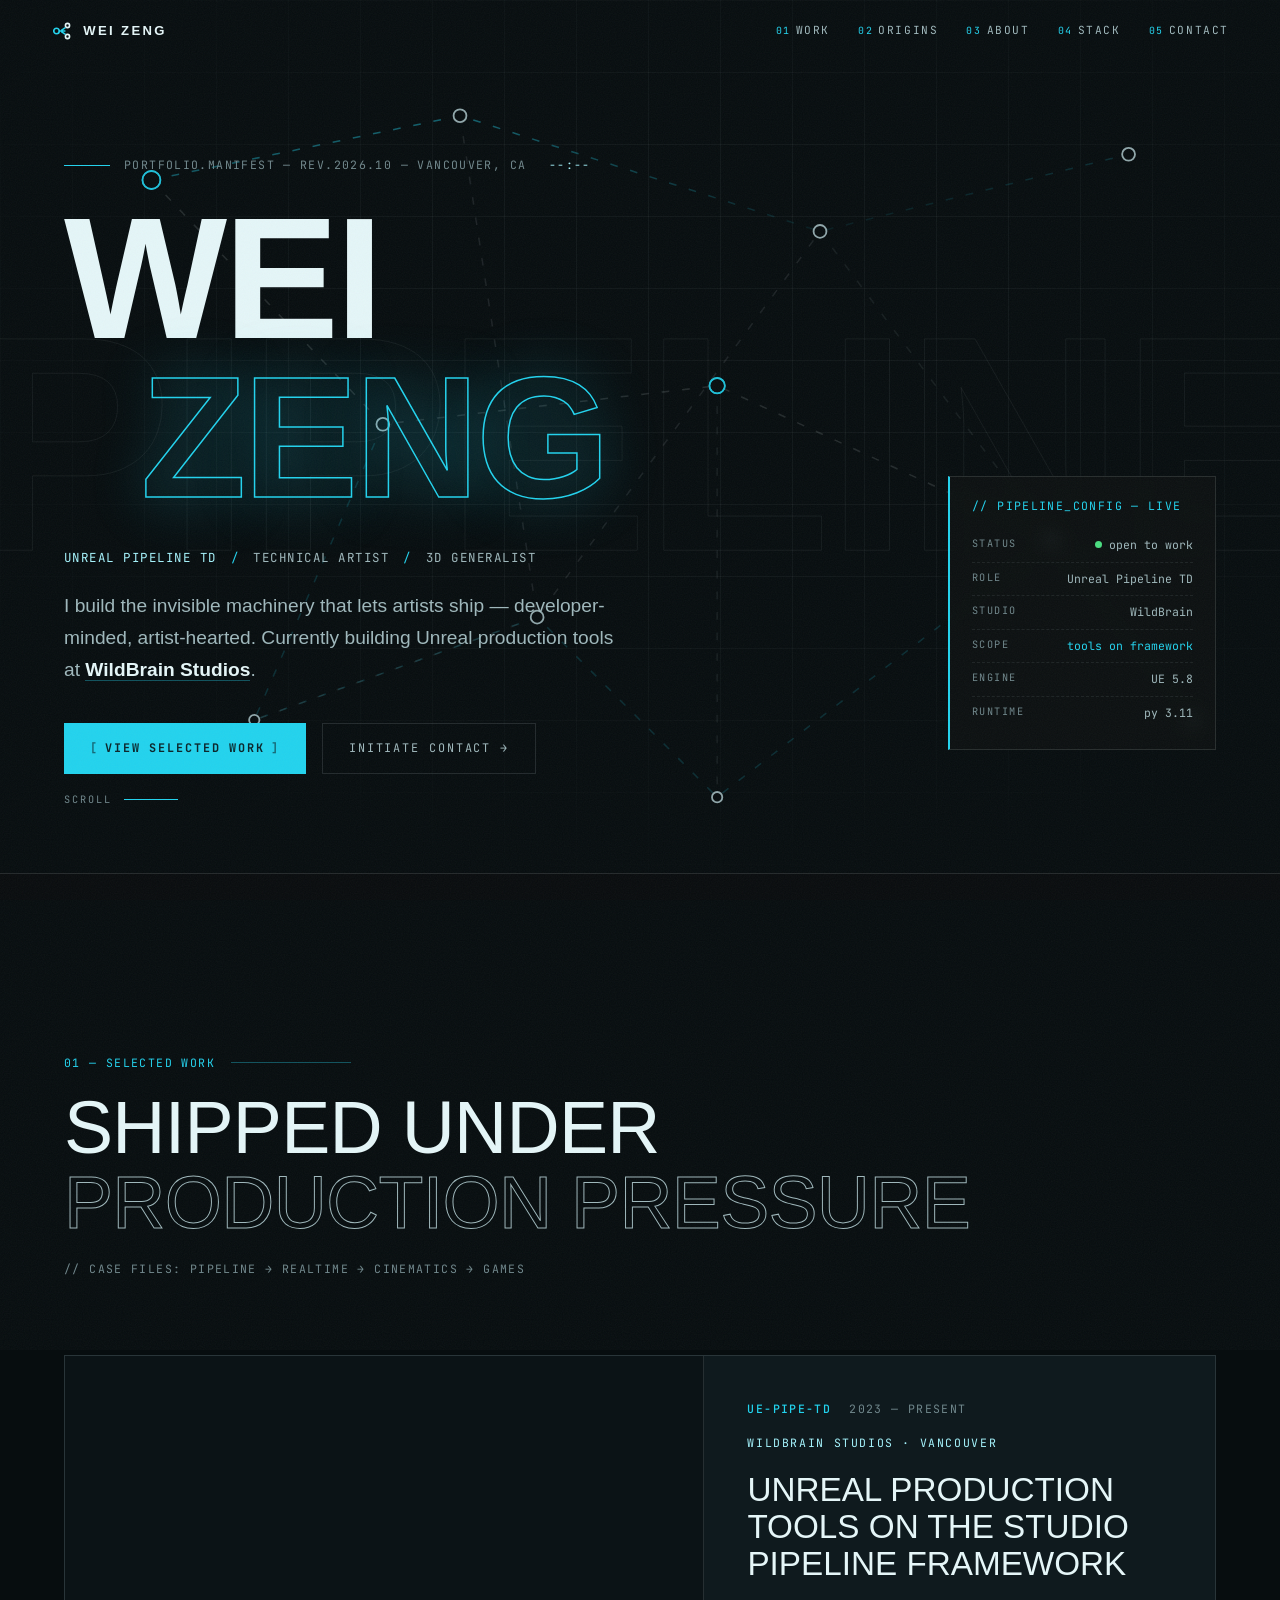
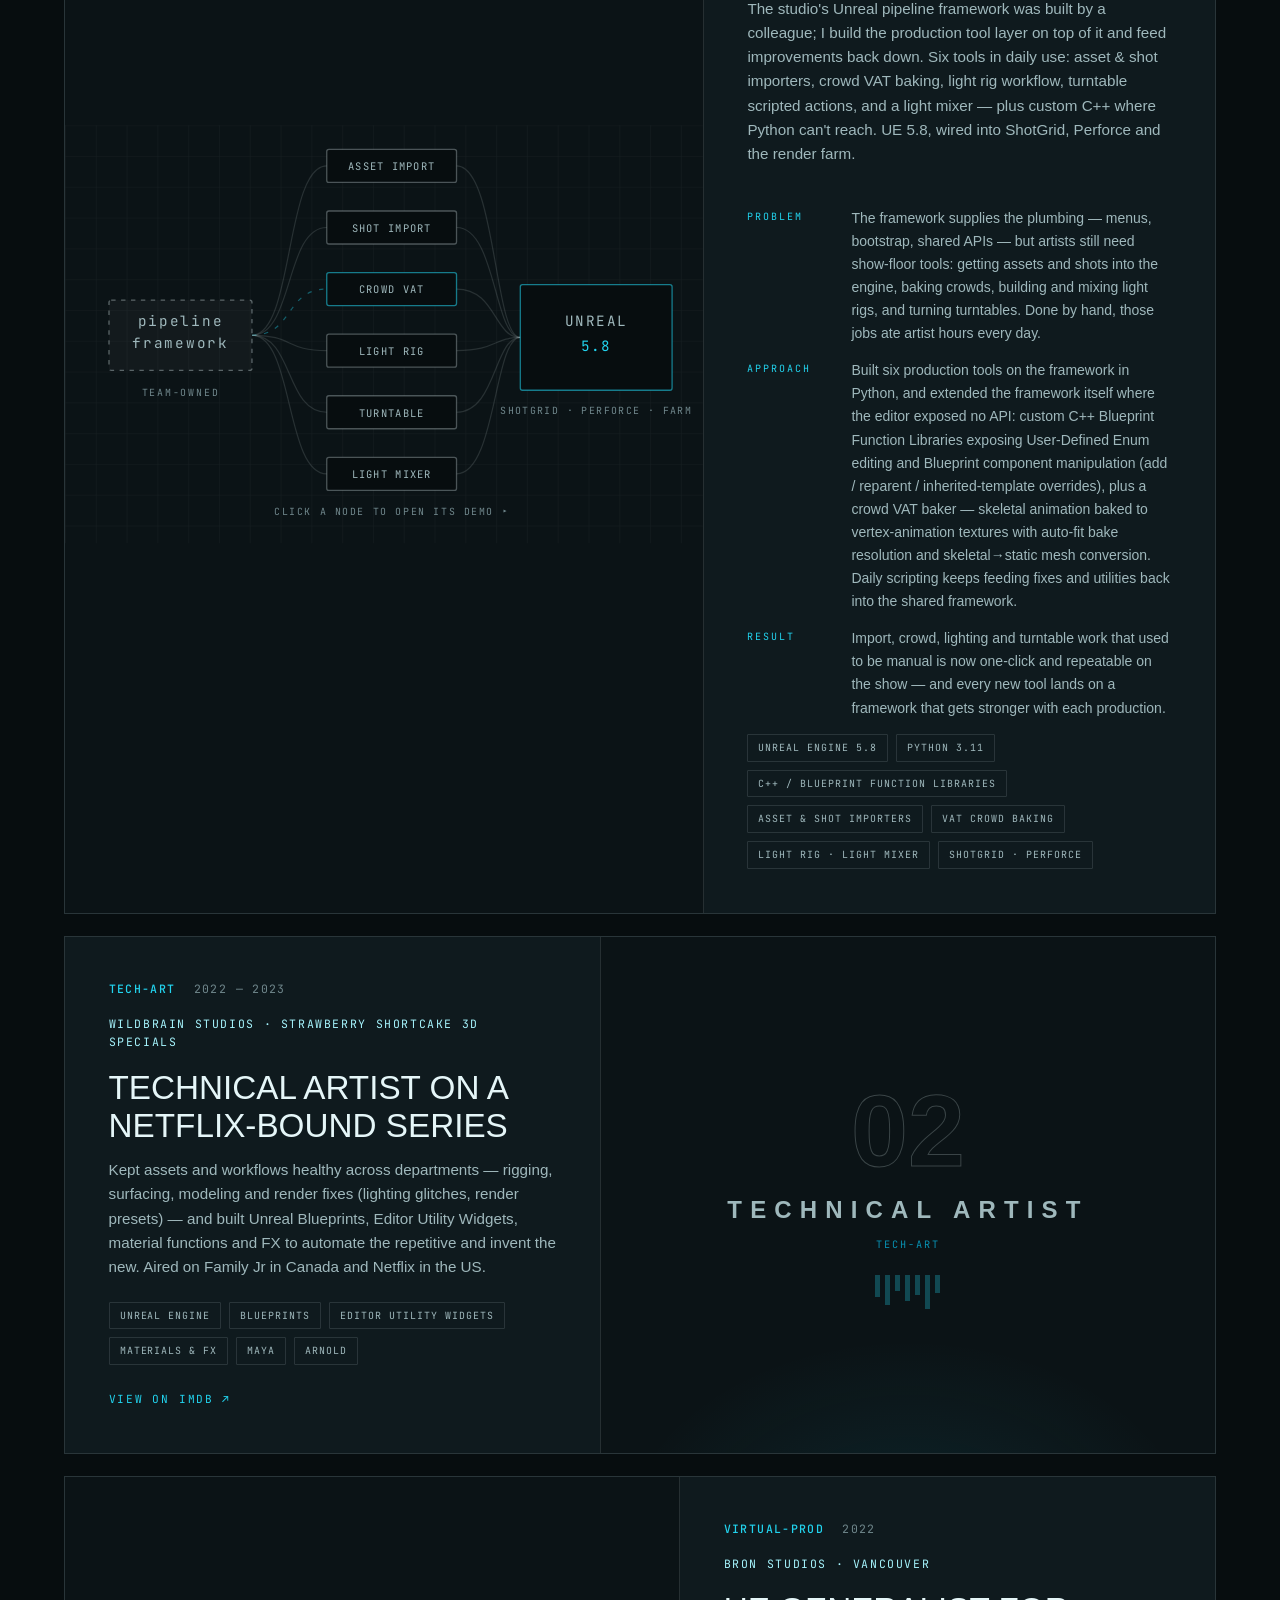
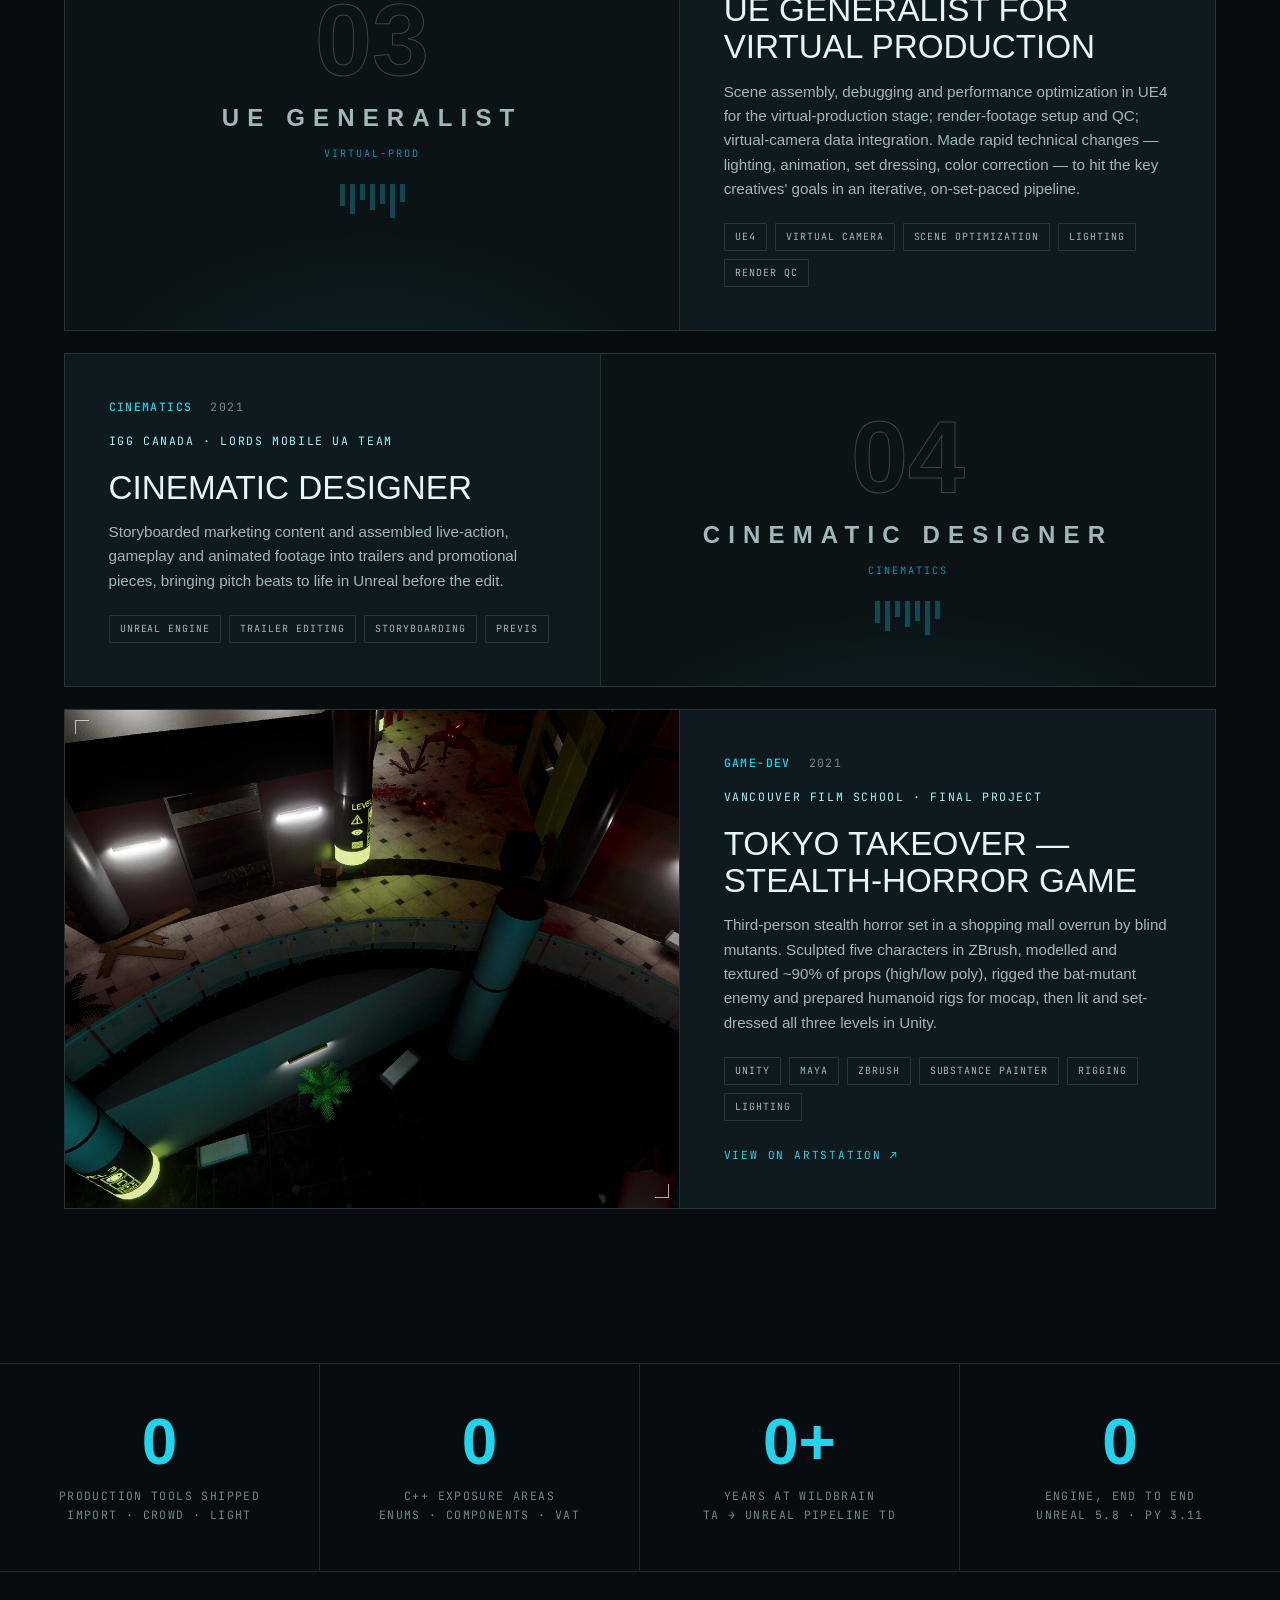
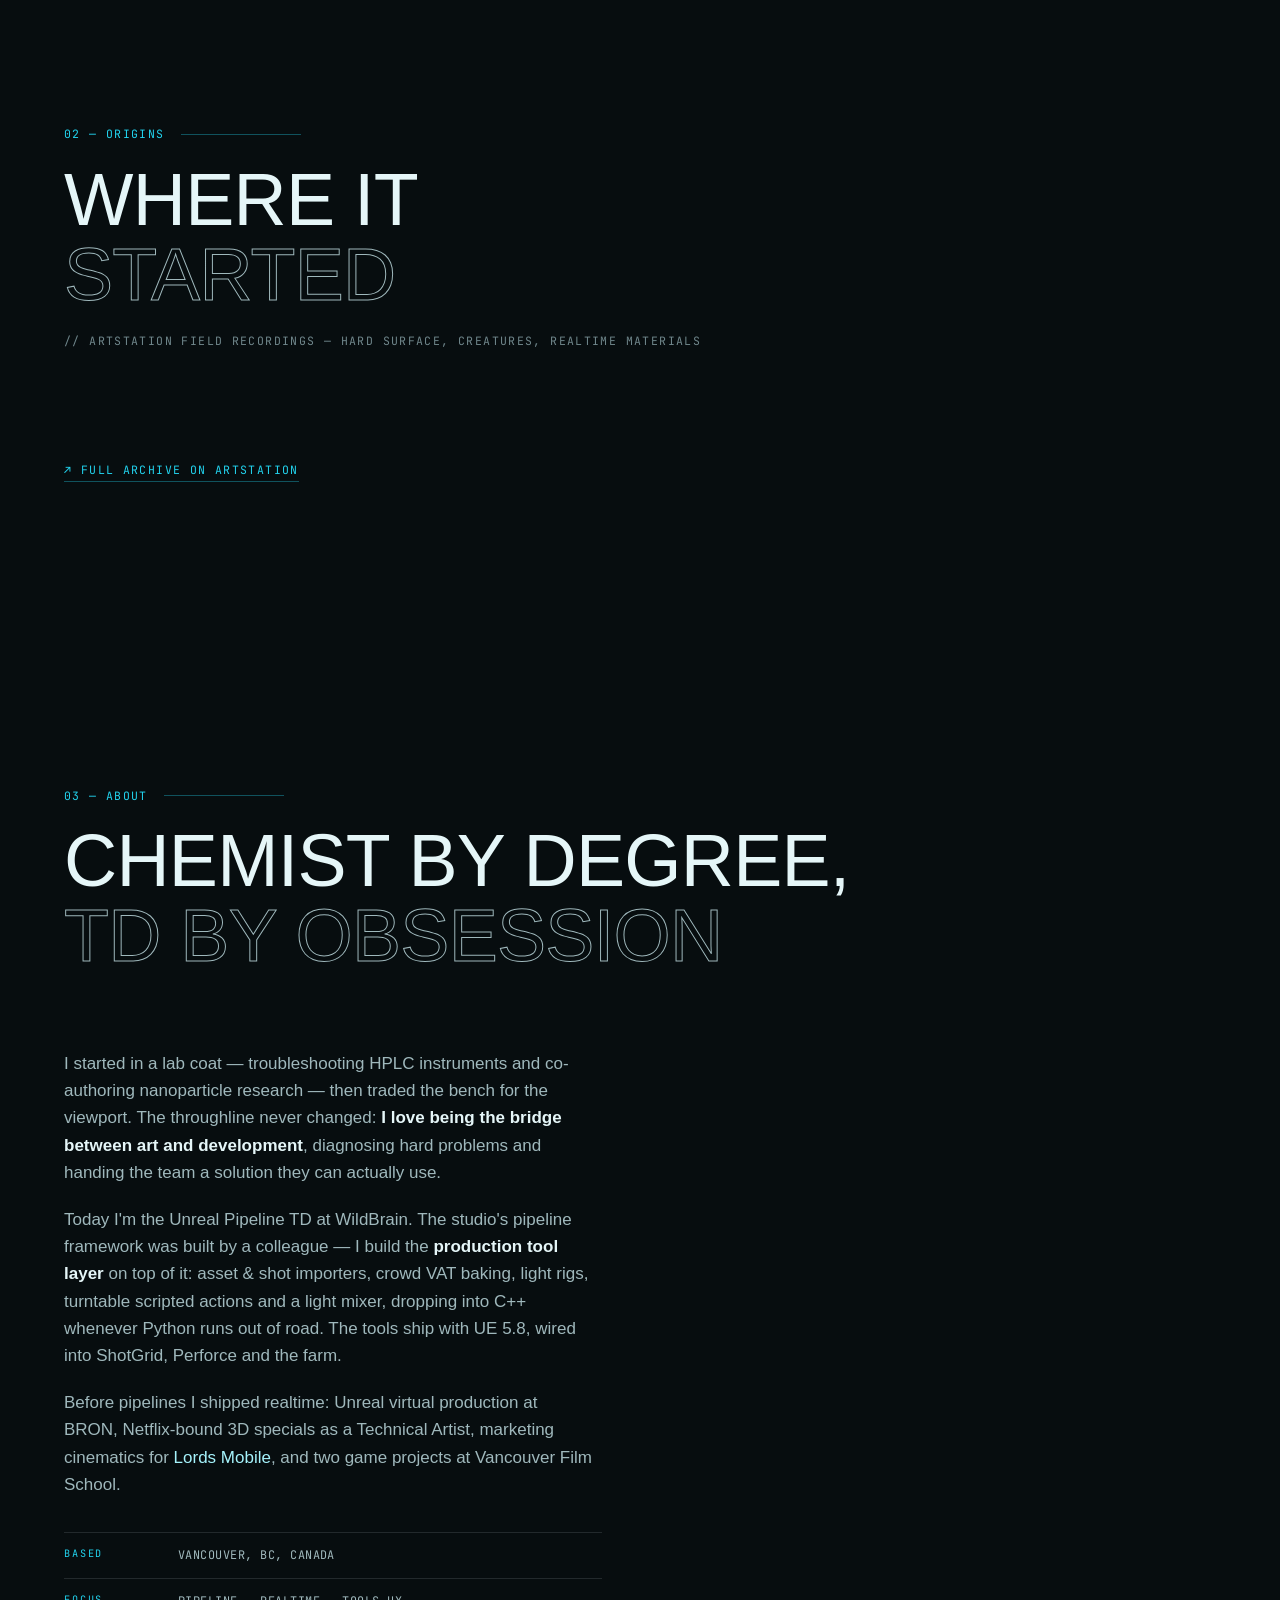
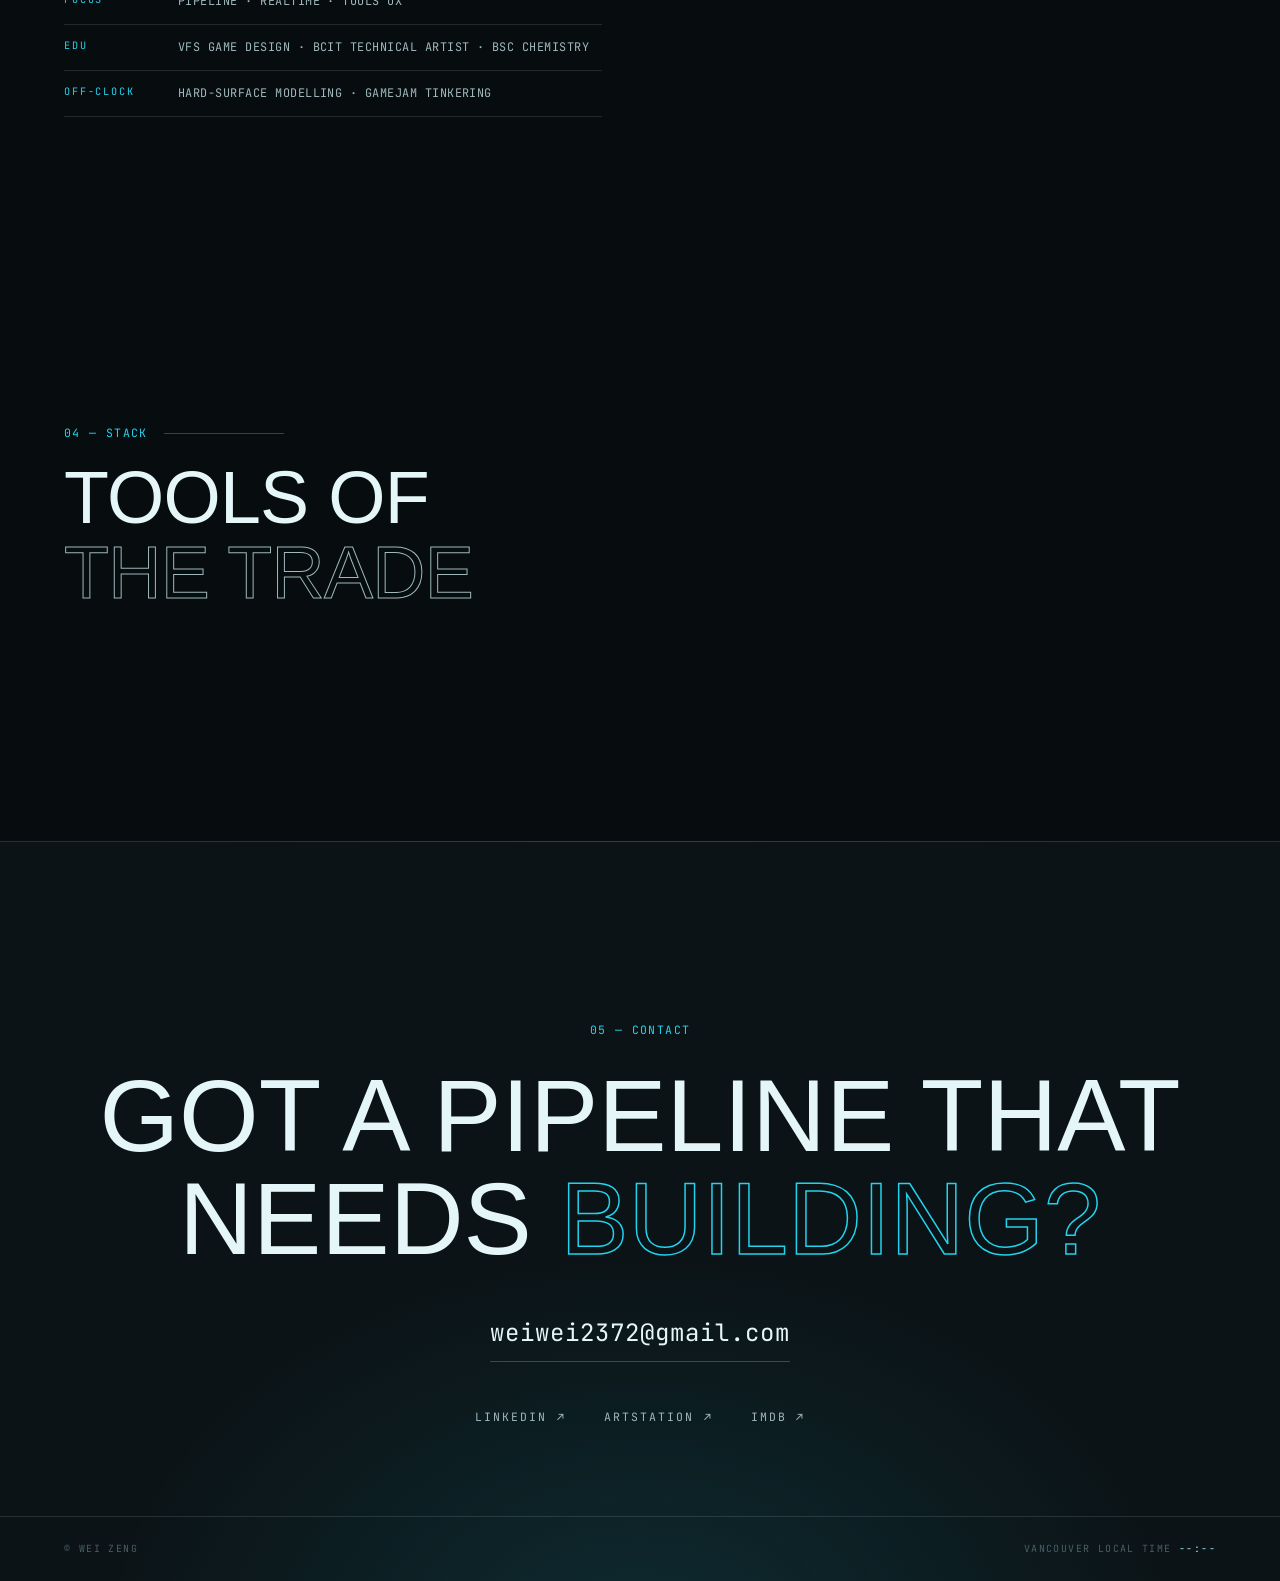
==== index.html @ 1131a01f "Remove template-disclaimer line from footer" ====
<!DOCTYPE html>
<html lang="en">
<head>
<meta charset="UTF-8" />
<meta name="viewport" content="width=device-width, initial-scale=1.0" />
<title>Wei Zeng — Unreal Pipeline TD / Technical Artist</title>
<meta name="description" content="Wei Zeng is an Unreal Pipeline TD and Technical Artist in Vancouver — the bridge between art and engineering. Builds production tools (importers, crowd VAT, lighting) on the studio Unreal framework at WildBrain." />
<link rel="canonical" href="https://we1z.github.io/" />
<!-- social preview -->
<meta property="og:type" content="website" />
<meta property="og:url" content="https://we1z.github.io/" />
<meta property="og:site_name" content="Wei Zeng — Unreal Pipeline TD" />
<meta property="og:title" content="Wei Zeng — Unreal Pipeline TD / Technical Artist" />
<meta property="og:description" content="Unreal Pipeline TD &amp; Technical Artist in Vancouver — production tools, crowd VAT baking, light rigs and ShotGrid integration on Unreal Engine 5.8." />
<meta property="og:image" content="https://we1z.github.io/assets/og-card.png" />
<meta property="og:image:type" content="image/png" />
<meta property="og:image:width" content="1200" />
<meta property="og:image:height" content="630" />
<meta property="og:image:alt" content="Wei Zeng — Unreal Pipeline TD / Technical Artist, Vancouver" />
<meta name="twitter:card" content="summary_large_image" />
<meta name="twitter:title" content="Wei Zeng — Unreal Pipeline TD / Technical Artist" />
<meta name="twitter:description" content="Unreal Pipeline TD &amp; Technical Artist in Vancouver — production tools, crowd VAT baking, light rigs and ShotGrid integration on Unreal Engine 5.8." />
<meta name="twitter:image" content="https://we1z.github.io/assets/og-card.png" />
<link rel="icon" href="data:image/svg+xml,%3Csvg xmlns='http://www.w3.org/2000/svg' viewBox='0 0 32 32'%3E%3Crect width='32' height='32' fill='%23070d09'/%3E%3Ccircle cx='8' cy='16' r='4' fill='none' stroke='%232ee07a' stroke-width='2'/%3E%3Ccircle cx='24' cy='8' r='3' fill='none' stroke='%23e8f7ec' stroke-width='2'/%3E%3Ccircle cx='24' cy='24' r='3' fill='none' stroke='%23e8f7ec' stroke-width='2'/%3E%3Cpath d='M12 16h9M21 11l-6 4M21 21l-6-4' stroke='%232ee07a' stroke-width='2'/%3E%3C/svg%3E" />
<link rel="preconnect" href="https://api.fontshare.com" crossorigin />
<link rel="preconnect" href="https://fonts.googleapis.com" />
<link rel="preconnect" href="https://fonts.gstatic.com" crossorigin />
<link href="https://api.fontshare.com/v2/css?f[]=clash-display@400,500,600,700&f[]=general-sans@400,500,600&display=swap" rel="stylesheet" />
<link href="https://fonts.googleapis.com/css2?family=JetBrains+Mono:ital,wght@0,400;0,500;0,700;1,400&display=swap" rel="stylesheet" />
<link rel="stylesheet" href="styles.css" />
<script>
/* Theme loader — reads theme.json, applies palette as CSS vars + favicon.
   Edit theme.json to recolor the whole site; falls back to styles.css defaults. */
(async function () {
  try {
    const cfg = await (await fetch("theme.json")).json();
    const t = cfg.themes[cfg.active];
    if (!t) return;
    const root = document.documentElement.style;
    for (const k in t) if (!k.startsWith("_")) root.setProperty("--" + k, t[k]);
    const svg = `<svg xmlns='http://www.w3.org/2000/svg' viewBox='0 0 32 32'><rect width='32' height='32' fill='${t.ink}'/><circle cx='8' cy='16' r='4' fill='none' stroke='${t.blue}' stroke-width='2'/><circle cx='24' cy='8' r='3' fill='none' stroke='${t.bone}' stroke-width='2'/><circle cx='24' cy='24' r='3' fill='none' stroke='${t.bone}' stroke-width='2'/><path d='M12 16h9M21 11l-6 4M21 21l-6-4' stroke='${t.blue}' stroke-width='2'/></svg>`;
    let link = document.querySelector("link[rel='icon']");
    if (link) link.href = "data:image/svg+xml," + encodeURIComponent(svg);
  } catch (e) { /* no theme.json or file:// — keep stylesheet defaults */ }
})();
</script>
</head>
<body>

<!-- scroll progress -->
<div class="scroll-progress" id="scrollProgress"></div>

<!-- grain overlay -->
<div class="grain" aria-hidden="true"></div>

<!-- ============ NAV ============ -->
<header class="nav" id="nav">
  <a class="nav__brand" href="#top" aria-label="Wei Zeng — home">
    <svg class="nav__mark" width="22" height="22" viewBox="0 0 32 32" aria-hidden="true">
      <circle cx="8" cy="16" r="4" fill="none" stroke="var(--blue)" stroke-width="2.4"/>
      <circle cx="24" cy="8" r="3" fill="none" stroke="var(--bone)" stroke-width="2.4"/>
      <circle cx="24" cy="24" r="3" fill="none" stroke="var(--bone)" stroke-width="2.4"/>
      <path d="M12 16h9M21 11l-6 4M21 21l-6-4" stroke="var(--blue)" stroke-width="2.4"/>
    </svg>
    <span class="nav__name">WEI&nbsp;ZENG</span>
  </a>
  <nav class="nav__links" aria-label="Primary">
    <a href="#work"><span class="nav__idx">01</span>Work</a>
    <a href="#origins"><span class="nav__idx">02</span>Origins</a>
    <a href="#about"><span class="nav__idx">03</span>About</a>
    <a href="#stack"><span class="nav__idx">04</span>Stack</a>
    <a href="#contact"><span class="nav__idx">05</span>Contact</a>
  </nav>
</header>

<main id="top">

  <!-- ============ HERO ============ -->
  <section class="hero">
    <svg class="hero__graph" aria-hidden="true" viewBox="0 0 1000 700" preserveAspectRatio="xMidYMid slice">
      <defs>
        <linearGradient id="edge" x1="0" y1="0" x2="1" y2="1">
          <stop offset="0%" style="stop-color:var(--blue)" stop-opacity=".55"/>
          <stop offset="100%" style="stop-color:var(--blue)" stop-opacity="0"/>
        </linearGradient>
      </defs>
      <g class="graph__edges" fill="none" stroke-width="1.2">
        <path d="M120 140 L360 90 L640 180 L880 120" class="flow flow--a"/>
        <path d="M120 140 L300 330 L560 300 L820 420 L930 560" class="flow flow--b"/>
        <path d="M360 90 L420 480 L640 180" class="flow flow--c"/>
        <path d="M300 330 L200 560 L420 480 L560 620 L820 420" class="flow flow--d"/>
        <path d="M560 300 L560 620 M640 180 L820 420 M420 480 L200 560" class="flow flow--e"/>
      </g>
      <g class="graph__nodes">
        <g class="gnode gnode--core"><circle cx="120" cy="140" r="7"/><circle cx="120" cy="140" r="7" class="gnode__halo"/></g>
        <g class="gnode"><circle cx="360" cy="90" r="5"/></g>
        <g class="gnode"><circle cx="640" cy="180" r="5"/></g>
        <g class="gnode"><circle cx="880" cy="120" r="5"/></g>
        <g class="gnode"><circle cx="300" cy="330" r="5"/></g>
        <g class="gnode gnode--accent"><circle cx="560" cy="300" r="6"/><circle cx="560" cy="300" r="6" class="gnode__halo"/></g>
        <g class="gnode"><circle cx="820" cy="420" r="5"/></g>
        <g class="gnode"><circle cx="420" cy="480" r="5"/></g>
        <g class="gnode"><circle cx="200" cy="560" r="4"/></g>
        <g class="gnode"><circle cx="560" cy="620" r="4"/></g>
        <g class="gnode"><circle cx="930" cy="560" r="4"/></g>
      </g>
    </svg>

    <div class="hero__ghost" aria-hidden="true">PIPELINE</div>

    <div class="hero__inner">
      <p class="hero__kicker mono reveal">
        <span class="hero__kicker-rule"></span>
        PORTFOLIO.MANIFEST — REV.2026.10 — VANCOUVER, CA&nbsp;<span class="hero__clock" id="heroClock">--:--</span>
      </p>
      <h1 class="hero__title">
        <span class="hero__line reveal" style="--d:.05s">WEI</span>
        <span class="hero__line hero__line--outline reveal" style="--d:.18s">ZENG</span>
      </h1>
      <p class="hero__roles mono reveal" style="--d:.34s">
        <span>UNREAL&nbsp;PIPELINE&nbsp;TD</span><i>/</i><span>TECHNICAL&nbsp;ARTIST</span><i>/</i><span>3D&nbsp;GENERALIST</span>
      </p>
      <p class="hero__tagline reveal" style="--d:.46s">
        I build the invisible machinery that lets artists ship — developer-minded,
        artist-hearted. Currently building Unreal production tools at <strong>WildBrain Studios</strong>.
      </p>

      <div class="hero__cta reveal" style="--d:.58s">
        <a class="btn btn--primary" href="#work">
          <span class="btn__bracket">[</span> VIEW SELECTED WORK <span class="btn__bracket">]</span>
        </a>
        <a class="btn btn--ghost" href="#contact">INITIATE CONTACT →</a>
      </div>
    </div>

    <aside class="hero__spec reveal" style="--d:.7s" aria-label="Current status">
      <p class="hero__spec-head mono">// pipeline_config — live</p>
      <dl class="spec">
        <div><dt class="mono">status</dt><dd><span class="pulse pulse--inline"></span>open to work</dd></div>
        <div><dt class="mono">role</dt><dd>Unreal Pipeline TD</dd></div>
        <div><dt class="mono">studio</dt><dd>WildBrain</dd></div>
        <div><dt class="mono">scope</dt><dd class="accent">tools on framework</dd></div>
        <div><dt class="mono">engine</dt><dd>UE 5.8</dd></div>
        <div><dt class="mono">runtime</dt><dd>py 3.11</dd></div>
      </dl>
    </aside>

    <div class="hero__marquee" aria-hidden="true">
      <div class="marquee__track mono" id="marqueeTrack"></div>
    </div>

    <a class="hero__scroll mono" href="#work">
      <span>SCROLL</span>
      <span class="hero__scroll-line"></span>
    </a>
  </section>

  <!-- ============ 01 SELECTED WORK ============ -->
  <section class="section" id="work">
    <header class="section__head reveal">
      <p class="section__index mono">01 — SELECTED WORK</p>
      <h2 class="section__title">Shipped under<br /><em>production pressure</em></h2>
      <p class="section__note mono">// case files: pipeline → realtime → cinematics → games</p>
    </header>

    <div class="workgrid" id="workGrid"><!-- rendered by main.js --></div>
  </section>

  <!-- ============ STATS STRIP ============ -->
  <section class="stats reveal" aria-label="Scope at a glance">
    <div class="stats__item"><span class="stats__num" data-count="6">0</span><span class="stats__suffix"></span><p class="mono">production tools shipped<br/>import · crowd · light</p></div>
    <div class="stats__item"><span class="stats__num" data-count="3">0</span><span class="stats__suffix"></span><p class="mono">C++ exposure areas<br/>enums · components · VAT</p></div>
    <div class="stats__item"><span class="stats__num" data-count="4">0</span><span class="stats__suffix">+</span><p class="mono">years at WildBrain<br/>TA → Unreal Pipeline TD</p></div>
    <div class="stats__item"><span class="stats__num" data-count="1">0</span><span class="stats__suffix"></span><p class="mono">engine, end to end<br/>unreal 5.8 · py 3.11</p></div>
  </section>

  <!-- ============ 02 ORIGINS ============ -->
  <section class="section" id="origins">
    <header class="section__head reveal">
      <p class="section__index mono">02 — ORIGINS</p>
      <h2 class="section__title">Where it<br /><em>started</em></h2>
      <p class="section__note mono">// artstation field recordings — hard surface, creatures, realtime materials</p>
    </header>
    <div class="gallery" id="gallery"><!-- rendered by main.js --></div>
    <p class="gallery__more reveal mono">
      <a href="https://www.artstation.com/thisistheway" target="_blank" rel="noopener">↗ FULL ARCHIVE ON ARTSTATION</a>
    </p>
  </section>

  <!-- ============ 03 ABOUT / TIMELINE ============ -->
  <section class="section" id="about">
    <header class="section__head reveal">
      <p class="section__index mono">03 — ABOUT</p>
      <h2 class="section__title">Chemist by degree,<br /><em>TD by obsession</em></h2>
    </header>

    <div class="about__cols">
      <div class="about__bio reveal">
        <p>
          I started in a lab coat — troubleshooting HPLC instruments and co-authoring
          nanoparticle research — then traded the bench for the viewport. The throughline
          never changed: <strong>I love being the bridge between art and development</strong>,
          diagnosing hard problems and handing the team a solution they can actually use.
        </p>
        <p>
          Today I'm the Unreal Pipeline TD at WildBrain. The studio's pipeline framework
          was built by a colleague — I build the <strong>production tool layer</strong> on top of it:
          asset &amp; shot importers, crowd VAT baking, light rigs, turntable scripted actions and
          a light mixer, dropping into C++ whenever Python runs out of road. The tools ship with
          UE&nbsp;5.8, wired into ShotGrid, Perforce and the farm.
        </p>
        <p>
          Before pipelines I shipped realtime: Unreal virtual production at BRON,
          Netflix-bound 3D specials as a Technical Artist, marketing cinematics for
          <em>Lords Mobile</em>, and two game projects at Vancouver Film School.
        </p>
        <ul class="about__facts mono">
          <li><span>BASED</span>Vancouver, BC, Canada</li>
          <li><span>FOCUS</span>Pipeline · Realtime · Tools UX</li>
          <li><span>EDU</span>VFS Game Design · BCIT Technical Artist · BSc Chemistry</li>
          <li><span>OFF-CLOCK</span>Hard-surface modelling · gamejam tinkering</li>
        </ul>
      </div>

      <ol class="timeline" id="timeline"><!-- rendered by main.js --></ol>
    </div>
  </section>

  <!-- ============ 04 STACK ============ -->
  <section class="section" id="stack">
    <header class="section__head reveal">
      <p class="section__index mono">04 — STACK</p>
      <h2 class="section__title">Tools of<br /><em>the trade</em></h2>
    </header>
    <div class="stackgrid" id="stackGrid"><!-- rendered by main.js --></div>
  </section>

  <!-- ============ 05 CONTACT ============ -->
  <footer class="contact" id="contact">
    <div class="contact__inner reveal">
      <p class="contact__kicker mono">05 — CONTACT</p>
      <h2 class="contact__title">
        Got a pipeline that<br />needs <em>building?</em>
      </h2>
      <a class="contact__mail" href="mailto:weiwei2372@gmail.com">weiwei2372@gmail.com</a>
      <div class="contact__links mono">
        <a href="https://www.linkedin.com/in/williamweizeng/" target="_blank" rel="noopener">LINKEDIN ↗</a>
        <a href="https://www.artstation.com/thisistheway" target="_blank" rel="noopener">ARTSTATION ↗</a>
        <a href="https://www.imdb.com/title/tt29389870/" target="_blank" rel="noopener">IMDB ↗</a>
      </div>
    </div>
    <div class="contact__foot mono">
      <span>© <span id="year"></span> WEI ZENG</span>
      <span>VANCOUVER LOCAL TIME <i id="footClock">--:--</i></span>
    </div>
  </footer>

</main>

<script src="main.js?v=6"></script>
</body>
</html>
---- styles.css ----
/* ============================================================
   WEI ZENG — PORTFOLIO
   Art direction: pipeline control room
   "Pipeline control room" — Jedi saber green on ink
   ============================================================ */

:root {
  --ink:        #070d09;
  --ink-2:      #0a130d;
  --panel:      #0e1a12;
  --panel-2:    #13221a;
  --bone:       #e8f7ec;
  --bone-dim:   #9fb9a8;
  --dim:        #718a79;
  --faint:      #4d6355;
  --blue:       #2ee07a;
  --blue-soft:  #b3f7cf;
  --blue-deep:  #0f9d58;
  --line:       color-mix(in srgb, var(--bone) 12%, transparent);
  --line-blue:  color-mix(in srgb, var(--blue) 35%, transparent);
  --font-display: "Clash Display", "Arial Narrow", sans-serif;
  --font-body:    "General Sans", "Helvetica Neue", sans-serif;
  --font-mono:    "JetBrains Mono", "SFMono-Regular", Menlo, monospace;
  --ease: cubic-bezier(.22, 1, .36, 1);
}

* { margin: 0; padding: 0; box-sizing: border-box; }

html { scroll-behavior: smooth; }

body {
  background: var(--ink);
  color: var(--bone);
  font-family: var(--font-body);
  font-size: 17px;
  line-height: 1.6;
  -webkit-font-smoothing: antialiased;
  overflow-x: hidden;
}

::selection { background: var(--blue); color: color-mix(in srgb, var(--ink) 88%, var(--blue)); }

a { color: inherit; text-decoration: none; }

.mono { font-family: var(--font-mono); font-size: .72rem; letter-spacing: .12em; text-transform: uppercase; }

/* ---------- atmosphere ---------- */

.grain {
  position: fixed; inset: -50%;
  pointer-events: none; z-index: 90;
  opacity: .05;
  background-image: url("data:image/svg+xml,%3Csvg xmlns='http://www.w3.org/2000/svg' width='240' height='240'%3E%3Cfilter id='n'%3E%3CfeTurbulence type='fractalNoise' baseFrequency='0.85' numOctaves='2' stitchTiles='stitch'/%3E%3C/filter%3E%3Crect width='100%25' height='100%25' filter='url(%23n)'/%3E%3C/svg%3E");
  animation: grain 7s steps(8) infinite;
}
@keyframes grain {
  0%,100% { transform: translate(0,0); } 25% { transform: translate(-2%,3%); }
  50% { transform: translate(3%,-2%); } 75% { transform: translate(-3%,-3%); }
}

.scroll-progress {
  position: fixed; top: 0; left: 0; height: 2px; width: 0%;
  background: var(--blue); z-index: 100;
  box-shadow: 0 0 12px var(--blue);
}

/* ---------- nav ---------- */

.nav {
  position: fixed; top: 0; left: 0; right: 0; z-index: 80;
  display: flex; align-items: center; justify-content: space-between;
  gap: 24px; padding: 18px clamp(20px, 4vw, 56px);
  border-bottom: 1px solid transparent;
  transition: background .4s var(--ease), border-color .4s var(--ease), padding .4s var(--ease);
}
.nav.is-scrolled {
  background: rgba(11, 13, 14, .82);
  backdrop-filter: blur(14px);
  -webkit-backdrop-filter: blur(14px);
  border-bottom-color: var(--line);
  padding-top: 12px; padding-bottom: 12px;
}
.nav__brand { display: flex; align-items: center; gap: 10px; }
.nav__name {
  font-family: var(--font-display); font-weight: 600; letter-spacing: .18em;
  font-size: .82rem;
}
.nav__mark { transition: transform .5s var(--ease); }
.nav__brand:hover .nav__mark { transform: rotate(90deg); }
.nav__links { display: flex; gap: clamp(14px, 2.2vw, 34px); }
.nav__links a {
  font-family: var(--font-mono); font-size: .7rem; letter-spacing: .14em;
  text-transform: uppercase; color: var(--bone-dim);
  position: relative; padding: 4px 0; transition: color .3s;
}
.nav__links a:hover { color: var(--bone); }
.nav__links a::after {
  content: ""; position: absolute; left: 0; bottom: 0; height: 1px; width: 0%;
  background: var(--blue); transition: width .35s var(--ease);
}
.nav__links a:hover::after { width: 100%; }
.nav__idx { color: var(--blue); margin-right: 5px; font-size: .62rem; }
.nav__status {
  display: flex; align-items: center; gap: 9px;
  font-size: .66rem; color: var(--bone-dim);
  border: 1px solid var(--line); border-radius: 2px;
  padding: 7px 12px; background: rgba(18,22,24,.5);
  white-space: nowrap;
}
.pulse {
  width: 7px; height: 7px; border-radius: 50%; background: #4ade80;
  box-shadow: 0 0 0 0 rgba(74,222,128,.6);
  animation: pulse 2.2s infinite;
}
.pulse--inline { display: inline-block; margin-right: 7px; vertical-align: 1px; }
@keyframes pulse {
  0% { box-shadow: 0 0 0 0 rgba(74,222,128,.55); }
  70% { box-shadow: 0 0 0 8px rgba(74,222,128,0); }
  100% { box-shadow: 0 0 0 0 rgba(74,222,128,0); }
}

/* ---------- hero ---------- */

.hero {
  position: relative; min-height: 100svh;
  display: grid; align-items: center;
  padding: 120px clamp(20px, 5vw, 72px) 90px;
  overflow: hidden;
}
.hero::before {
  content: ""; position: absolute; inset: 0;
  background-image:
    linear-gradient(color-mix(in srgb, var(--bone) 4.5%, transparent) 1px, transparent 1px),
    linear-gradient(90deg, color-mix(in srgb, var(--bone) 4.5%, transparent) 1px, transparent 1px);
  background-size: 72px 72px;
  mask-image: radial-gradient(ellipse 90% 80% at 55% 40%, #000 30%, transparent 78%);
  -webkit-mask-image: radial-gradient(ellipse 90% 80% at 55% 40%, #000 30%, transparent 78%);
}
.hero__graph { position: absolute; inset: 0; width: 100%; height: 100%; opacity: .9; }
.gnode circle:first-child { fill: var(--ink); stroke: var(--bone-dim); stroke-width: 1.4; }
.gnode--core circle:first-child,
.gnode--accent circle:first-child { stroke: var(--blue); }
.gnode__halo {
  fill: none !important; stroke: var(--blue) !important; stroke-width: 1 !important;
  transform-origin: center; animation: halo 3s var(--ease) infinite;
}
@keyframes halo {
  0% { transform: scale(1); opacity: .8; }
  100% { transform: scale(3.4); opacity: 0; }
}
.flow { stroke: url(#edge); stroke-dasharray: 6 10; animation: dash 26s linear infinite; }
.flow--b { stroke: color-mix(in srgb, var(--bone) 14%, transparent); animation-duration: 38s; animation-direction: reverse; }
.flow--c { stroke: color-mix(in srgb, var(--bone) 10%, transparent); animation-duration: 46s; }
.flow--d { stroke: color-mix(in srgb, var(--blue) 18%, transparent); animation-duration: 32s; }
.flow--e { stroke: color-mix(in srgb, var(--bone) 8%, transparent); }
@keyframes dash { to { stroke-dashoffset: -1000; } }

.hero__ghost {
  position: absolute; top: 50%; right: -3%; transform: translateY(-52%);
  font-family: var(--font-display); font-weight: 700;
  font-size: clamp(120px, 24vw, 380px);
  letter-spacing: -.02em; line-height: 1;
  color: transparent; -webkit-text-stroke: 1px color-mix(in srgb, var(--bone) 6%, transparent);
  pointer-events: none; user-select: none; white-space: nowrap;
}

.hero__inner { position: relative; max-width: 880px; }
.hero__kicker {
  display: flex; align-items: center; gap: 14px;
  color: var(--dim); margin-bottom: 26px;
}
.hero__kicker-rule { width: 46px; height: 1px; background: var(--blue); display: inline-block; }
.hero__clock { color: var(--blue-soft); }
.hero__title {
  font-family: var(--font-display); font-weight: 600;
  font-size: clamp(4.2rem, 13.5vw, 11.5rem);
  line-height: .92; letter-spacing: -.02em;
  text-transform: uppercase;
}
.hero__line { display: block; }
.hero__line--outline {
  color: transparent;
  -webkit-text-stroke: 1.5px var(--blue);
  text-shadow: 0 0 60px color-mix(in srgb, var(--blue) 25%, transparent);
  margin-left: clamp(0px, 6vw, 90px);
}
.hero__roles {
  margin-top: 30px; color: var(--bone-dim);
  display: flex; flex-wrap: wrap; gap: 14px; align-items: center;
  font-size: .78rem;
}
.hero__roles i { color: var(--blue); font-style: normal; }
.hero__roles span { position: relative; }
.hero__roles span:first-child { color: var(--blue-soft); }
.hero__tagline {
  margin-top: 22px; max-width: 560px;
  font-size: clamp(1.02rem, 1.6vw, 1.2rem);
  color: var(--bone-dim); line-height: 1.65;
}
.hero__tagline strong { color: var(--bone); font-weight: 600; border-bottom: 1px solid var(--line-blue); }
.hero__cta { margin-top: 38px; display: flex; flex-wrap: wrap; gap: 16px; }

.btn {
  font-family: var(--font-mono); font-size: .74rem; letter-spacing: .16em;
  text-transform: uppercase; padding: 15px 26px;
  display: inline-flex; align-items: center; gap: 6px;
  transition: all .35s var(--ease); position: relative;
}
.btn--primary { background: var(--blue); color: color-mix(in srgb, var(--ink) 88%, var(--blue)); font-weight: 700; }
.btn--primary:hover { background: var(--blue-soft); box-shadow: 0 0 34px color-mix(in srgb, var(--blue) 35%, transparent); transform: translateY(-2px); }
.btn__bracket { opacity: .6; }
.btn--ghost { border: 1px solid var(--line); color: var(--bone-dim); }
.btn--ghost:hover { border-color: var(--blue); color: var(--blue-soft); transform: translateY(-2px); }

.hero__spec {
  position: absolute; right: clamp(20px, 5vw, 72px); bottom: 150px;
  width: 268px; background: rgba(15,18,19,.78);
  border: 1px solid var(--line); border-left: 2px solid var(--blue);
  padding: 20px 22px;
  backdrop-filter: blur(8px); -webkit-backdrop-filter: blur(8px);
}
.hero__spec-head { color: var(--blue); margin-bottom: 14px; }
.spec > div {
  display: flex; justify-content: space-between; gap: 10px;
  padding: 7px 0; border-bottom: 1px dashed color-mix(in srgb, var(--bone) 8%, transparent);
  font-size: .8rem;
}
.spec > div:last-child { border-bottom: none; }
.spec dt { color: var(--dim); font-family: var(--font-mono); font-size: .64rem; letter-spacing: .14em; text-transform: uppercase; }
.spec dd { margin: 0; color: var(--bone-dim); font-family: var(--font-mono); font-size: .72rem; }
.accent { color: var(--blue) !important; }

/* marquee */
.hero__marquee {
  position: absolute; left: 0; right: 0; bottom: 0;
  border-top: 1px solid var(--line);
  overflow: hidden; padding: 13px 0;
  background: rgba(11,13,14,.6);
}
.marquee__track {
  display: flex; gap: 44px; white-space: nowrap; width: max-content;
  color: var(--faint); font-size: .72rem; letter-spacing: .22em;
  animation: marquee 55s linear infinite;
}
.marquee__track b { color: var(--bone-dim); font-weight: 500; }
.marquee__track i { color: var(--blue-deep); font-style: normal; }
@keyframes marquee { to { transform: translateX(-50%); } }

.hero__scroll {
  position: absolute; left: clamp(20px, 5vw, 72px); bottom: 92px;
  display: flex; align-items: center; gap: 12px;
  color: var(--dim); font-size: .64rem; letter-spacing: .2em;
  writing-mode: initial;
}
.hero__scroll-line { width: 54px; height: 1px; background: var(--faint); position: relative; overflow: hidden; }
.hero__scroll-line::after {
  content: ""; position: absolute; inset: 0; background: var(--blue);
  animation: scrollline 2.2s var(--ease) infinite;
}
@keyframes scrollline { 0% { transform: translateX(-100%);} 60%,100% { transform: translateX(100%);} }

/* ---------- sections ---------- */

.section {
  position: relative;
  padding: clamp(90px, 12vw, 160px) clamp(20px, 5vw, 72px);
  max-width: 1440px; margin: 0 auto;
}
.section__head { margin-bottom: clamp(44px, 6vw, 80px); position: relative; }
.section__index { color: var(--blue); margin-bottom: 18px; display: flex; align-items: center; gap: 16px; }
.section__index::after { content: ""; flex: 0 0 120px; height: 1px; background: var(--line-blue); max-width: 18vw; }
.section__title {
  font-family: var(--font-display); font-weight: 500;
  font-size: clamp(2.4rem, 6vw, 4.6rem);
  line-height: 1.02; letter-spacing: -.01em; text-transform: uppercase;
}
.section__title em {
  font-style: normal; color: transparent;
  -webkit-text-stroke: 1px var(--bone-dim);
}
.section__note { color: var(--dim); margin-top: 20px; }

/* ---------- work grid ---------- */

.workgrid { display: flex; flex-direction: column; gap: 22px; }

.case {
  position: relative;
  display: grid; grid-template-columns: 1.15fr 1fr;
  background: var(--panel);
  border: 1px solid var(--line);
  overflow: hidden;
  transition: border-color .4s, transform .4s var(--ease), background .4s;
}
.case:hover { border-color: var(--line-blue); transform: translateY(-3px); background: var(--panel-2); }
.case:nth-child(even) { direction: rtl; }
.case:nth-child(even) > * { direction: ltr; }

.case__visual {
  position: relative; min-height: 320px;
  background: var(--ink-2);
  border: 0 solid var(--line);
  display: flex; align-items: center; justify-content: center;
  overflow: hidden;
}
.case:nth-child(odd) .case__visual { border-right-width: 1px; }
.case:nth-child(even) .case__visual { border-left-width: 1px; }

.case__corner { position: absolute; width: 14px; height: 14px; border-color: var(--blue); opacity: .7; }
.case__corner--tl { top: 10px; left: 10px; border-top: 1.5px solid; border-left: 1.5px solid; }
.case__corner--br { bottom: 10px; right: 10px; border-bottom: 1.5px solid; border-right: 1.5px solid; }

.case__body { padding: clamp(28px, 3.4vw, 52px); display: flex; flex-direction: column; justify-content: center; }
.case__meta {
  display: flex; flex-wrap: wrap; gap: 8px 18px;
  color: var(--dim); margin-bottom: 16px;
}
.case__meta b { color: var(--blue); font-weight: 500; }
.case__title {
  font-family: var(--font-display); font-weight: 500;
  font-size: clamp(1.5rem, 2.6vw, 2.1rem); line-height: 1.12;
  text-transform: uppercase; margin-bottom: 14px;
}
.case__org { color: var(--blue-soft); font-family: var(--font-mono); font-size: .72rem; letter-spacing: .14em; margin-bottom: 18px; text-transform: uppercase; }
.case__desc { color: var(--bone-dim); font-size: .95rem; margin-bottom: 22px; }
.case__tags { display: flex; flex-wrap: wrap; gap: 8px; }
.tag {
  font-family: var(--font-mono); font-size: .62rem; letter-spacing: .1em; text-transform: uppercase;
  color: var(--bone-dim); border: 1px solid var(--line);
  padding: 5px 10px; border-radius: 1px;
  transition: border-color .3s, color .3s;
}
.case:hover .tag { border-color: color-mix(in srgb, var(--blue) 30%, transparent); color: var(--blue-soft); }
.case__link {
  margin-top: 26px; align-self: flex-start;
  font-family: var(--font-mono); font-size: .7rem; letter-spacing: .16em; text-transform: uppercase;
  color: var(--blue); display: inline-flex; gap: 8px;
}
.case__link::after {
  content: ""; display: block; position: absolute;
}
.case__link span { transition: transform .3s var(--ease); display: inline-block; }
.case__link:hover span { transform: translateX(6px); }

/* featured visual — live node map */
.case--featured { grid-template-columns: 1.25fr 1fr; }
.nodemap { width: 100%; height: 100%; min-height: 380px; }
.nodemap text { font-family: var(--font-mono); font-size: 13px; fill: var(--bone-dim); letter-spacing: .12em; }
.nodemap #nmgrid path { stroke: color-mix(in srgb, var(--bone) 5%, transparent); }
.nodemap .nm-node { fill: var(--ink); stroke: color-mix(in srgb, var(--bone) 30%, transparent); stroke-width: 1.2; transition: stroke .3s; }
.nodemap .nm-node--core { stroke: var(--blue); stroke-width: 1.6; }
.nodemap .nm-node--external { stroke-dasharray: 4 5; stroke: color-mix(in srgb, var(--bone) 35%, transparent); fill: color-mix(in srgb, var(--bone) 3%, transparent); }
.nodemap .nm-node--dcc { stroke: color-mix(in srgb, var(--blue) 55%, transparent); }
.nodemap .nm-edge { fill: none; stroke: color-mix(in srgb, var(--bone) 13%, transparent); stroke-width: 1.1; }
.nodemap .nm-edge--hot { stroke: color-mix(in srgb, var(--blue) 40%, transparent); stroke-dasharray: 4 7; animation: dash 20s linear infinite; }
.nodemap g:hover .nm-node { stroke: var(--blue-soft); }
.nodemap g:hover text { fill: var(--blue-soft); }

/* interactive nodes */
.nm-tool { cursor: default; }
.nm-tool--hasdemo { cursor: pointer; }
.nm-tool--hasdemo:focus { outline: none; }
.nm-tool--hasdemo:focus-visible .nm-node { stroke: var(--blue-soft); }
.nm-tool--hasdemo .nm-badge {
  font-family: var(--font-mono); font-size: 7px; letter-spacing: 1.5px;
  fill: var(--dim); opacity: 0; transition: opacity .25s;
  pointer-events: none;
}
.nm-tool--hasdemo:hover .nm-badge, .nm-tool--hasdemo.is-active .nm-badge { opacity: 1; fill: var(--blue); }
.nm-tool--hasdemo.is-active .nm-node { stroke: var(--blue) !important; stroke-width: 2.2 !important; filter: drop-shadow(0 0 6px var(--blue)); }
.nm-tool--hasdemo.is-active text { fill: var(--blue) !important; }

/* featured card: demo overlay — covers the unchanged card, zero layout shift */
.stage-inner { position: absolute; inset: 0; display: flex; align-items: center; justify-content: center; }
.stage-inner--demo { flex-direction: column; align-items: stretch; padding: 14px; gap: 10px; }

.demo-overlay {
  position: absolute; inset: 0; z-index: 6;
  display: grid; grid-template-columns: 1.25fr 1fr;
  opacity: 0; pointer-events: none; transition: opacity .2s ease;
}
.demo-overlay.is-open { opacity: 1; pointer-events: auto; }
.demo-overlay__visual {
  position: relative; overflow: hidden;
  background: var(--ink-2);
  border-right: 1px solid var(--line);
}
.demo-overlay__body {
  background: var(--panel);
  padding: clamp(28px, 3.4vw, 52px);
  display: flex; flex-direction: column; justify-content: center;
}

.case__back {
  display: inline-flex; align-items: center; gap: 6px;
  background: transparent; border: 1px solid var(--line); color: var(--dim);
  font-family: var(--font-mono); font-size: .68rem; letter-spacing: .12em;
  text-transform: uppercase; padding: 6px 14px; border-radius: 4px;
  cursor: pointer; margin-bottom: 16px; transition: all .25s;
}
.case__back:hover { border-color: var(--blue); color: var(--blue-soft); }
.case__back--visual {
  position: relative; z-index: 3; margin-bottom: 0; width: 100%;
  justify-content: center; padding: 10px 14px; font-size: .74rem;
  background: color-mix(in srgb, var(--blue) 10%, var(--panel));
  border: 1px solid color-mix(in srgb, var(--blue) 45%, transparent);
  color: var(--blue-soft);
}
.case__back--visual .case__back-arrow { transition: transform .25s; display: inline-block; }
.case__back--visual:hover { background: color-mix(in srgb, var(--blue) 18%, var(--panel)); color: var(--bone); }
.case__back--visual:hover .case__back-arrow { transform: translateX(-4px); }
.mock-wrap { flex: 1; min-height: 0; position: relative; }
@media (prefers-reduced-motion: reduce) { .demo-overlay { transition: none; } }

/* demo mock consoles (clapper / relay) */
.mock {
  width: 100%; height: 100%; min-height: 0; flex: 1; align-self: stretch;
  display: flex; flex-direction: column;
  background: color-mix(in srgb, var(--panel) 55%, var(--ink));
  border: 1px solid color-mix(in srgb, var(--bone) 10%, transparent);
  border-radius: 6px; overflow: hidden; font-family: var(--font-mono);
}
.mock__titlebar {
  display: flex; align-items: center; gap: 10px; padding: 10px 14px;
  background: color-mix(in srgb, var(--panel-2) 70%, var(--ink));
  border-bottom: 1px solid color-mix(in srgb, var(--bone) 8%, transparent);
}
.mock__sym { color: var(--blue); font-size: 13px; }
.mock__title { font-weight: 700; font-size: 11px; letter-spacing: 3px; color: var(--blue); }
.mock__sub { font-size: 9px; color: var(--dim); letter-spacing: .5px; }
.mock__mode {
  margin-left: auto; font-size: 8px; letter-spacing: 1.5px; font-weight: 700;
  color: var(--blue-deep); border: 1px solid color-mix(in srgb, var(--blue) 35%, transparent);
  padding: 3px 8px; border-radius: 3px;
}
.mock__body { flex: 1; display: flex; flex-direction: column; padding: 12px 14px; gap: 10px; overflow: hidden; }
.mock__stats { display: flex; flex-wrap: wrap; gap: 16px; font-size: 10px; letter-spacing: 1px; }
.mock__stat b { font-size: 14px; margin-left: 4px; }
.mock__table { flex: 1; overflow: hidden; display: flex; flex-direction: column; }
.mock__row {
  display: grid; grid-template-columns: 84px 1fr 74px; gap: 10px; align-items: baseline;
  padding: 5px 0; font-size: 10px; border-bottom: 1px solid color-mix(in srgb, var(--bone) 4%, transparent);
}
.mock__row--head { color: var(--blue); font-weight: 700; letter-spacing: 1px; font-size: 9px; border-bottom: 1px solid color-mix(in srgb, var(--bone) 12%, transparent); }
.mock__action { color: var(--blue-deep); font-weight: 700; letter-spacing: .5px; }
.mock__dir { color: var(--blue-deep); letter-spacing: .5px; white-space: nowrap; }
.mock__dir.is-both { color: #fbbf24; }
.mock__detail { color: var(--bone-dim); overflow: hidden; text-overflow: ellipsis; white-space: nowrap; }
.mock__detail em, .mock__detail small { color: var(--dim); font-style: normal; font-size: 9px; }
.mock__status { font-weight: 700; font-size: 9px; letter-spacing: 1px; text-align: right; }
.mock__log { font-size: 9px; color: var(--dim); padding-top: 8px; border-top: 1px solid color-mix(in srgb, var(--bone) 6%, transparent); }
.mock__log b { color: var(--blue); font-weight: 700; }

/* dossier visuals for image-less cases */
.dossier {
  position: absolute; inset: 0;
  display: flex; flex-direction: column; align-items: center; justify-content: center;
  gap: 8px; padding: 30px; text-align: center;
  background:
    radial-gradient(ellipse 80% 70% at 50% 120%, color-mix(in srgb, var(--blue) 10%, transparent), transparent 60%),
    var(--ink-2);
}
.dossier__index {
  font-family: var(--font-display); font-weight: 600; font-size: clamp(4rem, 8vw, 6.4rem);
  color: transparent; -webkit-text-stroke: 1px color-mix(in srgb, var(--bone) 22%, transparent);
  line-height: 1;
}
.dossier__word {
  font-family: var(--font-display); font-weight: 600; text-transform: uppercase;
  font-size: clamp(1rem, 2vw, 1.5rem); letter-spacing: .34em; color: var(--bone-dim);
}
.dossier__sub { font-family: var(--font-mono); font-size: .64rem; letter-spacing: .2em; color: var(--blue-deep); text-transform: uppercase; }
.dossier__bars { display: flex; gap: 5px; margin-top: 14px; }
.dossier__bars i { width: 5px; height: 22px; background: color-mix(in srgb, var(--blue) 28%, transparent); display: block; animation: bar 1.6s var(--ease) infinite; }
.dossier__bars i:nth-child(2){ animation-delay:.15s; height:30px;} .dossier__bars i:nth-child(3){animation-delay:.3s;height:16px;}
.dossier__bars i:nth-child(4){ animation-delay:.45s; height:26px;} .dossier__bars i:nth-child(5){animation-delay:.6s;height:20px;}
.dossier__bars i:nth-child(6){ animation-delay:.75s; height:34px;} .dossier__bars i:nth-child(7){animation-delay:.9s;height:18px;}
@keyframes bar { 0%,100%{ transform: scaleY(.5);} 50%{ transform: scaleY(1.15);} }

.case__img { width: 100%; height: 100%; object-fit: cover; position: absolute; inset: 0; filter: grayscale(.25) contrast(1.05); transition: transform .8s var(--ease), filter .5s; }
.case:hover .case__img { transform: scale(1.045); filter: grayscale(0); }

/* dossier visuals for image-less cases */
.dossier {
  position: absolute; inset: 0;
  display: flex; flex-direction: column; align-items: center; justify-content: center;
  gap: 8px; padding: 30px; text-align: center;
  background:
    radial-gradient(ellipse 80% 70% at 50% 120%, color-mix(in srgb, var(--blue) 10%, transparent), transparent 60%),
    var(--ink-2);
}
.dossier__index {
  font-family: var(--font-display); font-weight: 600; font-size: clamp(4rem, 8vw, 6.4rem);
  color: transparent; -webkit-text-stroke: 1px color-mix(in srgb, var(--bone) 22%, transparent);
  line-height: 1;
}
.dossier__word {
  font-family: var(--font-display); font-weight: 600; text-transform: uppercase;
  font-size: clamp(1rem, 2vw, 1.5rem); letter-spacing: .34em; color: var(--bone-dim);
}
.dossier__sub { font-family: var(--font-mono); font-size: .64rem; letter-spacing: .2em; color: var(--blue-deep); text-transform: uppercase; }
.dossier__bars { display: flex; gap: 5px; margin-top: 14px; }
.dossier__bars i { width: 5px; height: 22px; background: color-mix(in srgb, var(--blue) 28%, transparent); display: block; animation: bar 1.6s var(--ease) infinite; }
.dossier__bars i:nth-child(2){ animation-delay:.15s; height:30px;} .dossier__bars i:nth-child(3){animation-delay:.3s;height:16px;}
.dossier__bars i:nth-child(4){ animation-delay:.45s; height:26px;} .dossier__bars i:nth-child(5){animation-delay:.6s;height:20px;}
.dossier__bars i:nth-child(6){ animation-delay:.75s; height:34px;} .dossier__bars i:nth-child(7){animation-delay:.9s;height:18px;}
@keyframes bar { 0%,100%{ transform: scaleY(.5);} 50%{ transform: scaleY(1.15);} }

.case__img { width: 100%; height: 100%; object-fit: cover; position: absolute; inset: 0; filter: grayscale(.25) contrast(1.05); transition: transform .8s var(--ease), filter .5s; }
.case:hover .case__img { transform: scale(1.045); filter: grayscale(0); }

/* dossier visuals for image-less cases */
.dossier {
  position: absolute; inset: 0;
  display: flex; flex-direction: column; align-items: center; justify-content: center;
  gap: 8px; padding: 30px; text-align: center;
  background:
    radial-gradient(ellipse 80% 70% at 50% 120%, color-mix(in srgb, var(--blue) 10%, transparent), transparent 60%),
    var(--ink-2);
}
.dossier__index {
  font-family: var(--font-display); font-weight: 600; font-size: clamp(4rem, 8vw, 6.4rem);
  color: transparent; -webkit-text-stroke: 1px color-mix(in srgb, var(--bone) 22%, transparent);
  line-height: 1;
}
.dossier__word {
  font-family: var(--font-display); font-weight: 600; text-transform: uppercase;
  font-size: clamp(1rem, 2vw, 1.5rem); letter-spacing: .34em; color: var(--bone-dim);
}
.dossier__sub { font-family: var(--font-mono); font-size: .64rem; letter-spacing: .2em; color: var(--blue-deep); text-transform: uppercase; }
.dossier__bars { display: flex; gap: 5px; margin-top: 14px; }
.dossier__bars i { width: 5px; height: 22px; background: color-mix(in srgb, var(--blue) 28%, transparent); display: block; animation: bar 1.6s var(--ease) infinite; }
.dossier__bars i:nth-child(2){ animation-delay:.15s; height:30px;} .dossier__bars i:nth-child(3){animation-delay:.3s;height:16px;}
.dossier__bars i:nth-child(4){ animation-delay:.45s; height:26px;} .dossier__bars i:nth-child(5){animation-delay:.6s;height:20px;}
.dossier__bars i:nth-child(6){ animation-delay:.75s; height:34px;} .dossier__bars i:nth-child(7){animation-delay:.9s;height:18px;}
@keyframes bar { 0%,100%{ transform: scaleY(.5);} 50%{ transform: scaleY(1.15);} }

.case__img { width: 100%; height: 100%; object-fit: cover; position: absolute; inset: 0; filter: grayscale(.25) contrast(1.05); transition: transform .8s var(--ease), filter .5s; }
.case:hover .case__img { transform: scale(1.045); filter: grayscale(0); }

/* dossier visuals for image-less cases */
.dossier {
  position: absolute; inset: 0;
  display: flex; flex-direction: column; align-items: center; justify-content: center;
  gap: 8px; padding: 30px; text-align: center;
  background:
    radial-gradient(ellipse 80% 70% at 50% 120%, color-mix(in srgb, var(--blue) 10%, transparent), transparent 60%),
    var(--ink-2);
}
.dossier__index {
  font-family: var(--font-display); font-weight: 600; font-size: clamp(4rem, 8vw, 6.4rem);
  color: transparent; -webkit-text-stroke: 1px color-mix(in srgb, var(--bone) 22%, transparent);
  line-height: 1;
}
.dossier__word {
  font-family: var(--font-display); font-weight: 600; text-transform: uppercase;
  font-size: clamp(1rem, 2vw, 1.5rem); letter-spacing: .34em; color: var(--bone-dim);
}
.dossier__sub { font-family: var(--font-mono); font-size: .64rem; letter-spacing: .2em; color: var(--blue-deep); text-transform: uppercase; }
.dossier__bars { display: flex; gap: 5px; margin-top: 14px; }
.dossier__bars i { width: 5px; height: 22px; background: color-mix(in srgb, var(--blue) 28%, transparent); display: block; animation: bar 1.6s var(--ease) infinite; }
.dossier__bars i:nth-child(2){ animation-delay:.15s; height:30px;} .dossier__bars i:nth-child(3){animation-delay:.3s;height:16px;}
.dossier__bars i:nth-child(4){ animation-delay:.45s; height:26px;} .dossier__bars i:nth-child(5){animation-delay:.6s;height:20px;}
.dossier__bars i:nth-child(6){ animation-delay:.75s; height:34px;} .dossier__bars i:nth-child(7){animation-delay:.9s;height:18px;}
@keyframes bar { 0%,100%{ transform: scaleY(.5);} 50%{ transform: scaleY(1.15);} }

.case__img { width: 100%; height: 100%; object-fit: cover; position: absolute; inset: 0; filter: grayscale(.25) contrast(1.05); transition: transform .8s var(--ease), filter .5s; }
.case:hover .case__img { transform: scale(1.045); filter: grayscale(0); }

/* writeup rows */
.case__writeup { margin: 18px 0 14px; display: flex; flex-direction: column; gap: 14px; }
.writeup-row { display: grid; grid-template-columns: 90px 1fr; gap: 14px; align-items: start; }
.writeup-label { font-size: 10px; letter-spacing: 2px; color: var(--blue); padding-top: 2px; }
.writeup-text { font-size: 14px; line-height: 1.65; color: var(--bone-dim); margin: 0; }

/* ---------- stats ---------- */

.stats {
  display: grid; grid-template-columns: repeat(4, 1fr);
  border-top: 1px solid var(--line); border-bottom: 1px solid var(--line);
  max-width: 1440px; margin: 0 auto;
}
.stats__item {
  padding: 46px 30px; text-align: center;
  border-right: 1px solid var(--line);
}
.stats__item:last-child { border-right: none; }
.stats__num, .stats__suffix {
  font-family: var(--font-display); font-weight: 600;
  font-size: clamp(2.6rem, 5vw, 4rem); color: var(--blue);
  line-height: 1;
}
.stats__item p { margin-top: 12px; color: var(--dim); line-height: 1.7; }

/* ---------- origins gallery ---------- */

.gallery {
  display: grid; grid-template-columns: repeat(12, 1fr);
  gap: 18px;
}
.art {
  position: relative; overflow: hidden;
  border: 1px solid var(--line);
  background: var(--panel);
  grid-column: span 4;
  aspect-ratio: 16 / 10;
  transition: border-color .4s, transform .5s var(--ease);
}
.art:nth-child(1) { grid-column: span 7; aspect-ratio: 16 / 9; }
.art:nth-child(2) { grid-column: span 5; aspect-ratio: 4 / 3; }
.art:nth-child(5) { grid-column: span 5; aspect-ratio: 16 / 9; }
.art:nth-child(6) { grid-column: span 7; }
.art img {
  width: 100%; height: 100%; object-fit: cover; display: block;
  filter: saturate(.82) contrast(1.03);
  transition: transform .8s var(--ease), filter .6s;
}
.art:hover { border-color: var(--line-blue); transform: translateY(-3px); }
.art:hover img { transform: scale(1.05); filter: saturate(1.08); }
.art__veil {
  position: absolute; inset: 0;
  background: linear-gradient(180deg, transparent 45%, rgba(11,13,14,.92) 100%);
  opacity: .75; transition: opacity .4s;
}
.art:hover .art__veil { opacity: 1; }
.art__info {
  position: absolute; left: 0; right: 0; bottom: 0;
  padding: 20px 22px;
  transform: translateY(8px); transition: transform .4s var(--ease);
}
.art:hover .art__info { transform: translateY(0); }
.art__title {
  font-family: var(--font-display); font-weight: 500;
  font-size: clamp(.95rem, 1.5vw, 1.2rem); text-transform: uppercase; line-height: 1.15;
}
.art__tools { font-family: var(--font-mono); font-size: .62rem; color: var(--blue-soft); letter-spacing: .12em; margin-top: 7px; text-transform: uppercase; }
.art__arrow {
  position: absolute; top: 14px; right: 14px;
  width: 34px; height: 34px; border: 1px solid var(--line);
  display: grid; place-items: center;
  color: var(--bone); background: rgba(11,13,14,.55);
  opacity: 0; transform: translate(-6px, 6px);
  transition: all .4s var(--ease);
}
.art:hover .art__arrow { opacity: 1; transform: translate(0,0); }
.gallery__more { margin-top: 34px; }
.gallery__more a { color: var(--blue); border-bottom: 1px solid var(--line-blue); padding-bottom: 4px; }
.gallery__more a:hover { color: var(--blue-soft); }

/* ---------- about ---------- */

.about__cols {
  display: grid; grid-template-columns: 1fr 1fr; gap: clamp(40px, 6vw, 90px);
  align-items: start;
}
.about__bio p { color: var(--bone-dim); margin-bottom: 20px; max-width: 56ch; }
.about__bio strong { color: var(--bone); font-weight: 600; }
.about__bio em { color: var(--blue-soft); font-style: normal; }
.about__facts { list-style: none; margin-top: 34px; border-top: 1px solid var(--line); }
.about__facts li {
  display: flex; gap: 22px; padding: 13px 0;
  border-bottom: 1px solid var(--line);
  font-size: .74rem; color: var(--bone-dim); letter-spacing: .04em;
}
.about__facts span {
  color: var(--blue); min-width: 92px;
  font-size: .64rem; letter-spacing: .18em;
}

.timeline { list-style: none; position: relative; padding-left: 30px; }
.timeline::before {
  content: ""; position: absolute; left: 6px; top: 8px; bottom: 8px; width: 1px;
  background: linear-gradient(var(--blue), var(--line) 70%);
}
.timeline li { position: relative; padding: 0 0 38px 18px; }
.timeline li::before {
  content: ""; position: absolute; left: -30px; top: 7px;
  width: 13px; height: 13px; border: 1.5px solid var(--blue);
  background: var(--ink); transform: rotate(45deg);
  transition: background .3s;
}
.timeline li:hover::before { background: var(--blue); }
.timeline__date { font-family: var(--font-mono); font-size: .64rem; letter-spacing: .16em; color: var(--blue); text-transform: uppercase; }
.timeline__role { font-family: var(--font-display); font-weight: 500; font-size: 1.15rem; margin: 5px 0 3px; text-transform: uppercase; }
.timeline__org { font-size: .86rem; color: var(--bone-dim); }
.timeline__desc { font-size: .82rem; color: var(--dim); margin-top: 6px; }

/* ---------- stack ---------- */

.stackgrid { display: grid; grid-template-columns: repeat(4, 1fr); gap: 18px; }
.stackcat {
  border: 1px solid var(--line); background: var(--panel);
  padding: 26px 24px; transition: border-color .4s, transform .4s var(--ease);
}
.stackcat:hover { border-color: var(--line-blue); transform: translateY(-3px); }
.stackcat__head {
  font-family: var(--font-mono); font-size: .66rem; letter-spacing: .18em;
  color: var(--blue); text-transform: uppercase;
  display: flex; align-items: center; gap: 10px; margin-bottom: 18px;
}
.stackcat__head::before { content: "◇"; font-size: .6rem; }
.stackcat ul { list-style: none; display: flex; flex-direction: column; gap: 10px; }
.stackcat li {
  font-size: .88rem; color: var(--bone-dim);
  display: flex; align-items: center; gap: 10px;
}
.stackcat li::before { content: "—"; color: var(--blue-deep); }

/* ---------- contact ---------- */

.contact {
  border-top: 1px solid var(--line);
  position: relative; overflow: hidden;
  background:
    radial-gradient(ellipse 70% 90% at 50% 110%, color-mix(in srgb, var(--blue) 13%, transparent), transparent 60%),
    var(--ink-2);
}
.contact__inner {
  max-width: 1440px; margin: 0 auto;
  padding: clamp(100px, 14vw, 200px) clamp(20px, 5vw, 72px) 90px;
  text-align: center;
}
.contact__kicker { color: var(--blue); margin-bottom: 26px; }
.contact__title {
  font-family: var(--font-display); font-weight: 500;
  font-size: clamp(2.6rem, 8vw, 6.4rem); line-height: 1.0; text-transform: uppercase;
}
.contact__title em {
  font-style: normal; color: transparent;
  -webkit-text-stroke: 1.5px var(--blue);
}
.contact__mail {
  display: inline-block; margin-top: 44px;
  font-family: var(--font-mono); font-size: clamp(.9rem, 2.4vw, 1.5rem);
  color: var(--bone); letter-spacing: .04em;
  border-bottom: 1px solid var(--line-blue); padding-bottom: 8px;
  transition: color .3s, text-shadow .3s;
}
.contact__mail:hover { color: var(--blue-soft); text-shadow: 0 0 30px color-mix(in srgb, var(--blue) 40%, transparent); }
.contact__links {
  margin-top: 46px; display: flex; justify-content: center; flex-wrap: wrap; gap: 14px 38px;
}
.contact__links a { color: var(--bone-dim); font-size: .72rem; letter-spacing: .18em; transition: color .3s; }
.contact__links a:hover { color: var(--blue); }
.contact__foot {
  max-width: 1440px; margin: 0 auto;
  display: flex; justify-content: space-between; flex-wrap: wrap; gap: 12px;
  padding: 24px clamp(20px, 5vw, 72px);
  border-top: 1px solid var(--line);
  color: var(--faint); font-size: .62rem; letter-spacing: .14em;
}
.contact__foot i { color: var(--blue-soft); font-style: normal; }

/* ---------- reveal animation ---------- */

.reveal { opacity: 0; transform: translateY(26px); transition: opacity .9s var(--ease), transform .9s var(--ease); transition-delay: var(--d, 0s); }
.reveal.is-in { opacity: 1; transform: none; }

@media (prefers-reduced-motion: reduce) {
  *, *::before, *::after { animation: none !important; transition-duration: .01ms !important; }
  .reveal { opacity: 1; transform: none; }
}

/* ---------- responsive ---------- */

@media (max-width: 1080px) {
  .hero__spec { display: none; }
  .stackgrid { grid-template-columns: repeat(2, 1fr); }
}
@media (max-width: 860px) {
  .nav__links { display: none; }
  .case, .case--featured, .case:nth-child(even) { grid-template-columns: 1fr; direction: ltr; }
  .demo-overlay { grid-template-columns: 1fr; overflow-y: auto; }
  .demo-overlay__visual { min-height: 300px; border-right: 0; border-bottom: 1px solid var(--line); }
  .demo-overlay__body { padding: 26px; }
  .case__visual { min-height: 240px; border-bottom-width: 1px !important; border-left-width: 0 !important; border-right-width: 0 !important; }
  .about__cols { grid-template-columns: 1fr; }
  .stats { grid-template-columns: repeat(2, 1fr); }
  .stats__item:nth-child(2) { border-right: none; }
  .stats__item { border-bottom: 1px solid var(--line); }
  .stats__item:nth-child(3), .stats__item:nth-child(4) { border-bottom: none; }
  .art, .art:nth-child(1), .art:nth-child(2), .art:nth-child(5), .art:nth-child(6) { grid-column: span 6; aspect-ratio: 16/10; }
  .hero__scroll { display: none; }
}
@media (max-width: 560px) {
  .nav__status span:last-child { display: none; }
  .stackgrid { grid-template-columns: 1fr; }
  .art, .art:nth-child(1), .art:nth-child(2), .art:nth-child(5), .art:nth-child(6) { grid-column: span 12; aspect-ratio: 16/10; }
  .hero__line--outline { margin-left: 0; }
  .contact__foot { flex-direction: column; align-items: flex-start; }
}
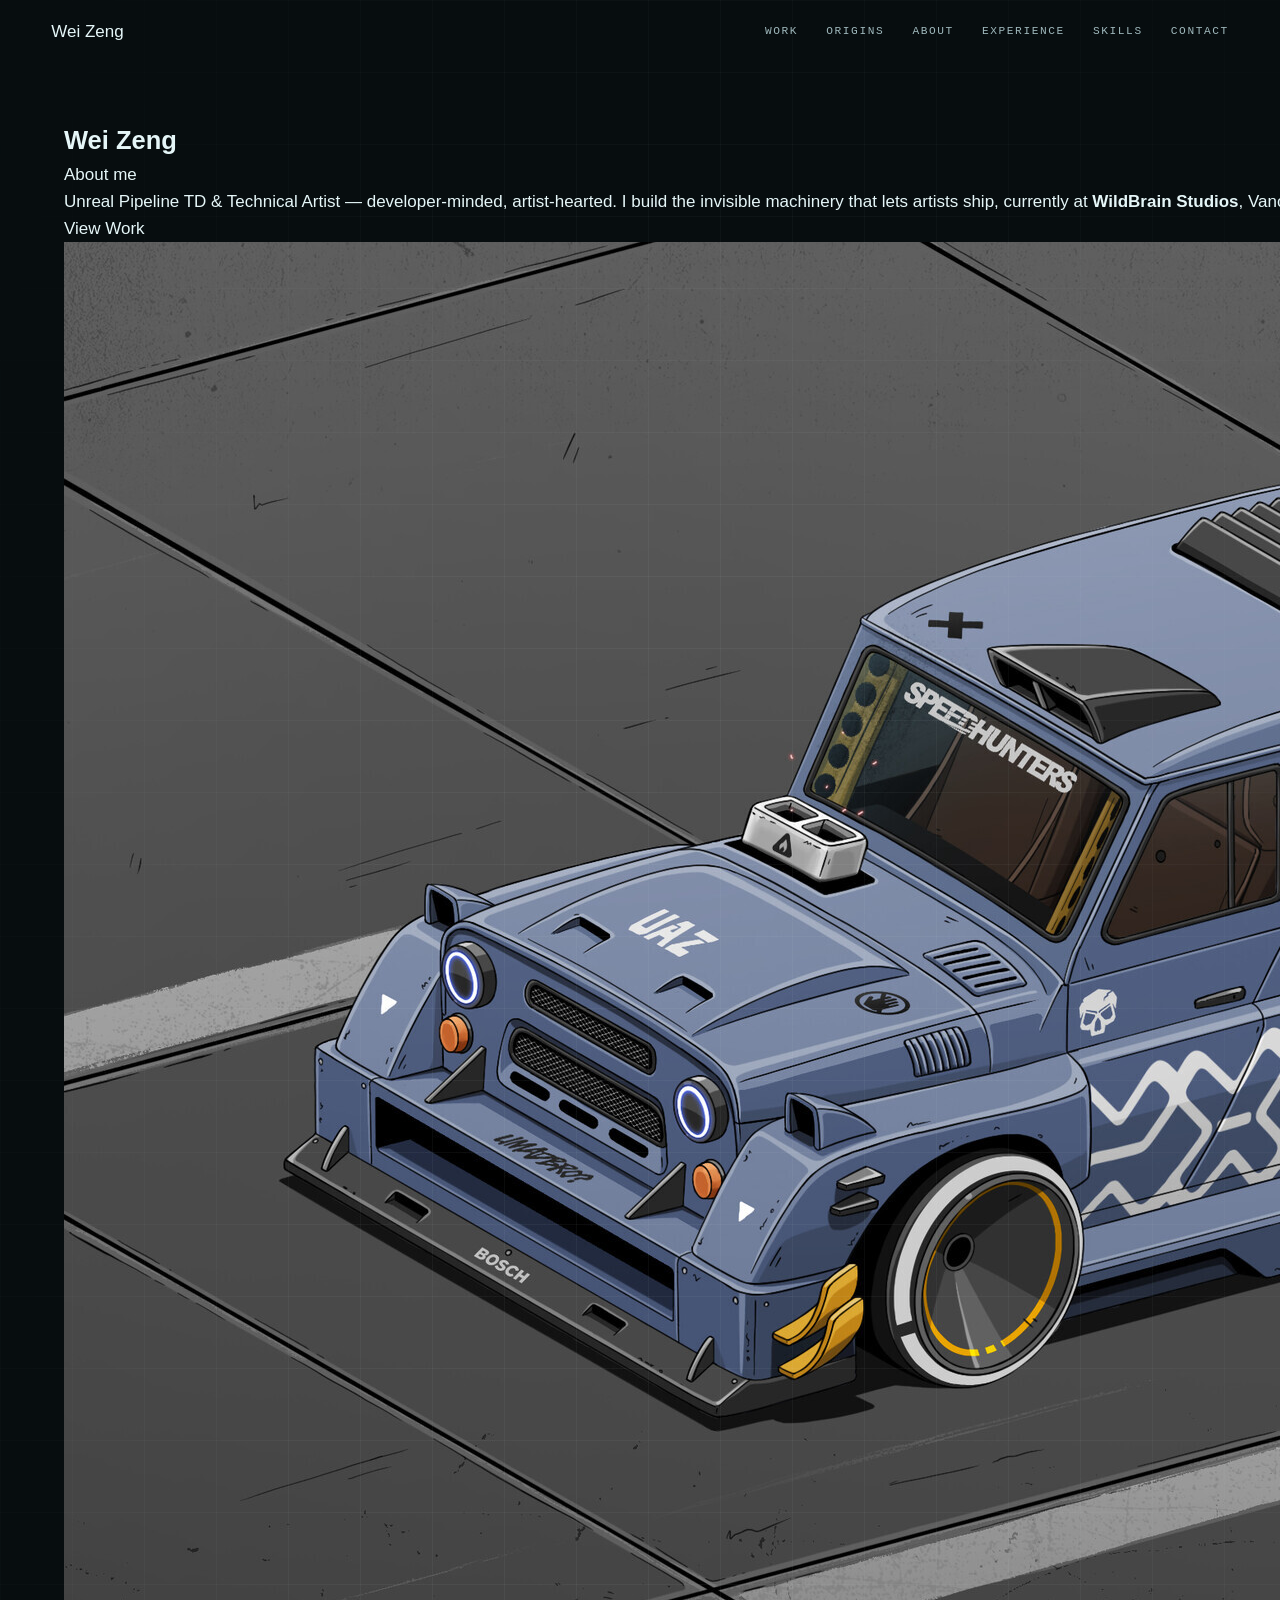
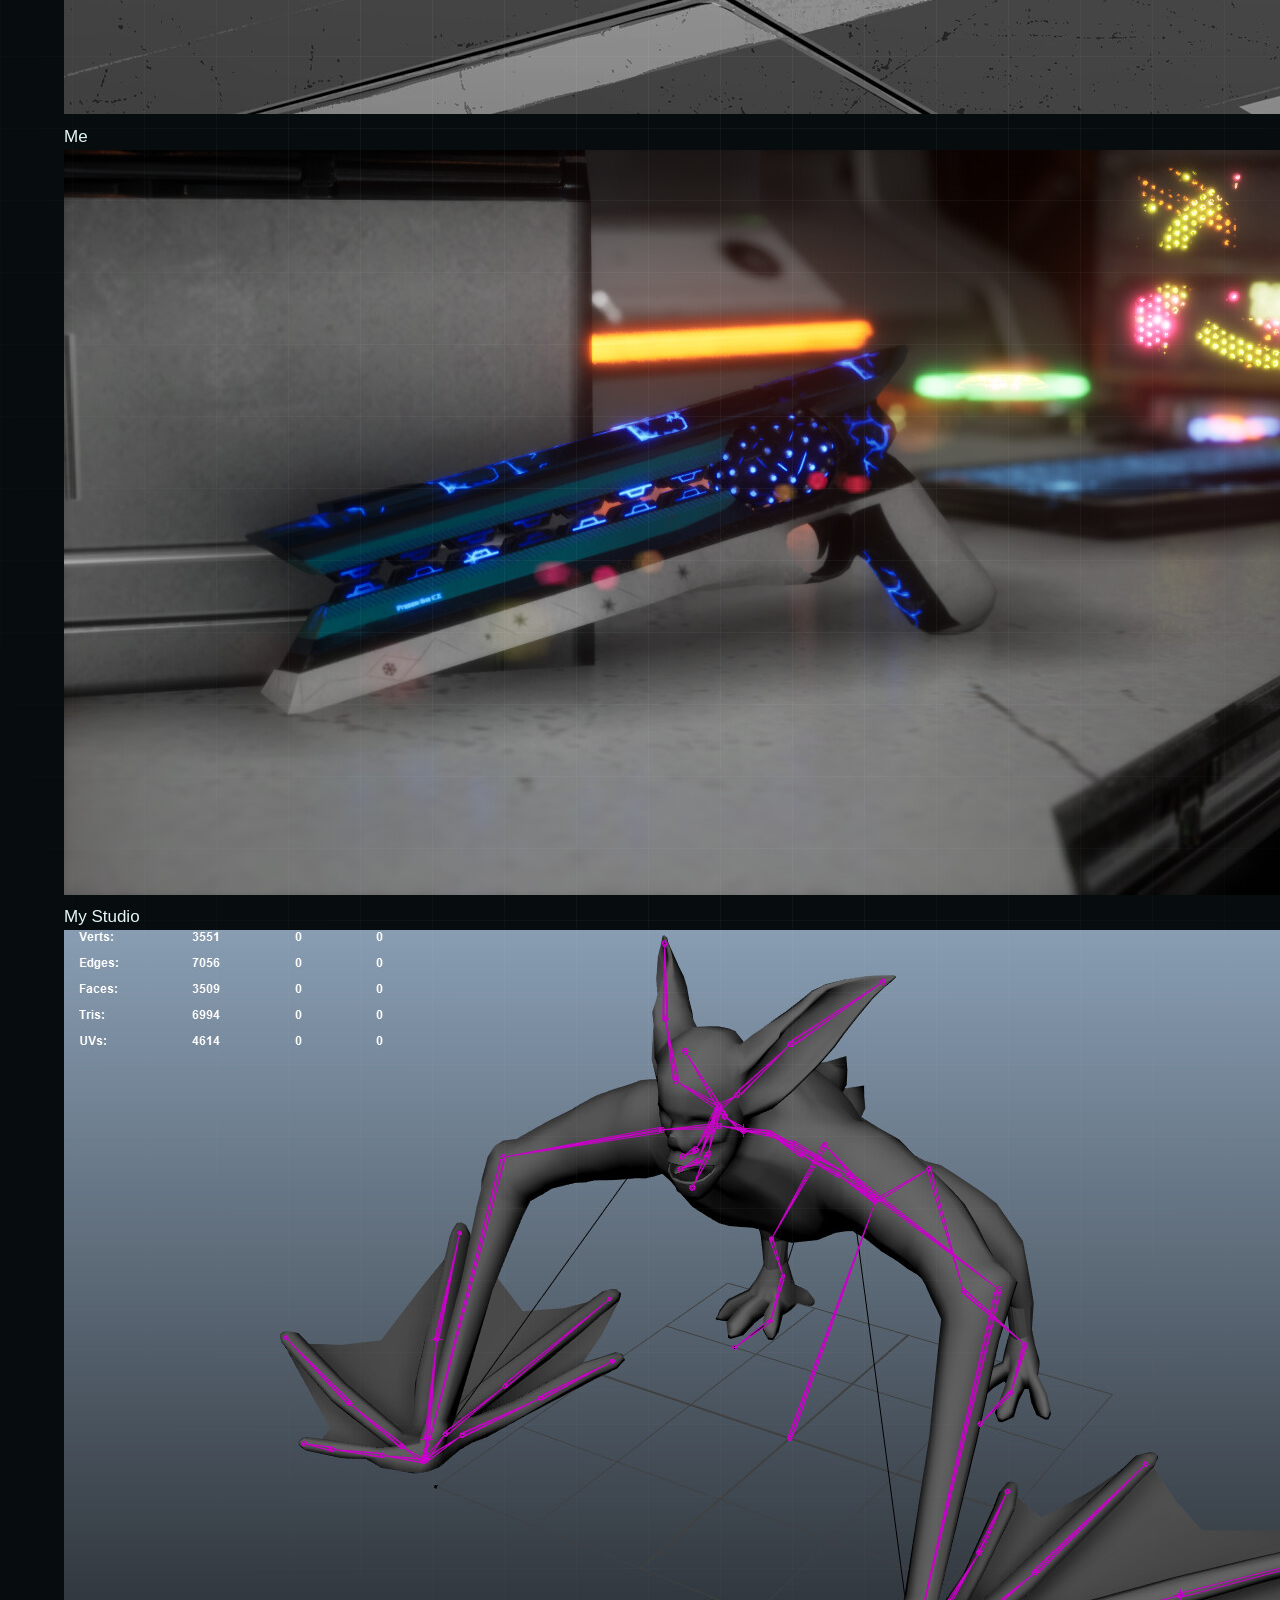
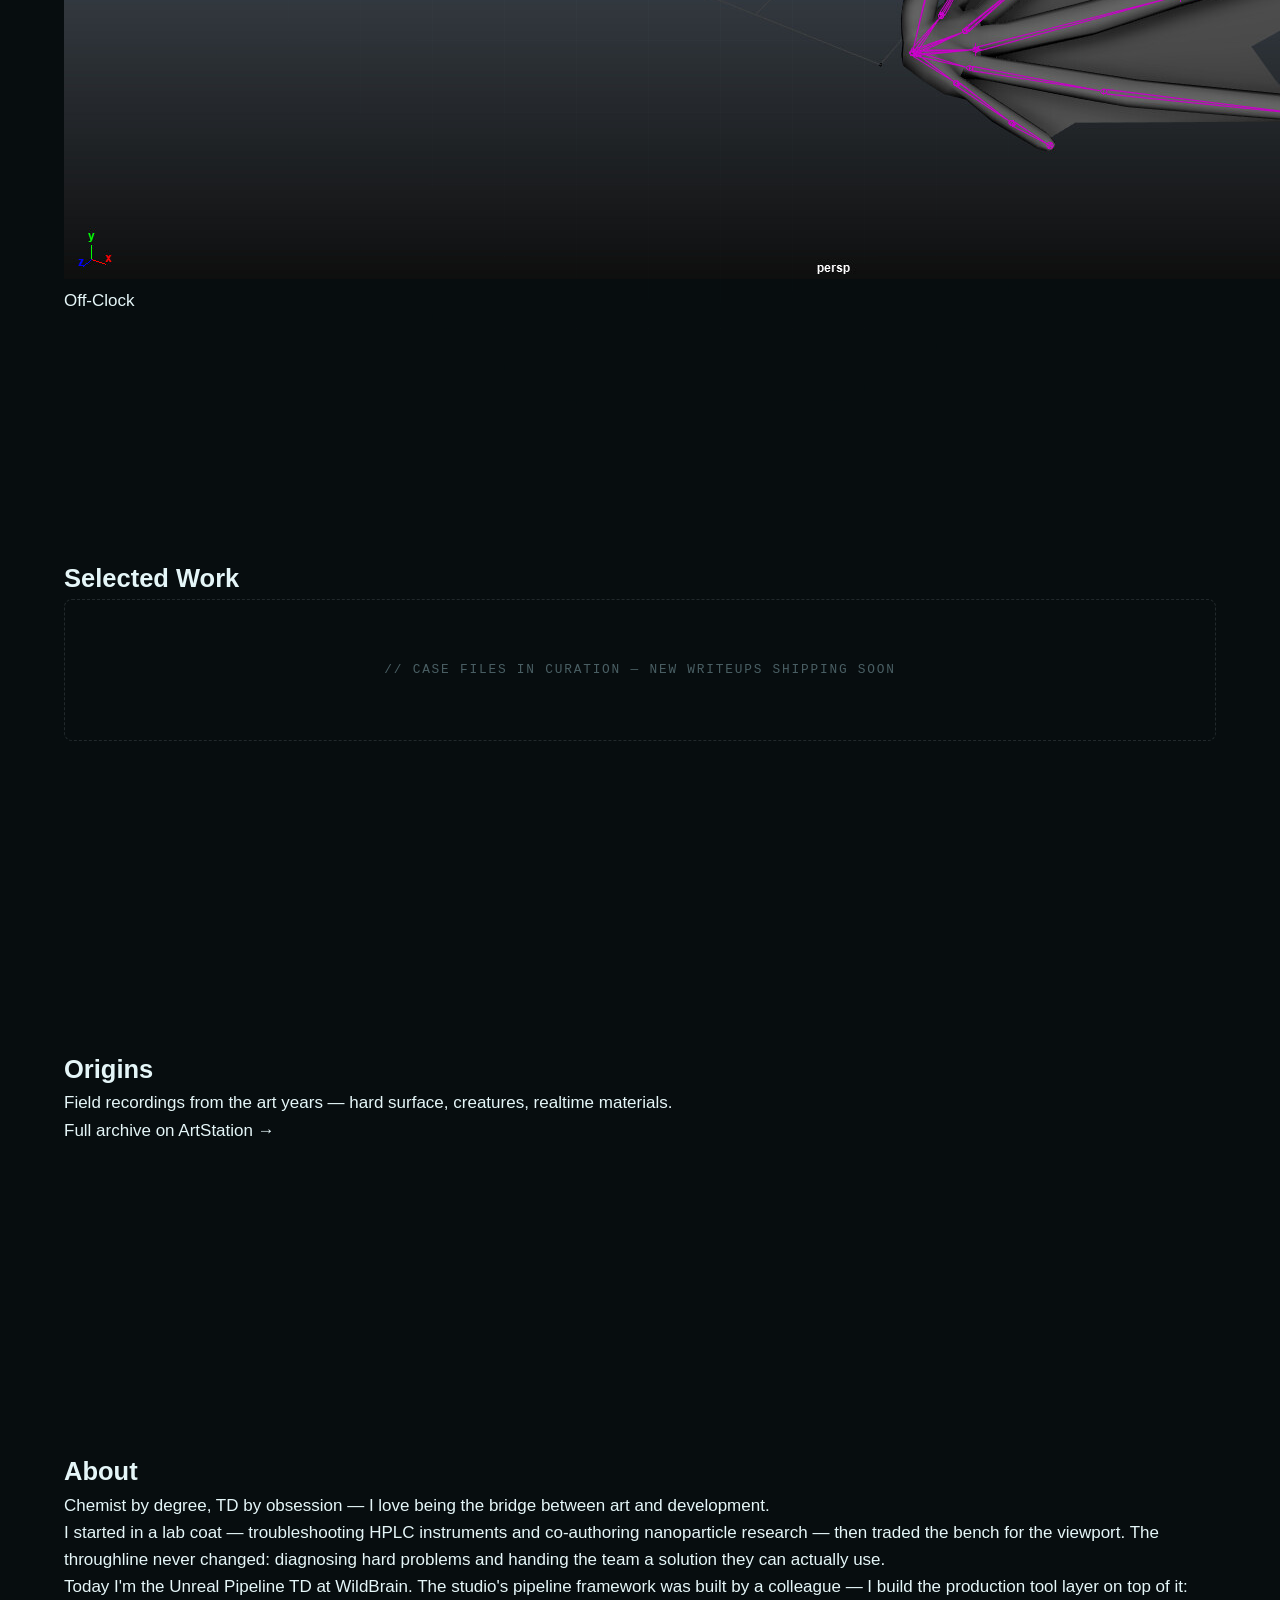
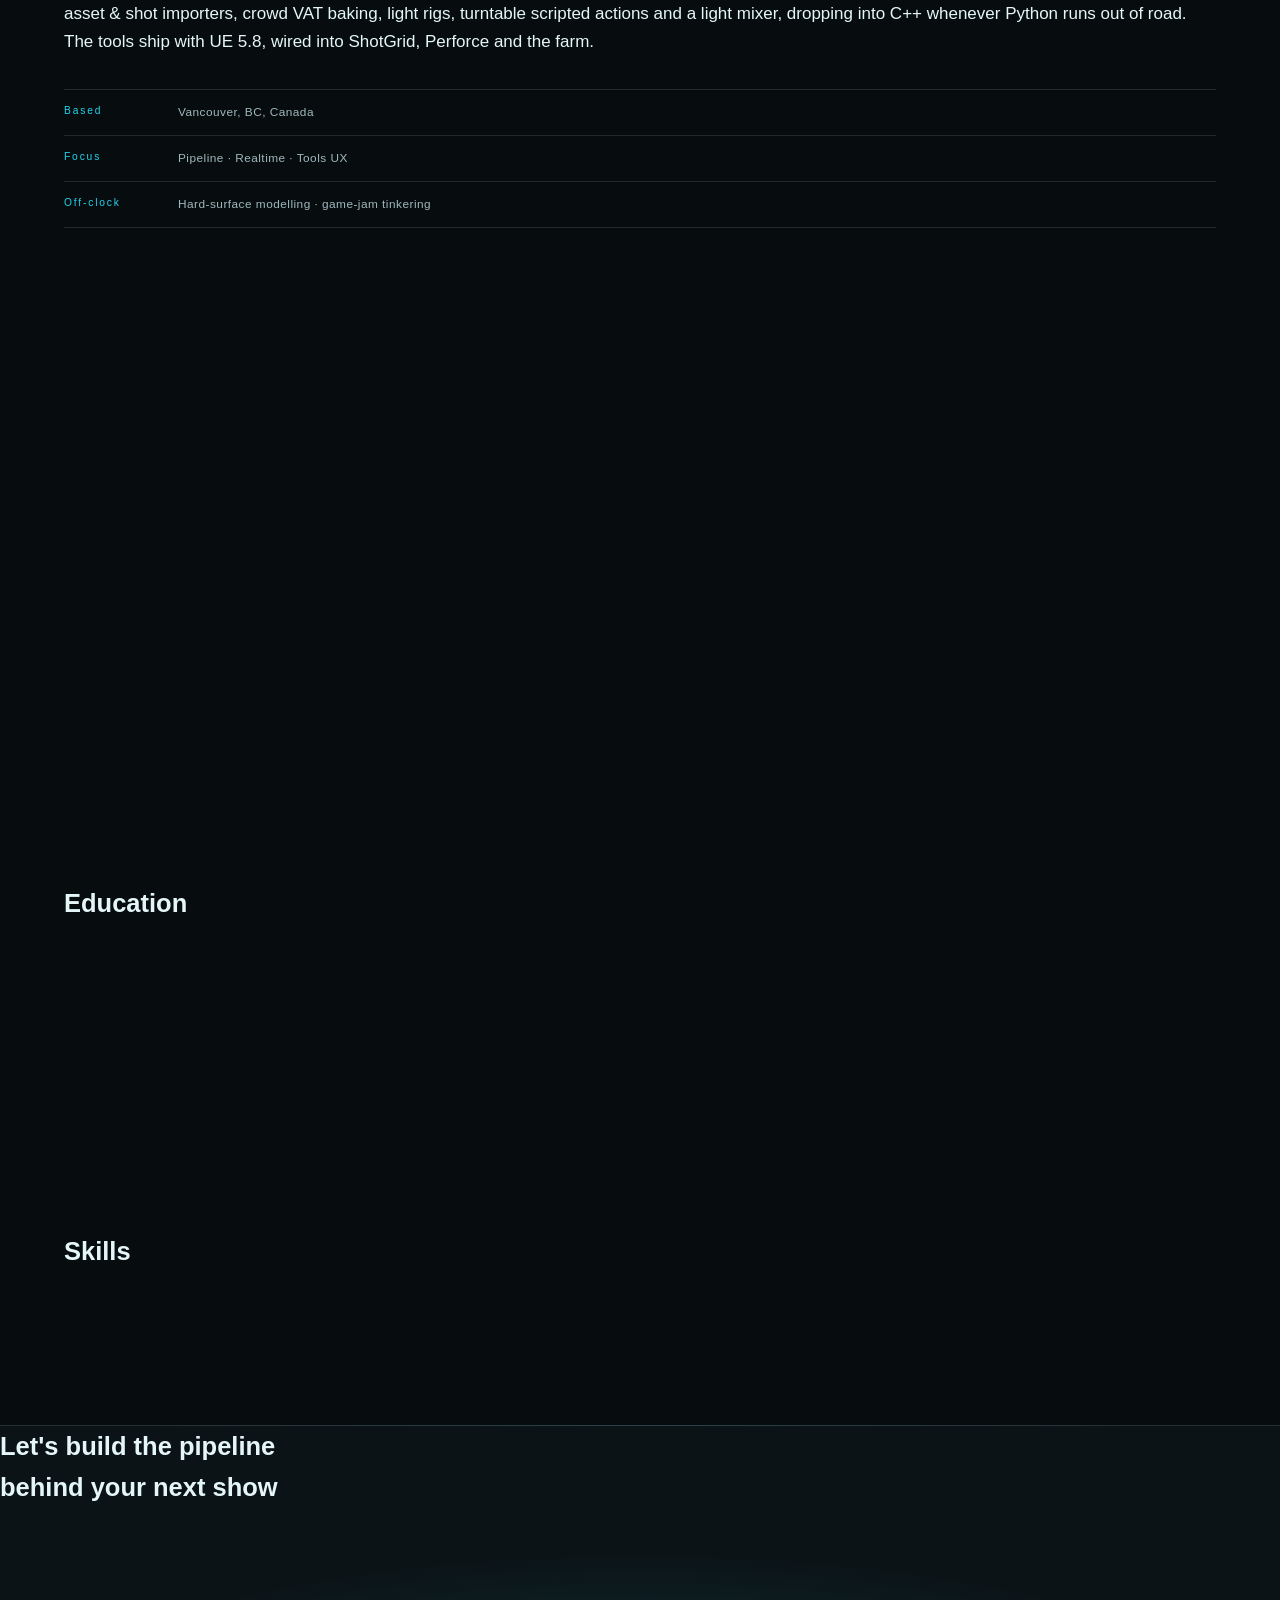
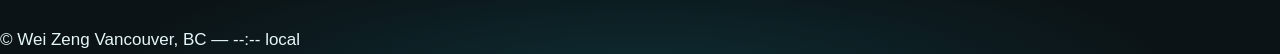
==== commit 69f3e99a: "Restyle: light editorial CV design (olive gold + sky blue)" ====
--- a/index.html
+++ b/index.html
@@ -21,12 +21,10 @@
 <meta name="twitter:title" content="Wei Zeng — Unreal Pipeline TD / Technical Artist" />
 <meta name="twitter:description" content="Unreal Pipeline TD &amp; Technical Artist in Vancouver — production tools, crowd VAT baking, light rigs and ShotGrid integration on Unreal Engine 5.8." />
 <meta name="twitter:image" content="https://we1z.github.io/assets/og-card.png" />
-<link rel="icon" href="data:image/svg+xml,%3Csvg xmlns='http://www.w3.org/2000/svg' viewBox='0 0 32 32'%3E%3Crect width='32' height='32' fill='%23070d09'/%3E%3Ccircle cx='8' cy='16' r='4' fill='none' stroke='%232ee07a' stroke-width='2'/%3E%3Ccircle cx='24' cy='8' r='3' fill='none' stroke='%23e8f7ec' stroke-width='2'/%3E%3Ccircle cx='24' cy='24' r='3' fill='none' stroke='%23e8f7ec' stroke-width='2'/%3E%3Cpath d='M12 16h9M21 11l-6 4M21 21l-6-4' stroke='%232ee07a' stroke-width='2'/%3E%3C/svg%3E" />
-<link rel="preconnect" href="https://api.fontshare.com" crossorigin />
+<link rel="icon" href="data:image/svg+xml,%3Csvg xmlns='http://www.w3.org/2000/svg' viewBox='0 0 32 32'%3E%3Crect width='32' height='32' rx='6' fill='%238B6522'/%3E%3Ccircle cx='16' cy='16' r='7' fill='none' stroke='%23A8D2FF' stroke-width='3'/%3E%3C/svg%3E" />
 <link rel="preconnect" href="https://fonts.googleapis.com" />
 <link rel="preconnect" href="https://fonts.gstatic.com" crossorigin />
-<link href="https://api.fontshare.com/v2/css?f[]=clash-display@400,500,600,700&f[]=general-sans@400,500,600&display=swap" rel="stylesheet" />
-<link href="https://fonts.googleapis.com/css2?family=JetBrains+Mono:ital,wght@0,400;0,500;0,700;1,400&display=swap" rel="stylesheet" />
+<link href="https://fonts.googleapis.com/css2?family=Archivo:wght@400;500;600;700;800&display=swap" rel="stylesheet" />
 <link rel="stylesheet" href="styles.css" />
 <script>
 /* Theme loader — reads theme.json, applies palette as CSS vars + favicon.
@@ -38,7 +36,7 @@
     if (!t) return;
     const root = document.documentElement.style;
     for (const k in t) if (!k.startsWith("_")) root.setProperty("--" + k, t[k]);
-    const svg = `<svg xmlns='http://www.w3.org/2000/svg' viewBox='0 0 32 32'><rect width='32' height='32' fill='${t.ink}'/><circle cx='8' cy='16' r='4' fill='none' stroke='${t.blue}' stroke-width='2'/><circle cx='24' cy='8' r='3' fill='none' stroke='${t.bone}' stroke-width='2'/><circle cx='24' cy='24' r='3' fill='none' stroke='${t.bone}' stroke-width='2'/><path d='M12 16h9M21 11l-6 4M21 21l-6-4' stroke='${t.blue}' stroke-width='2'/></svg>`;
+    const svg = `<svg xmlns='http://www.w3.org/2000/svg' viewBox='0 0 32 32'><rect width='32' height='32' rx='6' fill='${t.gold}'/><circle cx='16' cy='16' r='7' fill='none' stroke='${t.sky}' stroke-width='3'/></svg>`;
     let link = document.querySelector("link[rel='icon']");
     if (link) link.href = "data:image/svg+xml," + encodeURIComponent(svg);
   } catch (e) { /* no theme.json or file:// — keep stylesheet defaults */ }
@@ -47,29 +45,16 @@
 </head>
 <body>
 
-<!-- scroll progress -->
-<div class="scroll-progress" id="scrollProgress"></div>
-
-<!-- grain overlay -->
-<div class="grain" aria-hidden="true"></div>
-
 <!-- ============ NAV ============ -->
-<header class="nav" id="nav">
-  <a class="nav__brand" href="#top" aria-label="Wei Zeng — home">
-    <svg class="nav__mark" width="22" height="22" viewBox="0 0 32 32" aria-hidden="true">
-      <circle cx="8" cy="16" r="4" fill="none" stroke="var(--blue)" stroke-width="2.4"/>
-      <circle cx="24" cy="8" r="3" fill="none" stroke="var(--bone)" stroke-width="2.4"/>
-      <circle cx="24" cy="24" r="3" fill="none" stroke="var(--bone)" stroke-width="2.4"/>
-      <path d="M12 16h9M21 11l-6 4M21 21l-6-4" stroke="var(--blue)" stroke-width="2.4"/>
-    </svg>
-    <span class="nav__name">WEI&nbsp;ZENG</span>
-  </a>
+<header class="nav">
+  <a class="nav__brand" href="#top">Wei Zeng</a>
   <nav class="nav__links" aria-label="Primary">
-    <a href="#work"><span class="nav__idx">01</span>Work</a>
-    <a href="#origins"><span class="nav__idx">02</span>Origins</a>
-    <a href="#about"><span class="nav__idx">03</span>About</a>
-    <a href="#stack"><span class="nav__idx">04</span>Stack</a>
-    <a href="#contact"><span class="nav__idx">05</span>Contact</a>
+    <a href="#work">Work</a>
+    <a href="#origins">Origins</a>
+    <a href="#about">About</a>
+    <a href="#experience">Experience</a>
+    <a href="#skills">Skills</a>
+    <a href="#contact">Contact</a>
   </nav>
 </header>
 
@@ -77,186 +62,119 @@
 
   <!-- ============ HERO ============ -->
   <section class="hero">
-    <svg class="hero__graph" aria-hidden="true" viewBox="0 0 1000 700" preserveAspectRatio="xMidYMid slice">
-      <defs>
-        <linearGradient id="edge" x1="0" y1="0" x2="1" y2="1">
-          <stop offset="0%" style="stop-color:var(--blue)" stop-opacity=".55"/>
-          <stop offset="100%" style="stop-color:var(--blue)" stop-opacity="0"/>
-        </linearGradient>
-      </defs>
-      <g class="graph__edges" fill="none" stroke-width="1.2">
-        <path d="M120 140 L360 90 L640 180 L880 120" class="flow flow--a"/>
-        <path d="M120 140 L300 330 L560 300 L820 420 L930 560" class="flow flow--b"/>
-        <path d="M360 90 L420 480 L640 180" class="flow flow--c"/>
-        <path d="M300 330 L200 560 L420 480 L560 620 L820 420" class="flow flow--d"/>
-        <path d="M560 300 L560 620 M640 180 L820 420 M420 480 L200 560" class="flow flow--e"/>
-      </g>
-      <g class="graph__nodes">
-        <g class="gnode gnode--core"><circle cx="120" cy="140" r="7"/><circle cx="120" cy="140" r="7" class="gnode__halo"/></g>
-        <g class="gnode"><circle cx="360" cy="90" r="5"/></g>
-        <g class="gnode"><circle cx="640" cy="180" r="5"/></g>
-        <g class="gnode"><circle cx="880" cy="120" r="5"/></g>
-        <g class="gnode"><circle cx="300" cy="330" r="5"/></g>
-        <g class="gnode gnode--accent"><circle cx="560" cy="300" r="6"/><circle cx="560" cy="300" r="6" class="gnode__halo"/></g>
-        <g class="gnode"><circle cx="820" cy="420" r="5"/></g>
-        <g class="gnode"><circle cx="420" cy="480" r="5"/></g>
-        <g class="gnode"><circle cx="200" cy="560" r="4"/></g>
-        <g class="gnode"><circle cx="560" cy="620" r="4"/></g>
-        <g class="gnode"><circle cx="930" cy="560" r="4"/></g>
-      </g>
-    </svg>
-
-    <div class="hero__ghost" aria-hidden="true">PIPELINE</div>
-
-    <div class="hero__inner">
-      <p class="hero__kicker mono reveal">
-        <span class="hero__kicker-rule"></span>
-        PORTFOLIO.MANIFEST — REV.2026.10 — VANCOUVER, CA&nbsp;<span class="hero__clock" id="heroClock">--:--</span>
-      </p>
-      <h1 class="hero__title">
-        <span class="hero__line reveal" style="--d:.05s">WEI</span>
-        <span class="hero__line hero__line--outline reveal" style="--d:.18s">ZENG</span>
-      </h1>
-      <p class="hero__roles mono reveal" style="--d:.34s">
-        <span>UNREAL&nbsp;PIPELINE&nbsp;TD</span><i>/</i><span>TECHNICAL&nbsp;ARTIST</span><i>/</i><span>3D&nbsp;GENERALIST</span>
-      </p>
-      <p class="hero__tagline reveal" style="--d:.46s">
-        I build the invisible machinery that lets artists ship — developer-minded,
-        artist-hearted. Currently building Unreal production tools at <strong>WildBrain Studios</strong>.
-      </p>
-
-      <div class="hero__cta reveal" style="--d:.58s">
-        <a class="btn btn--primary" href="#work">
-          <span class="btn__bracket">[</span> VIEW SELECTED WORK <span class="btn__bracket">]</span>
-        </a>
-        <a class="btn btn--ghost" href="#contact">INITIATE CONTACT →</a>
+    <h1 class="hero__name reveal">Wei Zeng</h1>
+    <div class="hero__row">
+      <div class="hero__about reveal" style="--d:.12s">
+        <p class="hero__label">About me</p>
+        <p class="hero__intro">
+          Unreal Pipeline TD &amp; Technical Artist — developer-minded,
+          artist-hearted. I build the invisible machinery that lets artists ship,
+          currently at <strong>WildBrain Studios</strong>, Vancouver.
+        </p>
+        <a class="hero__btn" href="#work">View Work</a>
+      </div>
+      <!-- placeholder photos — swap these three images for real photos later -->
+      <div class="hero__photos reveal" style="--d:.24s">
+        <figure class="hphoto">
+          <img src="assets/work/cyberjeep.jpg" alt="Placeholder for a personal photo — currently the Widebody Cyber Jeep project render" loading="eager" />
+          <figcaption>Me</figcaption>
+        </figure>
+        <figure class="hphoto">
+          <img src="assets/work/moonshot.jpg" alt="Placeholder for a workspace photo — currently the Moonshot hand cannon render" loading="eager" />
+          <figcaption>My Studio</figcaption>
+        </figure>
+        <figure class="hphoto">
+          <img src="assets/work/batmutant.jpg" alt="Placeholder for an off-clock photo — currently the Bat Mutant creature render" loading="eager" />
+          <figcaption>Off-Clock</figcaption>
+        </figure>
       </div>
     </div>
-
-    <aside class="hero__spec reveal" style="--d:.7s" aria-label="Current status">
-      <p class="hero__spec-head mono">// pipeline_config — live</p>
-      <dl class="spec">
-        <div><dt class="mono">status</dt><dd><span class="pulse pulse--inline"></span>open to work</dd></div>
-        <div><dt class="mono">role</dt><dd>Unreal Pipeline TD</dd></div>
-        <div><dt class="mono">studio</dt><dd>WildBrain</dd></div>
-        <div><dt class="mono">scope</dt><dd class="accent">tools on framework</dd></div>
-        <div><dt class="mono">engine</dt><dd>UE 5.8</dd></div>
-        <div><dt class="mono">runtime</dt><dd>py 3.11</dd></div>
-      </dl>
-    </aside>
-
-    <div class="hero__marquee" aria-hidden="true">
-      <div class="marquee__track mono" id="marqueeTrack"></div>
-    </div>
-
-    <a class="hero__scroll mono" href="#work">
-      <span>SCROLL</span>
-      <span class="hero__scroll-line"></span>
-    </a>
   </section>
 
-  <!-- ============ 01 SELECTED WORK ============ -->
+  <!-- ============ SELECTED WORK ============ -->
   <section class="section" id="work">
-    <header class="section__head reveal">
-      <p class="section__index mono">01 — SELECTED WORK</p>
-      <h2 class="section__title">Shipped under<br /><em>production pressure</em></h2>
-      <p class="section__note mono">// case files: pipeline → realtime → cinematics → games</p>
-    </header>
-
+    <h2 class="stitle reveal">Selected Work</h2>
     <div class="workgrid" id="workGrid"><!-- rendered by main.js --></div>
   </section>
 
-  <!-- ============ STATS STRIP ============ -->
-  <section class="stats reveal" aria-label="Scope at a glance">
-    <div class="stats__item"><span class="stats__num" data-count="6">0</span><span class="stats__suffix"></span><p class="mono">production tools shipped<br/>import · crowd · light</p></div>
-    <div class="stats__item"><span class="stats__num" data-count="3">0</span><span class="stats__suffix"></span><p class="mono">C++ exposure areas<br/>enums · components · VAT</p></div>
-    <div class="stats__item"><span class="stats__num" data-count="4">0</span><span class="stats__suffix">+</span><p class="mono">years at WildBrain<br/>TA → Unreal Pipeline TD</p></div>
-    <div class="stats__item"><span class="stats__num" data-count="1">0</span><span class="stats__suffix"></span><p class="mono">engine, end to end<br/>unreal 5.8 · py 3.11</p></div>
-  </section>
-
-  <!-- ============ 02 ORIGINS ============ -->
+  <!-- ============ ORIGINS ============ -->
   <section class="section" id="origins">
-    <header class="section__head reveal">
-      <p class="section__index mono">02 — ORIGINS</p>
-      <h2 class="section__title">Where it<br /><em>started</em></h2>
-      <p class="section__note mono">// artstation field recordings — hard surface, creatures, realtime materials</p>
-    </header>
-    <div class="gallery" id="gallery"><!-- rendered by main.js --></div>
-    <p class="gallery__more reveal mono">
-      <a href="https://www.artstation.com/thisistheway" target="_blank" rel="noopener">↗ FULL ARCHIVE ON ARTSTATION</a>
+    <h2 class="stitle reveal">Origins</h2>
+    <p class="ssub reveal">Field recordings from the art years — hard surface, creatures, realtime materials.</p>
+    <div class="ogrid" id="originsGrid"><!-- rendered by main.js --></div>
+    <p class="omore reveal">
+      <a href="https://www.artstation.com/thisistheway" target="_blank" rel="noopener">Full archive on ArtStation <span>→</span></a>
     </p>
   </section>
 
-  <!-- ============ 03 ABOUT / TIMELINE ============ -->
+  <!-- ============ ABOUT ============ -->
   <section class="section" id="about">
-    <header class="section__head reveal">
-      <p class="section__index mono">03 — ABOUT</p>
-      <h2 class="section__title">Chemist by degree,<br /><em>TD by obsession</em></h2>
-    </header>
-
-    <div class="about__cols">
-      <div class="about__bio reveal">
+    <h2 class="stitle reveal">About</h2>
+    <div class="about__grid">
+      <p class="about__lead reveal">
+        Chemist by degree, TD by obsession — I love being the bridge between
+        art and development.
+      </p>
+      <div class="about__body reveal" style="--d:.1s">
         <p>
           I started in a lab coat — troubleshooting HPLC instruments and co-authoring
           nanoparticle research — then traded the bench for the viewport. The throughline
-          never changed: <strong>I love being the bridge between art and development</strong>,
-          diagnosing hard problems and handing the team a solution they can actually use.
+          never changed: diagnosing hard problems and handing the team a solution they
+          can actually use.
         </p>
         <p>
           Today I'm the Unreal Pipeline TD at WildBrain. The studio's pipeline framework
-          was built by a colleague — I build the <strong>production tool layer</strong> on top of it:
-          asset &amp; shot importers, crowd VAT baking, light rigs, turntable scripted actions and
-          a light mixer, dropping into C++ whenever Python runs out of road. The tools ship with
-          UE&nbsp;5.8, wired into ShotGrid, Perforce and the farm.
+          was built by a colleague — I build the production tool layer on top of it:
+          asset &amp; shot importers, crowd VAT baking, light rigs, turntable scripted actions
+          and a light mixer, dropping into C++ whenever Python runs out of road. The tools
+          ship with UE&nbsp;5.8, wired into ShotGrid, Perforce and the farm.
         </p>
-        <p>
-          Before pipelines I shipped realtime: Unreal virtual production at BRON,
-          Netflix-bound 3D specials as a Technical Artist, marketing cinematics for
-          <em>Lords Mobile</em>, and two game projects at Vancouver Film School.
-        </p>
-        <ul class="about__facts mono">
-          <li><span>BASED</span>Vancouver, BC, Canada</li>
-          <li><span>FOCUS</span>Pipeline · Realtime · Tools UX</li>
-          <li><span>EDU</span>VFS Game Design · BCIT Technical Artist · BSc Chemistry</li>
-          <li><span>OFF-CLOCK</span>Hard-surface modelling · gamejam tinkering</li>
+        <ul class="about__facts">
+          <li><span>Based</span>Vancouver, BC, Canada</li>
+          <li><span>Focus</span>Pipeline · Realtime · Tools UX</li>
+          <li><span>Off-clock</span>Hard-surface modelling · game-jam tinkering</li>
         </ul>
       </div>
-
-      <ol class="timeline" id="timeline"><!-- rendered by main.js --></ol>
     </div>
   </section>
 
-  <!-- ============ 04 STACK ============ -->
-  <section class="section" id="stack">
-    <header class="section__head reveal">
-      <p class="section__index mono">04 — STACK</p>
-      <h2 class="section__title">Tools of<br /><em>the trade</em></h2>
-    </header>
-    <div class="stackgrid" id="stackGrid"><!-- rendered by main.js --></div>
+  <!-- ============ EXPERIENCE ============ -->
+  <section class="section" id="experience">
+    <h2 class="stitle reveal">Experience</h2>
+    <div class="xlist" id="expList"><!-- rendered by main.js --></div>
   </section>
 
-  <!-- ============ 05 CONTACT ============ -->
+  <!-- ============ EDUCATION ============ -->
+  <section class="section" id="education">
+    <h2 class="stitle reveal">Education</h2>
+    <div class="xlist" id="eduList"><!-- rendered by main.js --></div>
+  </section>
+
+  <!-- ============ SKILLS ============ -->
+  <section class="section" id="skills">
+    <h2 class="stitle reveal">Skills</h2>
+    <div class="sgrid" id="skillsGrid"><!-- rendered by main.js --></div>
+  </section>
+
+  <!-- ============ CONTACT ============ -->
   <footer class="contact" id="contact">
-    <div class="contact__inner reveal">
-      <p class="contact__kicker mono">05 — CONTACT</p>
-      <h2 class="contact__title">
-        Got a pipeline that<br />needs <em>building?</em>
-      </h2>
-      <a class="contact__mail" href="mailto:weiwei2372@gmail.com">weiwei2372@gmail.com</a>
-      <div class="contact__links mono">
-        <a href="https://www.linkedin.com/in/williamweizeng/" target="_blank" rel="noopener">LINKEDIN ↗</a>
-        <a href="https://www.artstation.com/thisistheway" target="_blank" rel="noopener">ARTSTATION ↗</a>
-        <a href="https://www.imdb.com/title/tt29389870/" target="_blank" rel="noopener">IMDB ↗</a>
-      </div>
+    <h2 class="contact__cta reveal">
+      Let's build the pipeline<br />behind your next show
+    </h2>
+    <a class="contact__mail reveal" style="--d:.1s" href="mailto:weiwei2372@gmail.com">weiwei2372@gmail.com</a>
+    <div class="contact__socials reveal" style="--d:.2s">
+      <a href="https://www.linkedin.com/in/williamweizeng/" target="_blank" rel="noopener">LinkedIn</a>
+      <a href="https://www.artstation.com/thisistheway" target="_blank" rel="noopener">ArtStation</a>
+      <a href="https://www.imdb.com/title/tt29389870/" target="_blank" rel="noopener">IMDb</a>
     </div>
-    <div class="contact__foot mono">
-      <span>© <span id="year"></span> WEI ZENG</span>
-      <span>VANCOUVER LOCAL TIME <i id="footClock">--:--</i></span>
+    <div class="contact__bar">
+      <span>© <span id="year"></span> Wei Zeng</span>
+      <span>Vancouver, BC — <span id="footClock">--:--</span> local</span>
     </div>
   </footer>
 
 </main>
 
-<script src="main.js?v=6"></script>
+<script src="main.js?v=7"></script>
 </body>
 </html>
--- a/styles.css
+++ b/styles.css
@@ -752,6 +752,7 @@
 .contact__foot i { color: var(--blue-soft); font-style: normal; }
 
 /* ---------- reveal animation ---------- */
+.workgrid__empty { color: var(--faint); font-size: .8rem; letter-spacing: .14em; padding: 60px 0; text-align: center; border: 1px dashed var(--line); border-radius: 8px; }
 
 .reveal { opacity: 0; transform: translateY(26px); transition: opacity .9s var(--ease), transform .9s var(--ease); transition-delay: var(--d, 0s); }
 .reveal.is-in { opacity: 1; transform: none; }
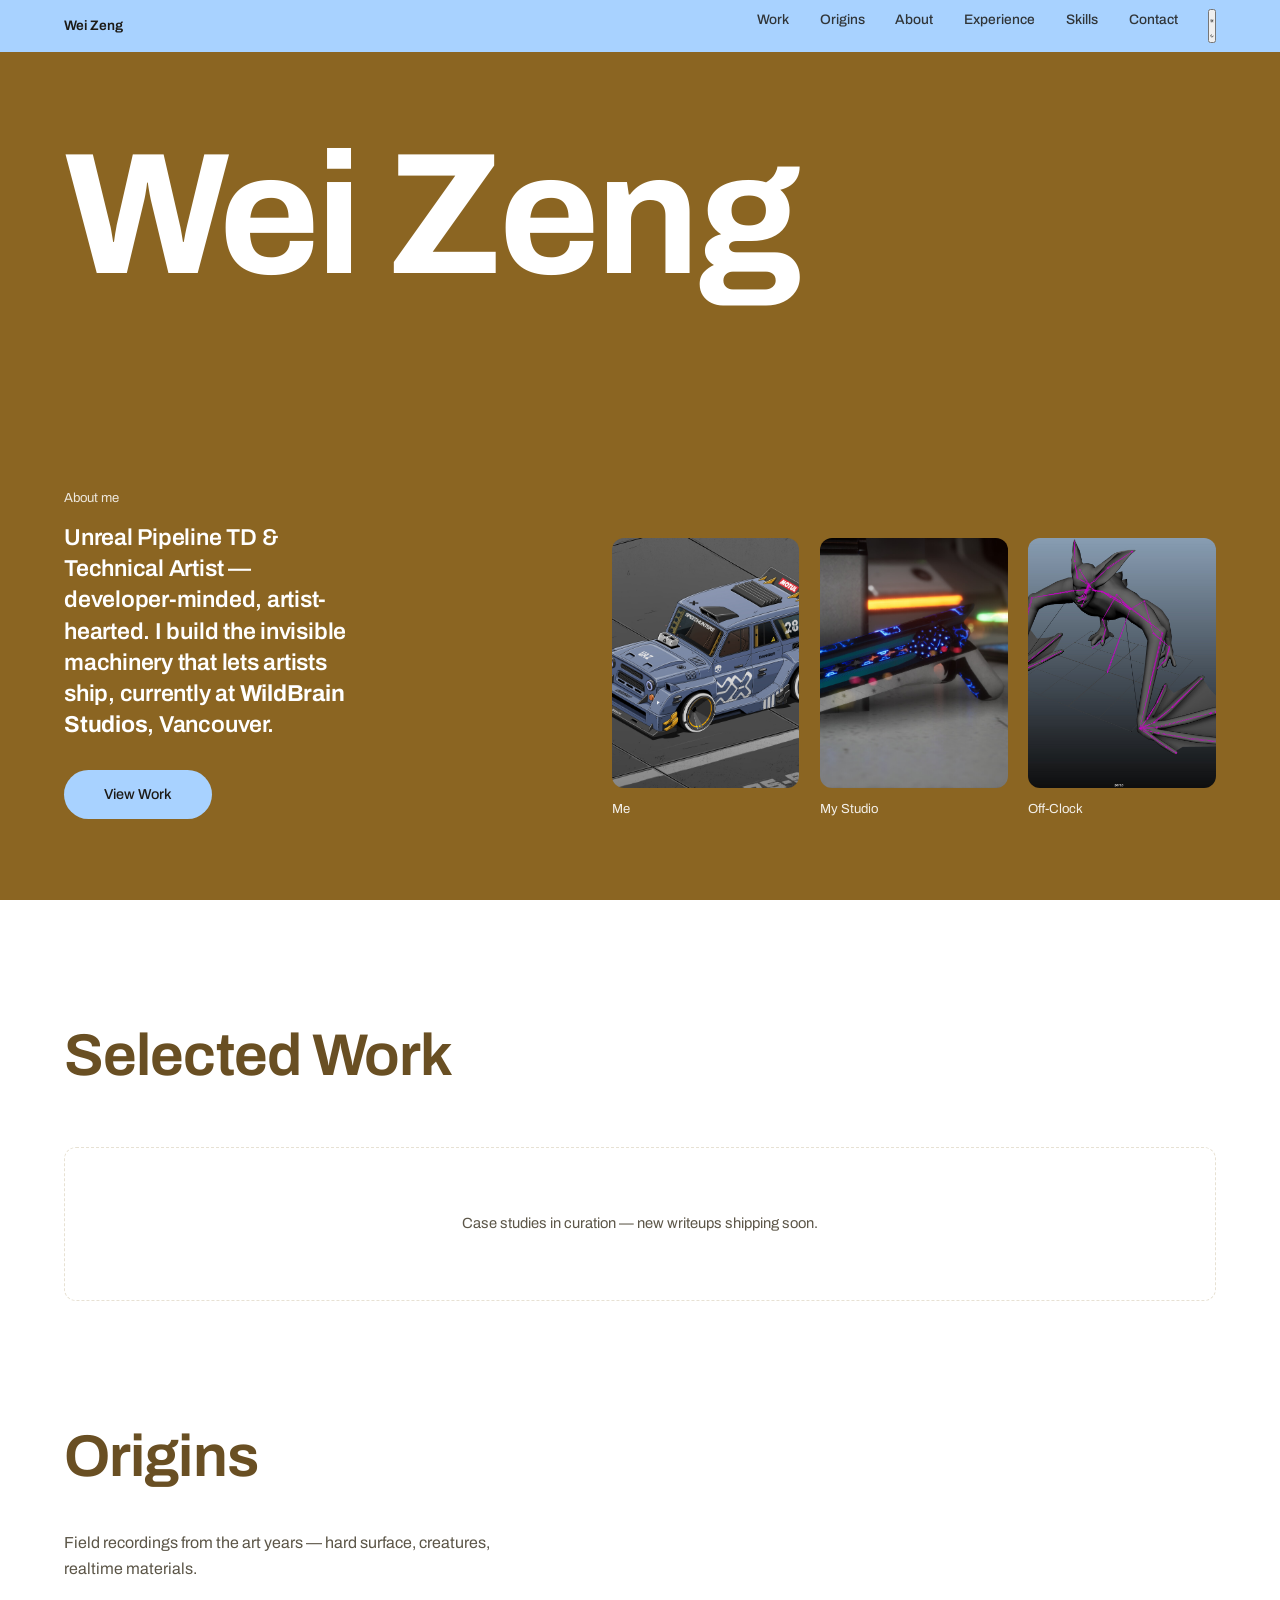
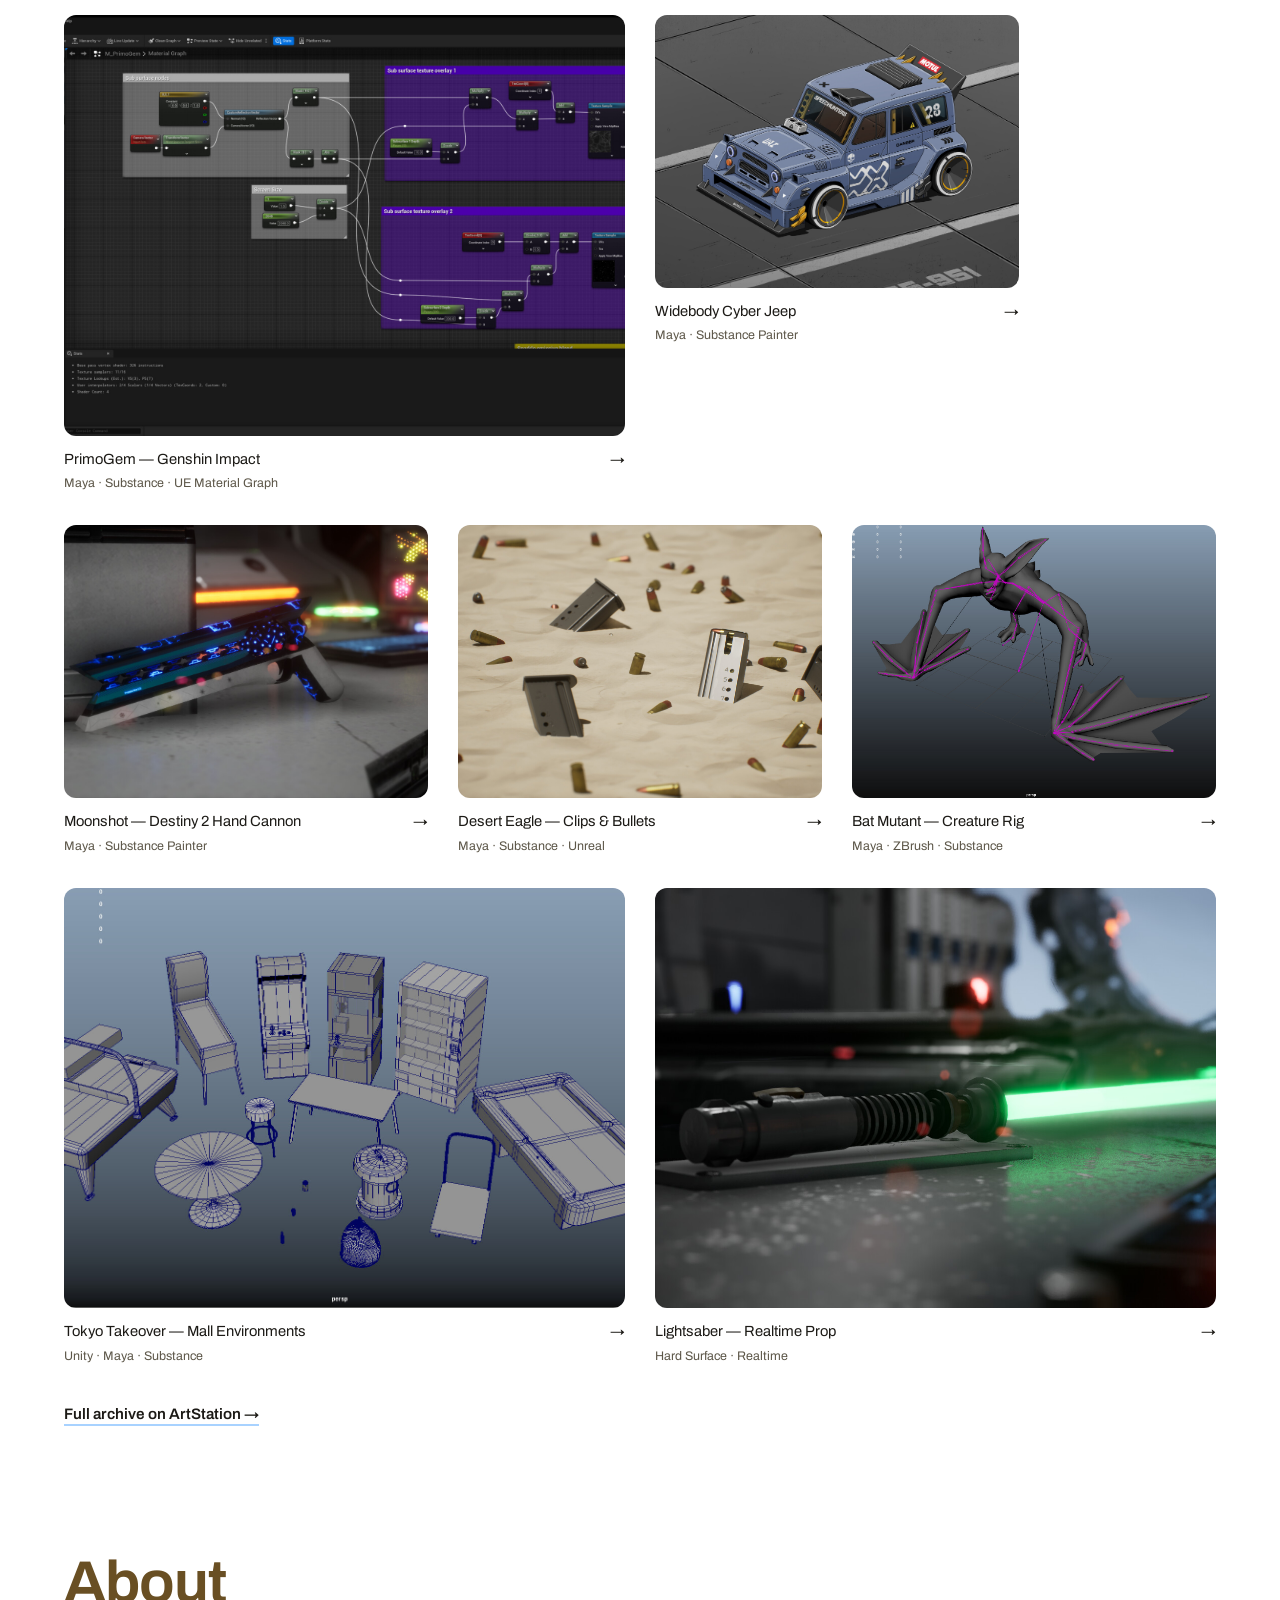
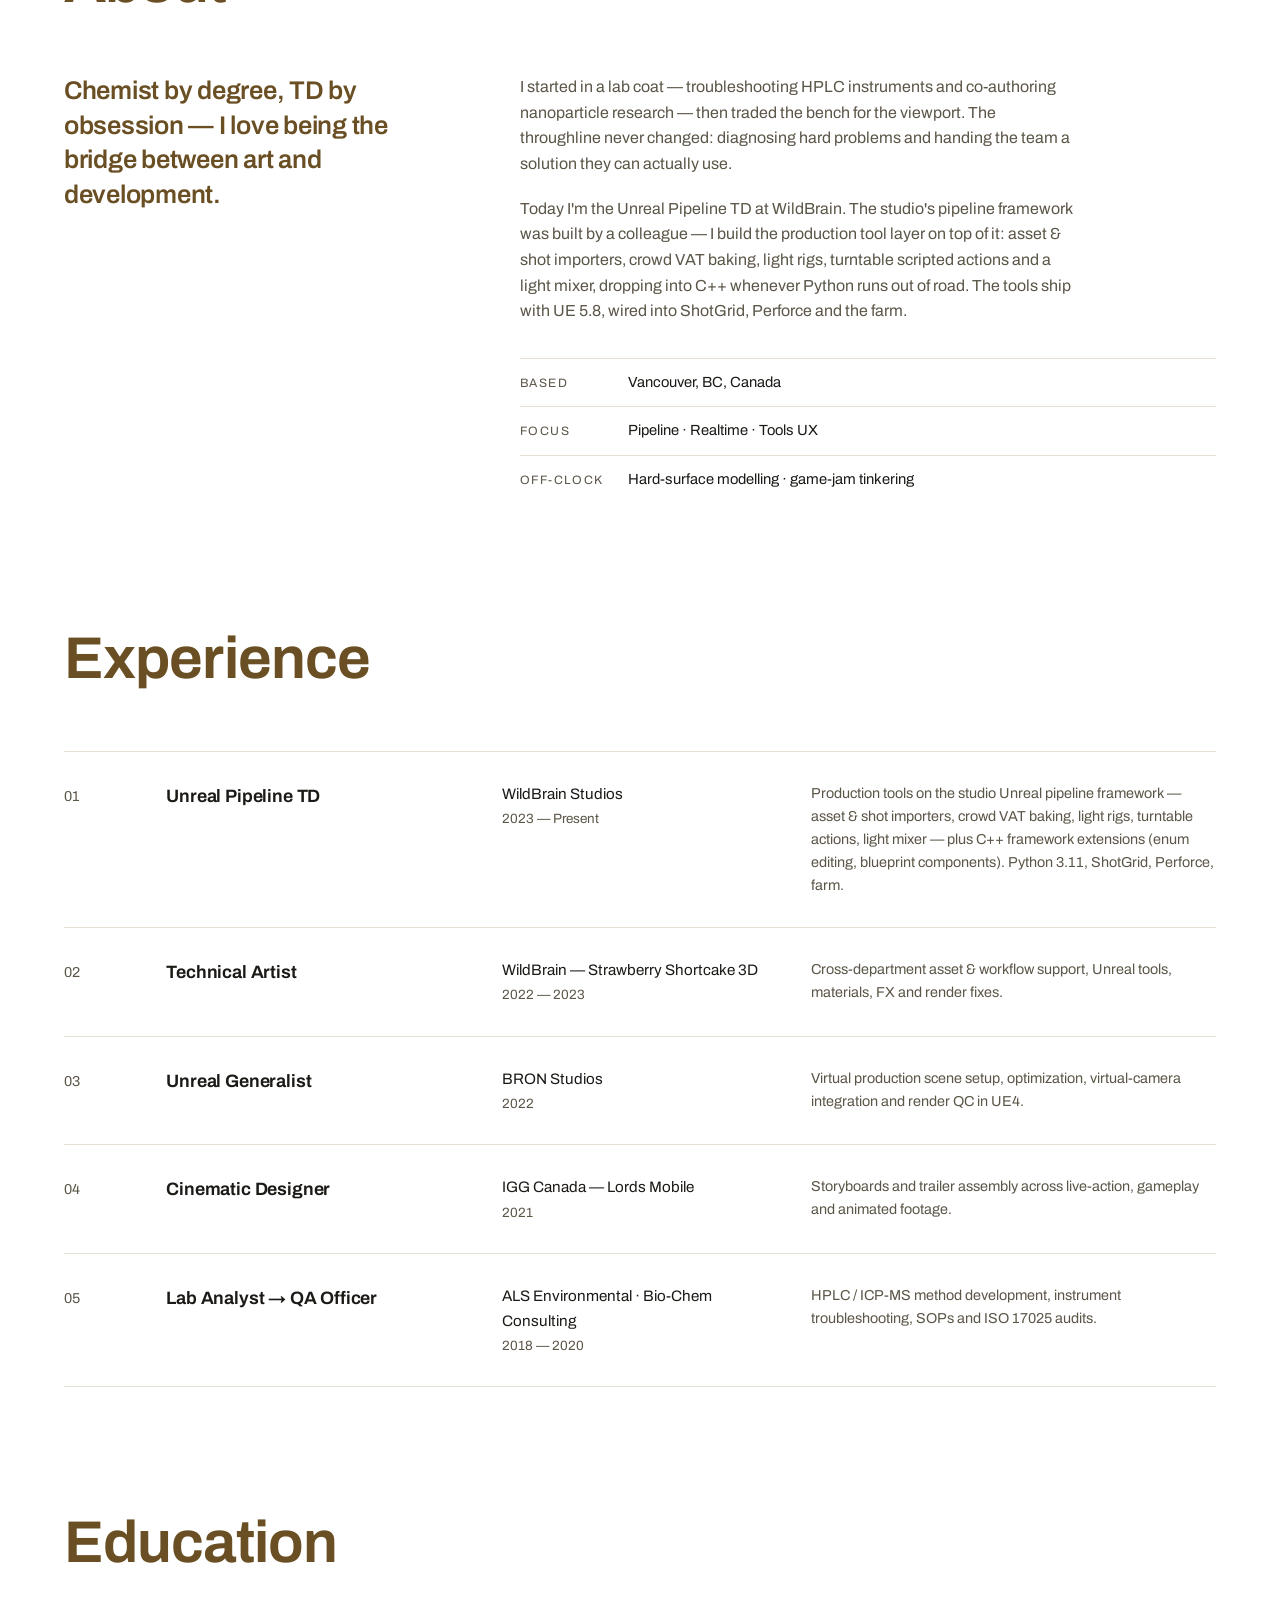
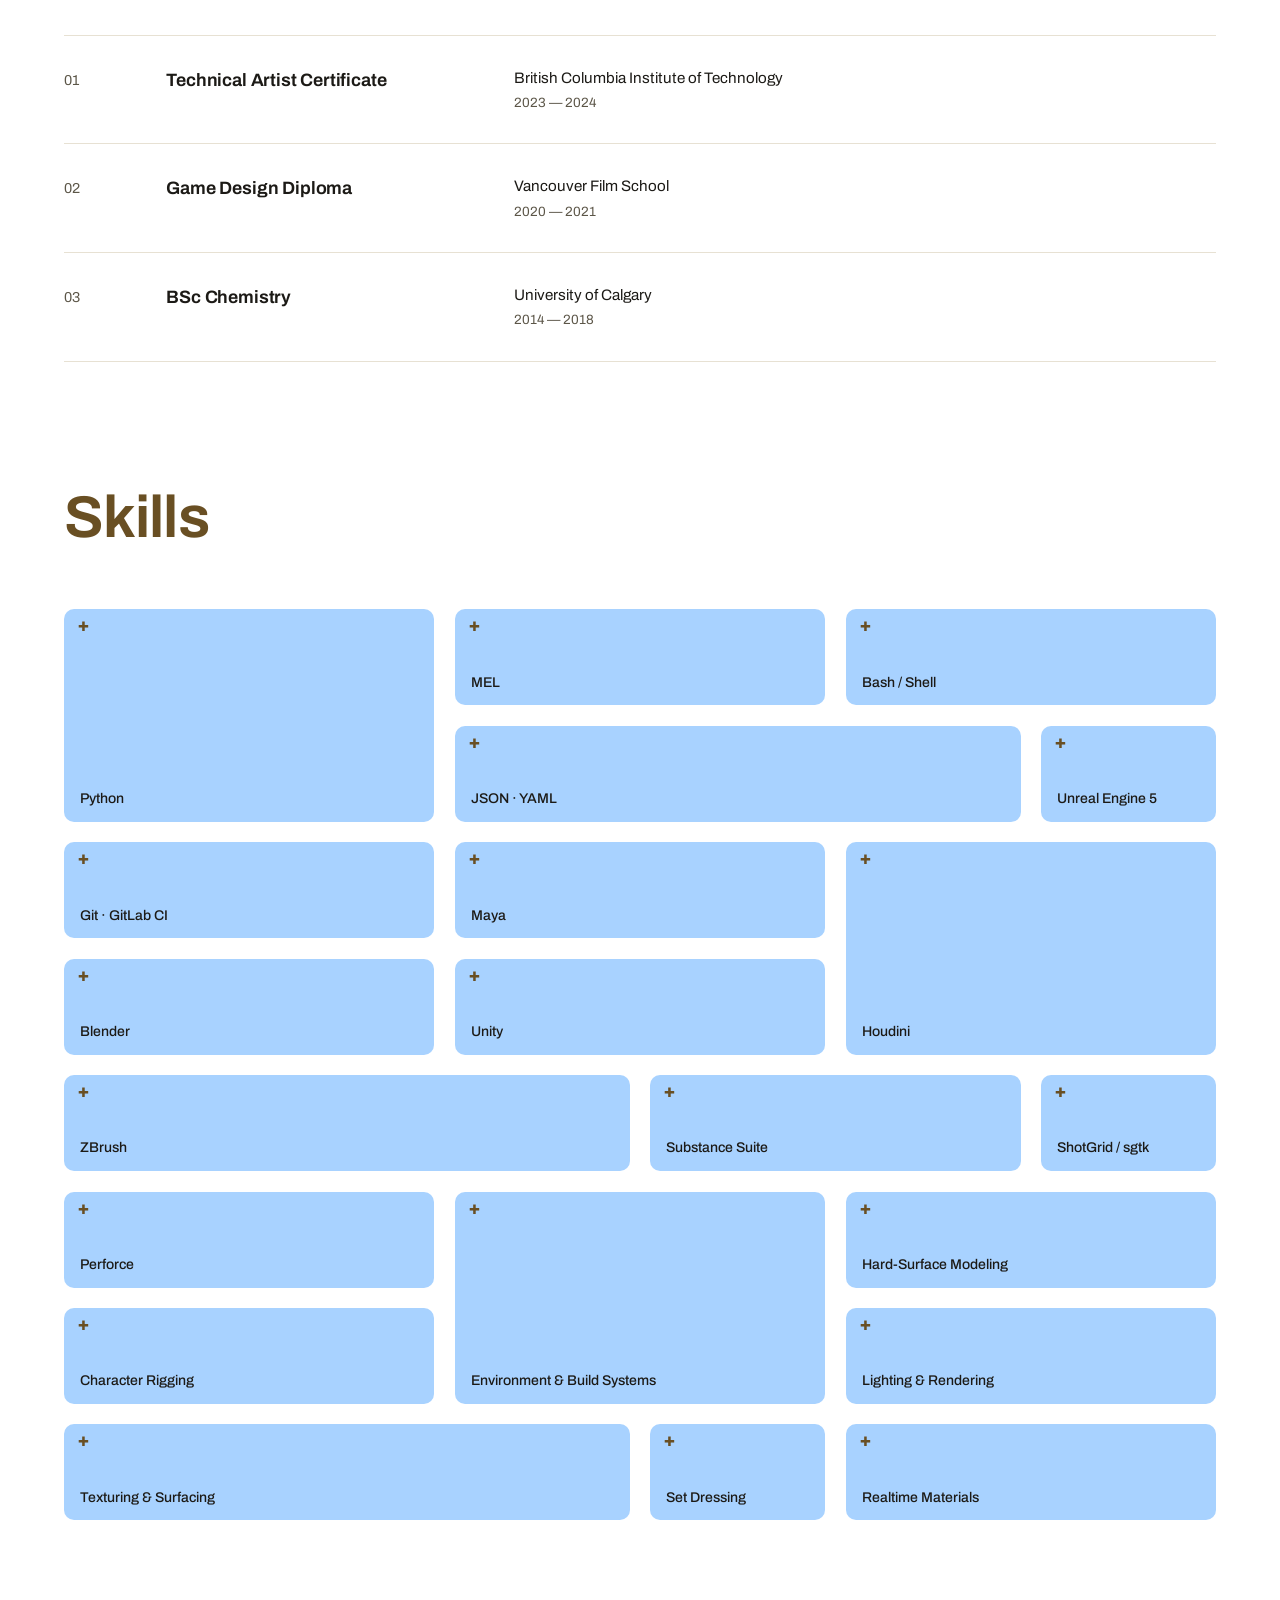
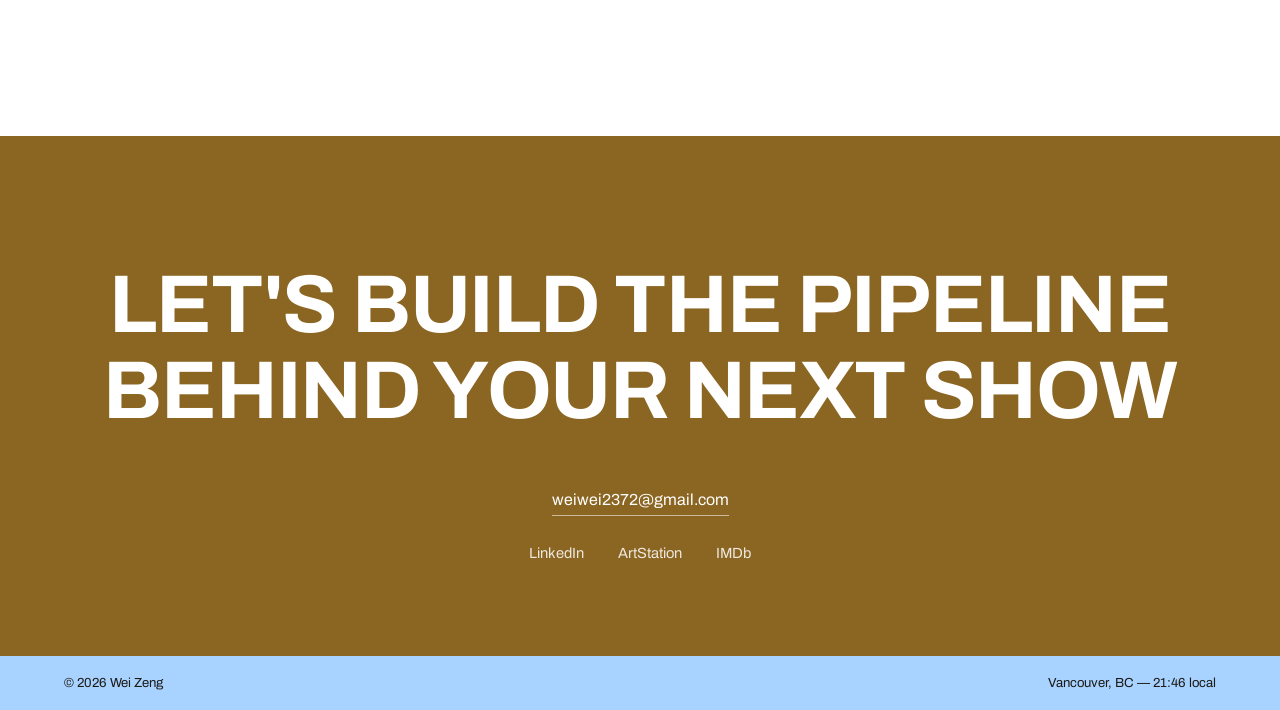
==== commit 591aa9ba: "Add day/night toggle in nav; mode-aware theme loader (no-flash)" ====
--- a/index.html
+++ b/index.html
@@ -34,13 +34,24 @@
     const cfg = await (await fetch("theme.json")).json();
     const t = cfg.themes[cfg.active];
     if (!t) return;
+    window.__wzTheme = t; /* day + night palettes, reused by the toggle */
+    const mode = localStorage.getItem("wz-theme") === "night" ? "night" : "day";
+    const pal = t[mode] || t.day || t;
     const root = document.documentElement.style;
-    for (const k in t) if (!k.startsWith("_")) root.setProperty("--" + k, t[k]);
-    const svg = `<svg xmlns='http://www.w3.org/2000/svg' viewBox='0 0 32 32'><rect width='32' height='32' rx='6' fill='${t.gold}'/><circle cx='16' cy='16' r='7' fill='none' stroke='${t.sky}' stroke-width='3'/></svg>`;
+    for (const k in pal) if (!k.startsWith("_")) root.setProperty("--" + k, pal[k]);
+    const fav = (t.day || t);
+    const svg = `<svg xmlns='http://www.w3.org/2000/svg' viewBox='0 0 32 32'><rect width='32' height='32' rx='6' fill='${fav.gold}'/><circle cx='16' cy='16' r='7' fill='none' stroke='${fav.sky}' stroke-width='3'/></svg>`;
     let link = document.querySelector("link[rel='icon']");
     if (link) link.href = "data:image/svg+xml," + encodeURIComponent(svg);
   } catch (e) { /* no theme.json or file:// — keep stylesheet defaults */ }
 })();
+</script>
+<script>
+/* Restore saved day/night mode before first paint (no flash) */
+try {
+  if (localStorage.getItem("wz-theme") === "night")
+    document.documentElement.setAttribute("data-theme", "night");
+} catch (e) {}
 </script>
 </head>
 <body>
@@ -55,6 +66,10 @@
     <a href="#experience">Experience</a>
     <a href="#skills">Skills</a>
     <a href="#contact">Contact</a>
+    <button class="theme-toggle" id="themeToggle" type="button" aria-label="Toggle day / night mode">
+      <svg class="icon-sun" viewBox="0 0 24 24" fill="none" stroke="currentColor" stroke-width="2.2" stroke-linecap="round"><circle cx="12" cy="12" r="4.4"/><path d="M12 2.5v2.4M12 19.1v2.4M2.5 12h2.4M19.1 12h2.4M5 5l1.7 1.7M17.3 17.3L19 19M19 5l-1.7 1.7M6.7 17.3L5 19"/></svg>
+      <svg class="icon-moon" viewBox="0 0 24 24" fill="none" stroke="currentColor" stroke-width="2.2" stroke-linecap="round" stroke-linejoin="round"><path d="M20.4 14.2A8.5 8.5 0 1 1 9.8 3.6a7 7 0 1 0 10.6 10.6z"/></svg>
+    </button>
   </nav>
 </header>
 
--- a/styles.css
+++ b/styles.css
@@ -1,27 +1,21 @@
 /* ============================================================
    WEI ZENG — PORTFOLIO
-   Art direction: pipeline control room
-   "Pipeline control room" — Jedi saber green on ink
+   Art direction: light editorial CV
+   Olive-gold blocks · sky-blue accents · Archivo
+   Recolor via theme.json (loader overrides the vars below)
    ============================================================ */
 
 :root {
-  --ink:        #070d09;
-  --ink-2:      #0a130d;
-  --panel:      #0e1a12;
-  --panel-2:    #13221a;
-  --bone:       #e8f7ec;
-  --bone-dim:   #9fb9a8;
-  --dim:        #718a79;
-  --faint:      #4d6355;
-  --blue:       #2ee07a;
-  --blue-soft:  #b3f7cf;
-  --blue-deep:  #0f9d58;
-  --line:       color-mix(in srgb, var(--bone) 12%, transparent);
-  --line-blue:  color-mix(in srgb, var(--blue) 35%, transparent);
-  --font-display: "Clash Display", "Arial Narrow", sans-serif;
-  --font-body:    "General Sans", "Helvetica Neue", sans-serif;
-  --font-mono:    "JetBrains Mono", "SFMono-Regular", Menlo, monospace;
-  --ease: cubic-bezier(.22, 1, .36, 1);
+  --gold:      #8B6522;
+  --gold-deep: #694F23;
+  --sky:       #A8D2FF;
+  --sky-deep:  #86BDF5;
+  --paper:     #ffffff;
+  --ink:       #1c1a16;
+  --ink-soft:  #5c5648;
+  --line:      #e7e1d3;
+  --font:      "Archivo", "Helvetica Neue", sans-serif;
+  --ease:      cubic-bezier(.22, 1, .36, 1);
 }
 
 * { margin: 0; padding: 0; box-sizing: border-box; }
@@ -29,764 +23,302 @@
 html { scroll-behavior: smooth; }
 
 body {
-  background: var(--ink);
-  color: var(--bone);
-  font-family: var(--font-body);
-  font-size: 17px;
+  background: var(--paper);
+  color: var(--ink);
+  font-family: var(--font);
+  font-size: 16px;
   line-height: 1.6;
+  padding-top: 52px; /* nav height */
   -webkit-font-smoothing: antialiased;
-  overflow-x: hidden;
-}
-
-::selection { background: var(--blue); color: color-mix(in srgb, var(--ink) 88%, var(--blue)); }
-
-a { color: inherit; text-decoration: none; }
-
-.mono { font-family: var(--font-mono); font-size: .72rem; letter-spacing: .12em; text-transform: uppercase; }
-
-/* ---------- atmosphere ---------- */
-
-.grain {
-  position: fixed; inset: -50%;
-  pointer-events: none; z-index: 90;
-  opacity: .05;
-  background-image: url("data:image/svg+xml,%3Csvg xmlns='http://www.w3.org/2000/svg' width='240' height='240'%3E%3Cfilter id='n'%3E%3CfeTurbulence type='fractalNoise' baseFrequency='0.85' numOctaves='2' stitchTiles='stitch'/%3E%3C/filter%3E%3Crect width='100%25' height='100%25' filter='url(%23n)'/%3E%3C/svg%3E");
-  animation: grain 7s steps(8) infinite;
-}
-@keyframes grain {
-  0%,100% { transform: translate(0,0); } 25% { transform: translate(-2%,3%); }
-  50% { transform: translate(3%,-2%); } 75% { transform: translate(-3%,-3%); }
-}
-
-.scroll-progress {
-  position: fixed; top: 0; left: 0; height: 2px; width: 0%;
-  background: var(--blue); z-index: 100;
-  box-shadow: 0 0 12px var(--blue);
-}
-
-/* ---------- nav ---------- */
-
+}
+
+a { color: inherit; }
+img { display: block; max-width: 100%; }
+
+::selection { background: var(--sky); color: var(--ink); }
+
+/* ============ NAV ============ */
 .nav {
-  position: fixed; top: 0; left: 0; right: 0; z-index: 80;
+  position: fixed; inset: 0 0 auto 0; z-index: 100;
+  height: 52px;
   display: flex; align-items: center; justify-content: space-between;
-  gap: 24px; padding: 18px clamp(20px, 4vw, 56px);
-  border-bottom: 1px solid transparent;
-  transition: background .4s var(--ease), border-color .4s var(--ease), padding .4s var(--ease);
-}
-.nav.is-scrolled {
-  background: rgba(11, 13, 14, .82);
-  backdrop-filter: blur(14px);
-  -webkit-backdrop-filter: blur(14px);
-  border-bottom-color: var(--line);
-  padding-top: 12px; padding-bottom: 12px;
-}
-.nav__brand { display: flex; align-items: center; gap: 10px; }
-.nav__name {
-  font-family: var(--font-display); font-weight: 600; letter-spacing: .18em;
+  padding: 0 5vw;
+  background: var(--sky);
+  font-size: .86rem; font-weight: 500;
+}
+.nav__brand { text-decoration: none; font-weight: 600; }
+.nav__links { display: flex; gap: clamp(14px, 2.4vw, 34px); }
+.nav__links a { text-decoration: none; opacity: .85; transition: opacity .2s; }
+.nav__links a:hover { opacity: 1; text-decoration: underline; text-underline-offset: 4px; }
+
+/* ============ HERO ============ */
+.hero {
+  background: var(--gold);
+  color: #fff;
+  padding: clamp(48px, 9vh, 110px) 5vw clamp(56px, 9vh, 110px);
+  min-height: calc(100svh - 52px);
+  display: flex; flex-direction: column; justify-content: space-between; gap: 5vh;
+}
+.hero__name {
+  font-size: clamp(3.4rem, 13.5vw, 14.5rem);
+  line-height: .96;
+  font-weight: 700;
+  letter-spacing: -.02em;
+  white-space: nowrap;
+}
+.hero__row {
+  display: grid;
+  grid-template-columns: minmax(280px, 1fr) 1.25fr;
+  gap: clamp(32px, 5vw, 90px);
+  align-items: end;
+}
+.hero__label { font-size: .82rem; opacity: .85; margin-bottom: 14px; }
+.hero__intro {
+  font-size: clamp(1.15rem, 1.8vw, 1.55rem);
+  font-weight: 600;
+  line-height: 1.35;
+  letter-spacing: -.01em;
+  max-width: 22ch;
+  margin-bottom: 30px;
+}
+.hero__intro strong { font-weight: 700; }
+.hero__btn {
+  display: inline-block;
+  background: var(--sky);
+  color: var(--ink);
+  text-decoration: none;
+  font-size: .9rem; font-weight: 500;
+  padding: 13px 40px;
+  border-radius: 999px;
+  transition: background .25s var(--ease), transform .25s var(--ease);
+}
+.hero__btn:hover { background: var(--sky-deep); transform: translateY(-2px); }
+.hero__photos {
+  display: grid;
+  grid-template-columns: repeat(3, 1fr);
+  gap: clamp(12px, 1.6vw, 24px);
+}
+.hphoto img {
+  width: 100%;
+  aspect-ratio: 3 / 4;
+  object-fit: cover;
+  border-radius: 12px;
+}
+.hphoto figcaption { font-size: .82rem; margin-top: 10px; opacity: .9; }
+
+/* ============ SECTIONS ============ */
+.section { padding: clamp(70px, 12vh, 140px) 5vw 0; max-width: 1560px; margin: 0 auto; }
+.section:last-of-type { padding-bottom: clamp(70px, 12vh, 140px); }
+
+.stitle {
+  font-size: clamp(2.4rem, 4.6vw, 4.2rem);
+  font-weight: 650;
+  letter-spacing: -.015em;
+  color: var(--gold-deep);
+  margin-bottom: clamp(30px, 5vh, 54px);
+}
+.ssub { color: var(--ink-soft); margin: -18px 0 34px; max-width: 52ch; }
+
+section { scroll-margin-top: 64px; }
+footer { scroll-margin-top: 0; }
+
+/* ============ SELECTED WORK (image-card grid, data-driven) ============ */
+.workgrid {
+  display: grid;
+  grid-template-columns: repeat(6, 1fr);
+  gap: clamp(16px, 2.4vw, 34px);
+}
+.wcard { grid-column: span 2; text-decoration: none; }
+.wcard--wide { grid-column: span 4; }
+.wcard img {
+  width: 100%; aspect-ratio: 4 / 3; object-fit: cover;
+  border-radius: 12px;
+  transition: transform .4s var(--ease);
+}
+.wcard:hover img { transform: scale(.985); }
+.wcard figcaption {
+  display: flex; justify-content: space-between; align-items: baseline;
+  font-size: .92rem; margin-top: 12px;
+}
+.wcard__arrow { transition: transform .3s var(--ease); }
+.wcard:hover .wcard__arrow { transform: translateX(6px); }
+.workgrid__empty {
+  grid-column: 1 / -1;
+  border: 1px dashed var(--line);
+  border-radius: 12px;
+  padding: 64px 24px;
+  text-align: center;
+  color: var(--ink-soft);
+  font-size: .92rem;
+}
+
+/* ============ ORIGINS (image grid) ============ */
+.ogrid {
+  display: grid;
+  grid-template-columns: repeat(6, 1fr);
+  gap: clamp(16px, 2.4vw, 34px);
+}
+.ocell {
+  grid-column: span 2;
+  text-decoration: none;
+}
+.ocell:nth-child(6n+1), .ocell:nth-child(6n+6) { grid-column: span 3; }
+.ocell img {
+  width: 100%; aspect-ratio: 4 / 3; object-fit: cover;
+  border-radius: 12px;
+  transition: transform .4s var(--ease);
+}
+.ocell:hover img { transform: scale(.985); }
+.ocell__cap {
+  display: flex; justify-content: space-between; align-items: baseline; gap: 12px;
+  font-size: .92rem; margin-top: 12px;
+}
+.ocell__cap small { color: var(--ink-soft); font-size: .78rem; }
+.ocell__arrow { transition: transform .3s var(--ease); }
+.ocell:hover .ocell__arrow { transform: translateX(6px); }
+.omore { margin-top: 34px; }
+.omore a {
+  text-decoration: none; font-weight: 600; font-size: .95rem;
+  border-bottom: 2px solid var(--sky); padding-bottom: 2px;
+}
+.omore a span { display: inline-block; transition: transform .3s var(--ease); }
+.omore a:hover span { transform: translateX(6px); }
+
+/* ============ ABOUT ============ */
+.about__grid {
+  display: grid;
+  grid-template-columns: minmax(240px, .9fr) 1.6fr;
+  gap: clamp(32px, 5vw, 90px);
+}
+.about__lead {
+  font-size: clamp(1.3rem, 2vw, 1.7rem);
+  font-weight: 600; line-height: 1.35; letter-spacing: -.01em;
+  color: var(--gold-deep);
+}
+.about__body p { color: var(--ink-soft); margin-bottom: 1.2em; max-width: 62ch; }
+.about__body strong { color: var(--ink); }
+.about__facts { list-style: none; margin-top: 34px; }
+.about__facts li {
+  display: flex; gap: 18px; align-items: baseline;
+  padding: 12px 0; border-top: 1px solid var(--line);
+  font-size: .92rem;
+}
+.about__facts span {
+  min-width: 90px; font-size: .76rem; text-transform: uppercase;
+  letter-spacing: .12em; color: var(--ink-soft);
+}
+
+/* ============ EXPERIENCE / EDUCATION rows ============ */
+.xlist { border-top: 1px solid var(--line); }
+.xrow {
+  display: grid;
+  grid-template-columns: 64px 1.1fr 1fr 1.5fr;
+  gap: clamp(16px, 3vw, 48px);
+  padding: 30px 0;
+  border-bottom: 1px solid var(--line);
+  align-items: start;
+}
+.xrow--plain { grid-template-columns: 64px 1.1fr 2.5fr; }
+.xrow__num { font-size: .9rem; color: var(--ink-soft); padding-top: 3px; }
+.xrow__role { font-size: 1.12rem; font-weight: 650; letter-spacing: -.01em; }
+.xrow__org { font-size: .95rem; }
+.xrow__org span { display: block; color: var(--ink-soft); font-size: .84rem; margin-top: 2px; }
+.xrow__desc { font-size: .9rem; color: var(--ink-soft); max-width: 52ch; }
+
+/* ============ SKILLS (sky-block mosaic) ============ */
+.sgrid {
+  display: grid;
+  grid-template-columns: repeat(6, 1fr);
+  grid-auto-rows: 96px;
+  grid-auto-flow: dense;
+  gap: clamp(12px, 1.6vw, 22px);
+}
+.sblock {
+  position: relative;
+  grid-column: span 2;
+  background: var(--sky);
+  border-radius: 10px;
+  padding: 14px 16px;
+  display: flex; align-items: flex-end;
+  transition: background .3s var(--ease), transform .3s var(--ease);
+}
+.sblock:hover { background: var(--sky-deep); transform: translateY(-3px); }
+.sblock:nth-child(7n+1) { grid-column: span 2; grid-row: span 2; }
+.sblock:nth-child(7n+4) { grid-column: span 3; }
+.sblock:nth-child(7n+6) { grid-column: span 1; }
+.sblock__icon {
+  position: absolute; top: 12px; left: 14px;
+  font-size: .8rem; line-height: 1; color: var(--gold-deep);
+}
+.sblock__label { font-size: .88rem; font-weight: 500; line-height: 1.25; }
+
+/* ============ CONTACT ============ */
+.contact {
+  margin-top: clamp(70px, 12vh, 140px);
+  background: var(--gold);
+  color: #fff;
+  text-align: center;
+  padding: clamp(80px, 14vh, 150px) 5vw 0;
+}
+.contact__cta {
+  font-size: clamp(2.2rem, 6.4vw, 6.4rem);
+  font-weight: 700;
+  line-height: 1.04;
+  letter-spacing: -.015em;
+  text-transform: uppercase;
+  margin-bottom: clamp(36px, 6vh, 64px);
+}
+.contact__mail {
+  display: inline-block;
+  font-size: 1rem; text-decoration: none;
+  border-bottom: 1px solid rgba(255,255,255,.55);
+  padding-bottom: 3px;
+  margin-bottom: 26px;
+  transition: border-color .25s;
+}
+.contact__mail:hover { border-color: #fff; }
+.contact__socials { display: flex; justify-content: center; gap: 34px; font-size: .92rem; }
+.contact__socials a { text-decoration: none; opacity: .85; }
+.contact__socials a:hover { opacity: 1; text-decoration: underline; text-underline-offset: 4px; }
+.contact__bar {
+  margin-top: clamp(60px, 10vh, 110px);
+  margin-left: -5vw; margin-right: -5vw;
+  background: var(--sky);
+  color: var(--ink);
+  height: 54px;
+  display: flex; align-items: center; justify-content: space-between;
+  padding: 0 5vw;
   font-size: .82rem;
 }
-.nav__mark { transition: transform .5s var(--ease); }
-.nav__brand:hover .nav__mark { transform: rotate(90deg); }
-.nav__links { display: flex; gap: clamp(14px, 2.2vw, 34px); }
-.nav__links a {
-  font-family: var(--font-mono); font-size: .7rem; letter-spacing: .14em;
-  text-transform: uppercase; color: var(--bone-dim);
-  position: relative; padding: 4px 0; transition: color .3s;
-}
-.nav__links a:hover { color: var(--bone); }
-.nav__links a::after {
-  content: ""; position: absolute; left: 0; bottom: 0; height: 1px; width: 0%;
-  background: var(--blue); transition: width .35s var(--ease);
-}
-.nav__links a:hover::after { width: 100%; }
-.nav__idx { color: var(--blue); margin-right: 5px; font-size: .62rem; }
-.nav__status {
-  display: flex; align-items: center; gap: 9px;
-  font-size: .66rem; color: var(--bone-dim);
-  border: 1px solid var(--line); border-radius: 2px;
-  padding: 7px 12px; background: rgba(18,22,24,.5);
-  white-space: nowrap;
-}
-.pulse {
-  width: 7px; height: 7px; border-radius: 50%; background: #4ade80;
-  box-shadow: 0 0 0 0 rgba(74,222,128,.6);
-  animation: pulse 2.2s infinite;
-}
-.pulse--inline { display: inline-block; margin-right: 7px; vertical-align: 1px; }
-@keyframes pulse {
-  0% { box-shadow: 0 0 0 0 rgba(74,222,128,.55); }
-  70% { box-shadow: 0 0 0 8px rgba(74,222,128,0); }
-  100% { box-shadow: 0 0 0 0 rgba(74,222,128,0); }
-}
-
-/* ---------- hero ---------- */
-
-.hero {
-  position: relative; min-height: 100svh;
-  display: grid; align-items: center;
-  padding: 120px clamp(20px, 5vw, 72px) 90px;
-  overflow: hidden;
-}
-.hero::before {
-  content: ""; position: absolute; inset: 0;
-  background-image:
-    linear-gradient(color-mix(in srgb, var(--bone) 4.5%, transparent) 1px, transparent 1px),
-    linear-gradient(90deg, color-mix(in srgb, var(--bone) 4.5%, transparent) 1px, transparent 1px);
-  background-size: 72px 72px;
-  mask-image: radial-gradient(ellipse 90% 80% at 55% 40%, #000 30%, transparent 78%);
-  -webkit-mask-image: radial-gradient(ellipse 90% 80% at 55% 40%, #000 30%, transparent 78%);
-}
-.hero__graph { position: absolute; inset: 0; width: 100%; height: 100%; opacity: .9; }
-.gnode circle:first-child { fill: var(--ink); stroke: var(--bone-dim); stroke-width: 1.4; }
-.gnode--core circle:first-child,
-.gnode--accent circle:first-child { stroke: var(--blue); }
-.gnode__halo {
-  fill: none !important; stroke: var(--blue) !important; stroke-width: 1 !important;
-  transform-origin: center; animation: halo 3s var(--ease) infinite;
-}
-@keyframes halo {
-  0% { transform: scale(1); opacity: .8; }
-  100% { transform: scale(3.4); opacity: 0; }
-}
-.flow { stroke: url(#edge); stroke-dasharray: 6 10; animation: dash 26s linear infinite; }
-.flow--b { stroke: color-mix(in srgb, var(--bone) 14%, transparent); animation-duration: 38s; animation-direction: reverse; }
-.flow--c { stroke: color-mix(in srgb, var(--bone) 10%, transparent); animation-duration: 46s; }
-.flow--d { stroke: color-mix(in srgb, var(--blue) 18%, transparent); animation-duration: 32s; }
-.flow--e { stroke: color-mix(in srgb, var(--bone) 8%, transparent); }
-@keyframes dash { to { stroke-dashoffset: -1000; } }
-
-.hero__ghost {
-  position: absolute; top: 50%; right: -3%; transform: translateY(-52%);
-  font-family: var(--font-display); font-weight: 700;
-  font-size: clamp(120px, 24vw, 380px);
-  letter-spacing: -.02em; line-height: 1;
-  color: transparent; -webkit-text-stroke: 1px color-mix(in srgb, var(--bone) 6%, transparent);
-  pointer-events: none; user-select: none; white-space: nowrap;
-}
-
-.hero__inner { position: relative; max-width: 880px; }
-.hero__kicker {
-  display: flex; align-items: center; gap: 14px;
-  color: var(--dim); margin-bottom: 26px;
-}
-.hero__kicker-rule { width: 46px; height: 1px; background: var(--blue); display: inline-block; }
-.hero__clock { color: var(--blue-soft); }
-.hero__title {
-  font-family: var(--font-display); font-weight: 600;
-  font-size: clamp(4.2rem, 13.5vw, 11.5rem);
-  line-height: .92; letter-spacing: -.02em;
-  text-transform: uppercase;
-}
-.hero__line { display: block; }
-.hero__line--outline {
-  color: transparent;
-  -webkit-text-stroke: 1.5px var(--blue);
-  text-shadow: 0 0 60px color-mix(in srgb, var(--blue) 25%, transparent);
-  margin-left: clamp(0px, 6vw, 90px);
-}
-.hero__roles {
-  margin-top: 30px; color: var(--bone-dim);
-  display: flex; flex-wrap: wrap; gap: 14px; align-items: center;
-  font-size: .78rem;
-}
-.hero__roles i { color: var(--blue); font-style: normal; }
-.hero__roles span { position: relative; }
-.hero__roles span:first-child { color: var(--blue-soft); }
-.hero__tagline {
-  margin-top: 22px; max-width: 560px;
-  font-size: clamp(1.02rem, 1.6vw, 1.2rem);
-  color: var(--bone-dim); line-height: 1.65;
-}
-.hero__tagline strong { color: var(--bone); font-weight: 600; border-bottom: 1px solid var(--line-blue); }
-.hero__cta { margin-top: 38px; display: flex; flex-wrap: wrap; gap: 16px; }
-
-.btn {
-  font-family: var(--font-mono); font-size: .74rem; letter-spacing: .16em;
-  text-transform: uppercase; padding: 15px 26px;
-  display: inline-flex; align-items: center; gap: 6px;
-  transition: all .35s var(--ease); position: relative;
-}
-.btn--primary { background: var(--blue); color: color-mix(in srgb, var(--ink) 88%, var(--blue)); font-weight: 700; }
-.btn--primary:hover { background: var(--blue-soft); box-shadow: 0 0 34px color-mix(in srgb, var(--blue) 35%, transparent); transform: translateY(-2px); }
-.btn__bracket { opacity: .6; }
-.btn--ghost { border: 1px solid var(--line); color: var(--bone-dim); }
-.btn--ghost:hover { border-color: var(--blue); color: var(--blue-soft); transform: translateY(-2px); }
-
-.hero__spec {
-  position: absolute; right: clamp(20px, 5vw, 72px); bottom: 150px;
-  width: 268px; background: rgba(15,18,19,.78);
-  border: 1px solid var(--line); border-left: 2px solid var(--blue);
-  padding: 20px 22px;
-  backdrop-filter: blur(8px); -webkit-backdrop-filter: blur(8px);
-}
-.hero__spec-head { color: var(--blue); margin-bottom: 14px; }
-.spec > div {
-  display: flex; justify-content: space-between; gap: 10px;
-  padding: 7px 0; border-bottom: 1px dashed color-mix(in srgb, var(--bone) 8%, transparent);
-  font-size: .8rem;
-}
-.spec > div:last-child { border-bottom: none; }
-.spec dt { color: var(--dim); font-family: var(--font-mono); font-size: .64rem; letter-spacing: .14em; text-transform: uppercase; }
-.spec dd { margin: 0; color: var(--bone-dim); font-family: var(--font-mono); font-size: .72rem; }
-.accent { color: var(--blue) !important; }
-
-/* marquee */
-.hero__marquee {
-  position: absolute; left: 0; right: 0; bottom: 0;
-  border-top: 1px solid var(--line);
-  overflow: hidden; padding: 13px 0;
-  background: rgba(11,13,14,.6);
-}
-.marquee__track {
-  display: flex; gap: 44px; white-space: nowrap; width: max-content;
-  color: var(--faint); font-size: .72rem; letter-spacing: .22em;
-  animation: marquee 55s linear infinite;
-}
-.marquee__track b { color: var(--bone-dim); font-weight: 500; }
-.marquee__track i { color: var(--blue-deep); font-style: normal; }
-@keyframes marquee { to { transform: translateX(-50%); } }
-
-.hero__scroll {
-  position: absolute; left: clamp(20px, 5vw, 72px); bottom: 92px;
-  display: flex; align-items: center; gap: 12px;
-  color: var(--dim); font-size: .64rem; letter-spacing: .2em;
-  writing-mode: initial;
-}
-.hero__scroll-line { width: 54px; height: 1px; background: var(--faint); position: relative; overflow: hidden; }
-.hero__scroll-line::after {
-  content: ""; position: absolute; inset: 0; background: var(--blue);
-  animation: scrollline 2.2s var(--ease) infinite;
-}
-@keyframes scrollline { 0% { transform: translateX(-100%);} 60%,100% { transform: translateX(100%);} }
-
-/* ---------- sections ---------- */
-
-.section {
-  position: relative;
-  padding: clamp(90px, 12vw, 160px) clamp(20px, 5vw, 72px);
-  max-width: 1440px; margin: 0 auto;
-}
-.section__head { margin-bottom: clamp(44px, 6vw, 80px); position: relative; }
-.section__index { color: var(--blue); margin-bottom: 18px; display: flex; align-items: center; gap: 16px; }
-.section__index::after { content: ""; flex: 0 0 120px; height: 1px; background: var(--line-blue); max-width: 18vw; }
-.section__title {
-  font-family: var(--font-display); font-weight: 500;
-  font-size: clamp(2.4rem, 6vw, 4.6rem);
-  line-height: 1.02; letter-spacing: -.01em; text-transform: uppercase;
-}
-.section__title em {
-  font-style: normal; color: transparent;
-  -webkit-text-stroke: 1px var(--bone-dim);
-}
-.section__note { color: var(--dim); margin-top: 20px; }
-
-/* ---------- work grid ---------- */
-
-.workgrid { display: flex; flex-direction: column; gap: 22px; }
-
-.case {
-  position: relative;
-  display: grid; grid-template-columns: 1.15fr 1fr;
-  background: var(--panel);
-  border: 1px solid var(--line);
-  overflow: hidden;
-  transition: border-color .4s, transform .4s var(--ease), background .4s;
-}
-.case:hover { border-color: var(--line-blue); transform: translateY(-3px); background: var(--panel-2); }
-.case:nth-child(even) { direction: rtl; }
-.case:nth-child(even) > * { direction: ltr; }
-
-.case__visual {
-  position: relative; min-height: 320px;
-  background: var(--ink-2);
-  border: 0 solid var(--line);
-  display: flex; align-items: center; justify-content: center;
-  overflow: hidden;
-}
-.case:nth-child(odd) .case__visual { border-right-width: 1px; }
-.case:nth-child(even) .case__visual { border-left-width: 1px; }
-
-.case__corner { position: absolute; width: 14px; height: 14px; border-color: var(--blue); opacity: .7; }
-.case__corner--tl { top: 10px; left: 10px; border-top: 1.5px solid; border-left: 1.5px solid; }
-.case__corner--br { bottom: 10px; right: 10px; border-bottom: 1.5px solid; border-right: 1.5px solid; }
-
-.case__body { padding: clamp(28px, 3.4vw, 52px); display: flex; flex-direction: column; justify-content: center; }
-.case__meta {
-  display: flex; flex-wrap: wrap; gap: 8px 18px;
-  color: var(--dim); margin-bottom: 16px;
-}
-.case__meta b { color: var(--blue); font-weight: 500; }
-.case__title {
-  font-family: var(--font-display); font-weight: 500;
-  font-size: clamp(1.5rem, 2.6vw, 2.1rem); line-height: 1.12;
-  text-transform: uppercase; margin-bottom: 14px;
-}
-.case__org { color: var(--blue-soft); font-family: var(--font-mono); font-size: .72rem; letter-spacing: .14em; margin-bottom: 18px; text-transform: uppercase; }
-.case__desc { color: var(--bone-dim); font-size: .95rem; margin-bottom: 22px; }
-.case__tags { display: flex; flex-wrap: wrap; gap: 8px; }
-.tag {
-  font-family: var(--font-mono); font-size: .62rem; letter-spacing: .1em; text-transform: uppercase;
-  color: var(--bone-dim); border: 1px solid var(--line);
-  padding: 5px 10px; border-radius: 1px;
-  transition: border-color .3s, color .3s;
-}
-.case:hover .tag { border-color: color-mix(in srgb, var(--blue) 30%, transparent); color: var(--blue-soft); }
-.case__link {
-  margin-top: 26px; align-self: flex-start;
-  font-family: var(--font-mono); font-size: .7rem; letter-spacing: .16em; text-transform: uppercase;
-  color: var(--blue); display: inline-flex; gap: 8px;
-}
-.case__link::after {
-  content: ""; display: block; position: absolute;
-}
-.case__link span { transition: transform .3s var(--ease); display: inline-block; }
-.case__link:hover span { transform: translateX(6px); }
-
-/* featured visual — live node map */
-.case--featured { grid-template-columns: 1.25fr 1fr; }
-.nodemap { width: 100%; height: 100%; min-height: 380px; }
-.nodemap text { font-family: var(--font-mono); font-size: 13px; fill: var(--bone-dim); letter-spacing: .12em; }
-.nodemap #nmgrid path { stroke: color-mix(in srgb, var(--bone) 5%, transparent); }
-.nodemap .nm-node { fill: var(--ink); stroke: color-mix(in srgb, var(--bone) 30%, transparent); stroke-width: 1.2; transition: stroke .3s; }
-.nodemap .nm-node--core { stroke: var(--blue); stroke-width: 1.6; }
-.nodemap .nm-node--external { stroke-dasharray: 4 5; stroke: color-mix(in srgb, var(--bone) 35%, transparent); fill: color-mix(in srgb, var(--bone) 3%, transparent); }
-.nodemap .nm-node--dcc { stroke: color-mix(in srgb, var(--blue) 55%, transparent); }
-.nodemap .nm-edge { fill: none; stroke: color-mix(in srgb, var(--bone) 13%, transparent); stroke-width: 1.1; }
-.nodemap .nm-edge--hot { stroke: color-mix(in srgb, var(--blue) 40%, transparent); stroke-dasharray: 4 7; animation: dash 20s linear infinite; }
-.nodemap g:hover .nm-node { stroke: var(--blue-soft); }
-.nodemap g:hover text { fill: var(--blue-soft); }
-
-/* interactive nodes */
-.nm-tool { cursor: default; }
-.nm-tool--hasdemo { cursor: pointer; }
-.nm-tool--hasdemo:focus { outline: none; }
-.nm-tool--hasdemo:focus-visible .nm-node { stroke: var(--blue-soft); }
-.nm-tool--hasdemo .nm-badge {
-  font-family: var(--font-mono); font-size: 7px; letter-spacing: 1.5px;
-  fill: var(--dim); opacity: 0; transition: opacity .25s;
-  pointer-events: none;
-}
-.nm-tool--hasdemo:hover .nm-badge, .nm-tool--hasdemo.is-active .nm-badge { opacity: 1; fill: var(--blue); }
-.nm-tool--hasdemo.is-active .nm-node { stroke: var(--blue) !important; stroke-width: 2.2 !important; filter: drop-shadow(0 0 6px var(--blue)); }
-.nm-tool--hasdemo.is-active text { fill: var(--blue) !important; }
-
-/* featured card: demo overlay — covers the unchanged card, zero layout shift */
-.stage-inner { position: absolute; inset: 0; display: flex; align-items: center; justify-content: center; }
-.stage-inner--demo { flex-direction: column; align-items: stretch; padding: 14px; gap: 10px; }
-
-.demo-overlay {
-  position: absolute; inset: 0; z-index: 6;
-  display: grid; grid-template-columns: 1.25fr 1fr;
-  opacity: 0; pointer-events: none; transition: opacity .2s ease;
-}
-.demo-overlay.is-open { opacity: 1; pointer-events: auto; }
-.demo-overlay__visual {
-  position: relative; overflow: hidden;
-  background: var(--ink-2);
-  border-right: 1px solid var(--line);
-}
-.demo-overlay__body {
-  background: var(--panel);
-  padding: clamp(28px, 3.4vw, 52px);
-  display: flex; flex-direction: column; justify-content: center;
-}
-
-.case__back {
-  display: inline-flex; align-items: center; gap: 6px;
-  background: transparent; border: 1px solid var(--line); color: var(--dim);
-  font-family: var(--font-mono); font-size: .68rem; letter-spacing: .12em;
-  text-transform: uppercase; padding: 6px 14px; border-radius: 4px;
-  cursor: pointer; margin-bottom: 16px; transition: all .25s;
-}
-.case__back:hover { border-color: var(--blue); color: var(--blue-soft); }
-.case__back--visual {
-  position: relative; z-index: 3; margin-bottom: 0; width: 100%;
-  justify-content: center; padding: 10px 14px; font-size: .74rem;
-  background: color-mix(in srgb, var(--blue) 10%, var(--panel));
-  border: 1px solid color-mix(in srgb, var(--blue) 45%, transparent);
-  color: var(--blue-soft);
-}
-.case__back--visual .case__back-arrow { transition: transform .25s; display: inline-block; }
-.case__back--visual:hover { background: color-mix(in srgb, var(--blue) 18%, var(--panel)); color: var(--bone); }
-.case__back--visual:hover .case__back-arrow { transform: translateX(-4px); }
-.mock-wrap { flex: 1; min-height: 0; position: relative; }
-@media (prefers-reduced-motion: reduce) { .demo-overlay { transition: none; } }
-
-/* demo mock consoles (clapper / relay) */
-.mock {
-  width: 100%; height: 100%; min-height: 0; flex: 1; align-self: stretch;
-  display: flex; flex-direction: column;
-  background: color-mix(in srgb, var(--panel) 55%, var(--ink));
-  border: 1px solid color-mix(in srgb, var(--bone) 10%, transparent);
-  border-radius: 6px; overflow: hidden; font-family: var(--font-mono);
-}
-.mock__titlebar {
-  display: flex; align-items: center; gap: 10px; padding: 10px 14px;
-  background: color-mix(in srgb, var(--panel-2) 70%, var(--ink));
-  border-bottom: 1px solid color-mix(in srgb, var(--bone) 8%, transparent);
-}
-.mock__sym { color: var(--blue); font-size: 13px; }
-.mock__title { font-weight: 700; font-size: 11px; letter-spacing: 3px; color: var(--blue); }
-.mock__sub { font-size: 9px; color: var(--dim); letter-spacing: .5px; }
-.mock__mode {
-  margin-left: auto; font-size: 8px; letter-spacing: 1.5px; font-weight: 700;
-  color: var(--blue-deep); border: 1px solid color-mix(in srgb, var(--blue) 35%, transparent);
-  padding: 3px 8px; border-radius: 3px;
-}
-.mock__body { flex: 1; display: flex; flex-direction: column; padding: 12px 14px; gap: 10px; overflow: hidden; }
-.mock__stats { display: flex; flex-wrap: wrap; gap: 16px; font-size: 10px; letter-spacing: 1px; }
-.mock__stat b { font-size: 14px; margin-left: 4px; }
-.mock__table { flex: 1; overflow: hidden; display: flex; flex-direction: column; }
-.mock__row {
-  display: grid; grid-template-columns: 84px 1fr 74px; gap: 10px; align-items: baseline;
-  padding: 5px 0; font-size: 10px; border-bottom: 1px solid color-mix(in srgb, var(--bone) 4%, transparent);
-}
-.mock__row--head { color: var(--blue); font-weight: 700; letter-spacing: 1px; font-size: 9px; border-bottom: 1px solid color-mix(in srgb, var(--bone) 12%, transparent); }
-.mock__action { color: var(--blue-deep); font-weight: 700; letter-spacing: .5px; }
-.mock__dir { color: var(--blue-deep); letter-spacing: .5px; white-space: nowrap; }
-.mock__dir.is-both { color: #fbbf24; }
-.mock__detail { color: var(--bone-dim); overflow: hidden; text-overflow: ellipsis; white-space: nowrap; }
-.mock__detail em, .mock__detail small { color: var(--dim); font-style: normal; font-size: 9px; }
-.mock__status { font-weight: 700; font-size: 9px; letter-spacing: 1px; text-align: right; }
-.mock__log { font-size: 9px; color: var(--dim); padding-top: 8px; border-top: 1px solid color-mix(in srgb, var(--bone) 6%, transparent); }
-.mock__log b { color: var(--blue); font-weight: 700; }
-
-/* dossier visuals for image-less cases */
-.dossier {
-  position: absolute; inset: 0;
-  display: flex; flex-direction: column; align-items: center; justify-content: center;
-  gap: 8px; padding: 30px; text-align: center;
-  background:
-    radial-gradient(ellipse 80% 70% at 50% 120%, color-mix(in srgb, var(--blue) 10%, transparent), transparent 60%),
-    var(--ink-2);
-}
-.dossier__index {
-  font-family: var(--font-display); font-weight: 600; font-size: clamp(4rem, 8vw, 6.4rem);
-  color: transparent; -webkit-text-stroke: 1px color-mix(in srgb, var(--bone) 22%, transparent);
-  line-height: 1;
-}
-.dossier__word {
-  font-family: var(--font-display); font-weight: 600; text-transform: uppercase;
-  font-size: clamp(1rem, 2vw, 1.5rem); letter-spacing: .34em; color: var(--bone-dim);
-}
-.dossier__sub { font-family: var(--font-mono); font-size: .64rem; letter-spacing: .2em; color: var(--blue-deep); text-transform: uppercase; }
-.dossier__bars { display: flex; gap: 5px; margin-top: 14px; }
-.dossier__bars i { width: 5px; height: 22px; background: color-mix(in srgb, var(--blue) 28%, transparent); display: block; animation: bar 1.6s var(--ease) infinite; }
-.dossier__bars i:nth-child(2){ animation-delay:.15s; height:30px;} .dossier__bars i:nth-child(3){animation-delay:.3s;height:16px;}
-.dossier__bars i:nth-child(4){ animation-delay:.45s; height:26px;} .dossier__bars i:nth-child(5){animation-delay:.6s;height:20px;}
-.dossier__bars i:nth-child(6){ animation-delay:.75s; height:34px;} .dossier__bars i:nth-child(7){animation-delay:.9s;height:18px;}
-@keyframes bar { 0%,100%{ transform: scaleY(.5);} 50%{ transform: scaleY(1.15);} }
-
-.case__img { width: 100%; height: 100%; object-fit: cover; position: absolute; inset: 0; filter: grayscale(.25) contrast(1.05); transition: transform .8s var(--ease), filter .5s; }
-.case:hover .case__img { transform: scale(1.045); filter: grayscale(0); }
-
-/* dossier visuals for image-less cases */
-.dossier {
-  position: absolute; inset: 0;
-  display: flex; flex-direction: column; align-items: center; justify-content: center;
-  gap: 8px; padding: 30px; text-align: center;
-  background:
-    radial-gradient(ellipse 80% 70% at 50% 120%, color-mix(in srgb, var(--blue) 10%, transparent), transparent 60%),
-    var(--ink-2);
-}
-.dossier__index {
-  font-family: var(--font-display); font-weight: 600; font-size: clamp(4rem, 8vw, 6.4rem);
-  color: transparent; -webkit-text-stroke: 1px color-mix(in srgb, var(--bone) 22%, transparent);
-  line-height: 1;
-}
-.dossier__word {
-  font-family: var(--font-display); font-weight: 600; text-transform: uppercase;
-  font-size: clamp(1rem, 2vw, 1.5rem); letter-spacing: .34em; color: var(--bone-dim);
-}
-.dossier__sub { font-family: var(--font-mono); font-size: .64rem; letter-spacing: .2em; color: var(--blue-deep); text-transform: uppercase; }
-.dossier__bars { display: flex; gap: 5px; margin-top: 14px; }
-.dossier__bars i { width: 5px; height: 22px; background: color-mix(in srgb, var(--blue) 28%, transparent); display: block; animation: bar 1.6s var(--ease) infinite; }
-.dossier__bars i:nth-child(2){ animation-delay:.15s; height:30px;} .dossier__bars i:nth-child(3){animation-delay:.3s;height:16px;}
-.dossier__bars i:nth-child(4){ animation-delay:.45s; height:26px;} .dossier__bars i:nth-child(5){animation-delay:.6s;height:20px;}
-.dossier__bars i:nth-child(6){ animation-delay:.75s; height:34px;} .dossier__bars i:nth-child(7){animation-delay:.9s;height:18px;}
-@keyframes bar { 0%,100%{ transform: scaleY(.5);} 50%{ transform: scaleY(1.15);} }
-
-.case__img { width: 100%; height: 100%; object-fit: cover; position: absolute; inset: 0; filter: grayscale(.25) contrast(1.05); transition: transform .8s var(--ease), filter .5s; }
-.case:hover .case__img { transform: scale(1.045); filter: grayscale(0); }
-
-/* dossier visuals for image-less cases */
-.dossier {
-  position: absolute; inset: 0;
-  display: flex; flex-direction: column; align-items: center; justify-content: center;
-  gap: 8px; padding: 30px; text-align: center;
-  background:
-    radial-gradient(ellipse 80% 70% at 50% 120%, color-mix(in srgb, var(--blue) 10%, transparent), transparent 60%),
-    var(--ink-2);
-}
-.dossier__index {
-  font-family: var(--font-display); font-weight: 600; font-size: clamp(4rem, 8vw, 6.4rem);
-  color: transparent; -webkit-text-stroke: 1px color-mix(in srgb, var(--bone) 22%, transparent);
-  line-height: 1;
-}
-.dossier__word {
-  font-family: var(--font-display); font-weight: 600; text-transform: uppercase;
-  font-size: clamp(1rem, 2vw, 1.5rem); letter-spacing: .34em; color: var(--bone-dim);
-}
-.dossier__sub { font-family: var(--font-mono); font-size: .64rem; letter-spacing: .2em; color: var(--blue-deep); text-transform: uppercase; }
-.dossier__bars { display: flex; gap: 5px; margin-top: 14px; }
-.dossier__bars i { width: 5px; height: 22px; background: color-mix(in srgb, var(--blue) 28%, transparent); display: block; animation: bar 1.6s var(--ease) infinite; }
-.dossier__bars i:nth-child(2){ animation-delay:.15s; height:30px;} .dossier__bars i:nth-child(3){animation-delay:.3s;height:16px;}
-.dossier__bars i:nth-child(4){ animation-delay:.45s; height:26px;} .dossier__bars i:nth-child(5){animation-delay:.6s;height:20px;}
-.dossier__bars i:nth-child(6){ animation-delay:.75s; height:34px;} .dossier__bars i:nth-child(7){animation-delay:.9s;height:18px;}
-@keyframes bar { 0%,100%{ transform: scaleY(.5);} 50%{ transform: scaleY(1.15);} }
-
-.case__img { width: 100%; height: 100%; object-fit: cover; position: absolute; inset: 0; filter: grayscale(.25) contrast(1.05); transition: transform .8s var(--ease), filter .5s; }
-.case:hover .case__img { transform: scale(1.045); filter: grayscale(0); }
-
-/* dossier visuals for image-less cases */
-.dossier {
-  position: absolute; inset: 0;
-  display: flex; flex-direction: column; align-items: center; justify-content: center;
-  gap: 8px; padding: 30px; text-align: center;
-  background:
-    radial-gradient(ellipse 80% 70% at 50% 120%, color-mix(in srgb, var(--blue) 10%, transparent), transparent 60%),
-    var(--ink-2);
-}
-.dossier__index {
-  font-family: var(--font-display); font-weight: 600; font-size: clamp(4rem, 8vw, 6.4rem);
-  color: transparent; -webkit-text-stroke: 1px color-mix(in srgb, var(--bone) 22%, transparent);
-  line-height: 1;
-}
-.dossier__word {
-  font-family: var(--font-display); font-weight: 600; text-transform: uppercase;
-  font-size: clamp(1rem, 2vw, 1.5rem); letter-spacing: .34em; color: var(--bone-dim);
-}
-.dossier__sub { font-family: var(--font-mono); font-size: .64rem; letter-spacing: .2em; color: var(--blue-deep); text-transform: uppercase; }
-.dossier__bars { display: flex; gap: 5px; margin-top: 14px; }
-.dossier__bars i { width: 5px; height: 22px; background: color-mix(in srgb, var(--blue) 28%, transparent); display: block; animation: bar 1.6s var(--ease) infinite; }
-.dossier__bars i:nth-child(2){ animation-delay:.15s; height:30px;} .dossier__bars i:nth-child(3){animation-delay:.3s;height:16px;}
-.dossier__bars i:nth-child(4){ animation-delay:.45s; height:26px;} .dossier__bars i:nth-child(5){animation-delay:.6s;height:20px;}
-.dossier__bars i:nth-child(6){ animation-delay:.75s; height:34px;} .dossier__bars i:nth-child(7){animation-delay:.9s;height:18px;}
-@keyframes bar { 0%,100%{ transform: scaleY(.5);} 50%{ transform: scaleY(1.15);} }
-
-.case__img { width: 100%; height: 100%; object-fit: cover; position: absolute; inset: 0; filter: grayscale(.25) contrast(1.05); transition: transform .8s var(--ease), filter .5s; }
-.case:hover .case__img { transform: scale(1.045); filter: grayscale(0); }
-
-/* writeup rows */
-.case__writeup { margin: 18px 0 14px; display: flex; flex-direction: column; gap: 14px; }
-.writeup-row { display: grid; grid-template-columns: 90px 1fr; gap: 14px; align-items: start; }
-.writeup-label { font-size: 10px; letter-spacing: 2px; color: var(--blue); padding-top: 2px; }
-.writeup-text { font-size: 14px; line-height: 1.65; color: var(--bone-dim); margin: 0; }
-
-/* ---------- stats ---------- */
-
-.stats {
-  display: grid; grid-template-columns: repeat(4, 1fr);
-  border-top: 1px solid var(--line); border-bottom: 1px solid var(--line);
-  max-width: 1440px; margin: 0 auto;
-}
-.stats__item {
-  padding: 46px 30px; text-align: center;
-  border-right: 1px solid var(--line);
-}
-.stats__item:last-child { border-right: none; }
-.stats__num, .stats__suffix {
-  font-family: var(--font-display); font-weight: 600;
-  font-size: clamp(2.6rem, 5vw, 4rem); color: var(--blue);
-  line-height: 1;
-}
-.stats__item p { margin-top: 12px; color: var(--dim); line-height: 1.7; }
-
-/* ---------- origins gallery ---------- */
-
-.gallery {
-  display: grid; grid-template-columns: repeat(12, 1fr);
-  gap: 18px;
-}
-.art {
-  position: relative; overflow: hidden;
-  border: 1px solid var(--line);
-  background: var(--panel);
-  grid-column: span 4;
-  aspect-ratio: 16 / 10;
-  transition: border-color .4s, transform .5s var(--ease);
-}
-.art:nth-child(1) { grid-column: span 7; aspect-ratio: 16 / 9; }
-.art:nth-child(2) { grid-column: span 5; aspect-ratio: 4 / 3; }
-.art:nth-child(5) { grid-column: span 5; aspect-ratio: 16 / 9; }
-.art:nth-child(6) { grid-column: span 7; }
-.art img {
-  width: 100%; height: 100%; object-fit: cover; display: block;
-  filter: saturate(.82) contrast(1.03);
-  transition: transform .8s var(--ease), filter .6s;
-}
-.art:hover { border-color: var(--line-blue); transform: translateY(-3px); }
-.art:hover img { transform: scale(1.05); filter: saturate(1.08); }
-.art__veil {
-  position: absolute; inset: 0;
-  background: linear-gradient(180deg, transparent 45%, rgba(11,13,14,.92) 100%);
-  opacity: .75; transition: opacity .4s;
-}
-.art:hover .art__veil { opacity: 1; }
-.art__info {
-  position: absolute; left: 0; right: 0; bottom: 0;
-  padding: 20px 22px;
-  transform: translateY(8px); transition: transform .4s var(--ease);
-}
-.art:hover .art__info { transform: translateY(0); }
-.art__title {
-  font-family: var(--font-display); font-weight: 500;
-  font-size: clamp(.95rem, 1.5vw, 1.2rem); text-transform: uppercase; line-height: 1.15;
-}
-.art__tools { font-family: var(--font-mono); font-size: .62rem; color: var(--blue-soft); letter-spacing: .12em; margin-top: 7px; text-transform: uppercase; }
-.art__arrow {
-  position: absolute; top: 14px; right: 14px;
-  width: 34px; height: 34px; border: 1px solid var(--line);
-  display: grid; place-items: center;
-  color: var(--bone); background: rgba(11,13,14,.55);
-  opacity: 0; transform: translate(-6px, 6px);
-  transition: all .4s var(--ease);
-}
-.art:hover .art__arrow { opacity: 1; transform: translate(0,0); }
-.gallery__more { margin-top: 34px; }
-.gallery__more a { color: var(--blue); border-bottom: 1px solid var(--line-blue); padding-bottom: 4px; }
-.gallery__more a:hover { color: var(--blue-soft); }
-
-/* ---------- about ---------- */
-
-.about__cols {
-  display: grid; grid-template-columns: 1fr 1fr; gap: clamp(40px, 6vw, 90px);
-  align-items: start;
-}
-.about__bio p { color: var(--bone-dim); margin-bottom: 20px; max-width: 56ch; }
-.about__bio strong { color: var(--bone); font-weight: 600; }
-.about__bio em { color: var(--blue-soft); font-style: normal; }
-.about__facts { list-style: none; margin-top: 34px; border-top: 1px solid var(--line); }
-.about__facts li {
-  display: flex; gap: 22px; padding: 13px 0;
-  border-bottom: 1px solid var(--line);
-  font-size: .74rem; color: var(--bone-dim); letter-spacing: .04em;
-}
-.about__facts span {
-  color: var(--blue); min-width: 92px;
-  font-size: .64rem; letter-spacing: .18em;
-}
-
-.timeline { list-style: none; position: relative; padding-left: 30px; }
-.timeline::before {
-  content: ""; position: absolute; left: 6px; top: 8px; bottom: 8px; width: 1px;
-  background: linear-gradient(var(--blue), var(--line) 70%);
-}
-.timeline li { position: relative; padding: 0 0 38px 18px; }
-.timeline li::before {
-  content: ""; position: absolute; left: -30px; top: 7px;
-  width: 13px; height: 13px; border: 1.5px solid var(--blue);
-  background: var(--ink); transform: rotate(45deg);
-  transition: background .3s;
-}
-.timeline li:hover::before { background: var(--blue); }
-.timeline__date { font-family: var(--font-mono); font-size: .64rem; letter-spacing: .16em; color: var(--blue); text-transform: uppercase; }
-.timeline__role { font-family: var(--font-display); font-weight: 500; font-size: 1.15rem; margin: 5px 0 3px; text-transform: uppercase; }
-.timeline__org { font-size: .86rem; color: var(--bone-dim); }
-.timeline__desc { font-size: .82rem; color: var(--dim); margin-top: 6px; }
-
-/* ---------- stack ---------- */
-
-.stackgrid { display: grid; grid-template-columns: repeat(4, 1fr); gap: 18px; }
-.stackcat {
-  border: 1px solid var(--line); background: var(--panel);
-  padding: 26px 24px; transition: border-color .4s, transform .4s var(--ease);
-}
-.stackcat:hover { border-color: var(--line-blue); transform: translateY(-3px); }
-.stackcat__head {
-  font-family: var(--font-mono); font-size: .66rem; letter-spacing: .18em;
-  color: var(--blue); text-transform: uppercase;
-  display: flex; align-items: center; gap: 10px; margin-bottom: 18px;
-}
-.stackcat__head::before { content: "◇"; font-size: .6rem; }
-.stackcat ul { list-style: none; display: flex; flex-direction: column; gap: 10px; }
-.stackcat li {
-  font-size: .88rem; color: var(--bone-dim);
-  display: flex; align-items: center; gap: 10px;
-}
-.stackcat li::before { content: "—"; color: var(--blue-deep); }
-
-/* ---------- contact ---------- */
-
-.contact {
-  border-top: 1px solid var(--line);
-  position: relative; overflow: hidden;
-  background:
-    radial-gradient(ellipse 70% 90% at 50% 110%, color-mix(in srgb, var(--blue) 13%, transparent), transparent 60%),
-    var(--ink-2);
-}
-.contact__inner {
-  max-width: 1440px; margin: 0 auto;
-  padding: clamp(100px, 14vw, 200px) clamp(20px, 5vw, 72px) 90px;
-  text-align: center;
-}
-.contact__kicker { color: var(--blue); margin-bottom: 26px; }
-.contact__title {
-  font-family: var(--font-display); font-weight: 500;
-  font-size: clamp(2.6rem, 8vw, 6.4rem); line-height: 1.0; text-transform: uppercase;
-}
-.contact__title em {
-  font-style: normal; color: transparent;
-  -webkit-text-stroke: 1.5px var(--blue);
-}
-.contact__mail {
-  display: inline-block; margin-top: 44px;
-  font-family: var(--font-mono); font-size: clamp(.9rem, 2.4vw, 1.5rem);
-  color: var(--bone); letter-spacing: .04em;
-  border-bottom: 1px solid var(--line-blue); padding-bottom: 8px;
-  transition: color .3s, text-shadow .3s;
-}
-.contact__mail:hover { color: var(--blue-soft); text-shadow: 0 0 30px color-mix(in srgb, var(--blue) 40%, transparent); }
-.contact__links {
-  margin-top: 46px; display: flex; justify-content: center; flex-wrap: wrap; gap: 14px 38px;
-}
-.contact__links a { color: var(--bone-dim); font-size: .72rem; letter-spacing: .18em; transition: color .3s; }
-.contact__links a:hover { color: var(--blue); }
-.contact__foot {
-  max-width: 1440px; margin: 0 auto;
-  display: flex; justify-content: space-between; flex-wrap: wrap; gap: 12px;
-  padding: 24px clamp(20px, 5vw, 72px);
-  border-top: 1px solid var(--line);
-  color: var(--faint); font-size: .62rem; letter-spacing: .14em;
-}
-.contact__foot i { color: var(--blue-soft); font-style: normal; }
-
-/* ---------- reveal animation ---------- */
-.workgrid__empty { color: var(--faint); font-size: .8rem; letter-spacing: .14em; padding: 60px 0; text-align: center; border: 1px dashed var(--line); border-radius: 8px; }
-
-.reveal { opacity: 0; transform: translateY(26px); transition: opacity .9s var(--ease), transform .9s var(--ease); transition-delay: var(--d, 0s); }
+
+/* ============ reveal animation ============ */
+.reveal { opacity: 0; transform: translateY(18px); transition: opacity .7s var(--ease) var(--d, 0s), transform .7s var(--ease) var(--d, 0s); }
 .reveal.is-in { opacity: 1; transform: none; }
 
+/* ============ responsive ============ */
+@media (max-width: 960px) {
+  .hero__row { grid-template-columns: 1fr; align-items: start; }
+  .hero__intro { max-width: 34ch; }
+  .xrow, .xrow--plain { grid-template-columns: 40px 1fr; }
+  .xrow__desc, .xrow__org { grid-column: 2; }
+  .about__grid { grid-template-columns: 1fr; }
+  .workgrid, .ogrid { grid-template-columns: repeat(2, 1fr); }
+  .wcard, .wcard--wide, .ocell, .ocell:nth-child(6n+1), .ocell:nth-child(6n+6) { grid-column: span 1; }
+  .wcard--wide { grid-column: span 2; }
+  .sgrid { grid-template-columns: repeat(2, 1fr); grid-auto-rows: 84px; }
+  .sblock, .sblock:nth-child(7n+1), .sblock:nth-child(7n+4), .sblock:nth-child(7n+6) { grid-column: span 1; grid-row: span 1; }
+  .sblock:nth-child(5n+1) { grid-column: span 2; }
+}
+@media (max-width: 620px) {
+  .nav { font-size: .76rem; padding: 0 4vw; }
+  .nav__links { gap: 12px; }
+  .hero__photos { grid-template-columns: repeat(3, 1fr); gap: 8px; }
+  .hphoto figcaption { font-size: .68rem; }
+  .hero__name { white-space: normal; }
+}
+
 @media (prefers-reduced-motion: reduce) {
-  *, *::before, *::after { animation: none !important; transition-duration: .01ms !important; }
+  html { scroll-behavior: auto; }
+  *, *::before, *::after { animation-duration: .01ms !important; transition-duration: .01ms !important; }
   .reveal { opacity: 1; transform: none; }
 }
-
-/* ---------- responsive ---------- */
-
-@media (max-width: 1080px) {
-  .hero__spec { display: none; }
-  .stackgrid { grid-template-columns: repeat(2, 1fr); }
-}
-@media (max-width: 860px) {
-  .nav__links { display: none; }
-  .case, .case--featured, .case:nth-child(even) { grid-template-columns: 1fr; direction: ltr; }
-  .demo-overlay { grid-template-columns: 1fr; overflow-y: auto; }
-  .demo-overlay__visual { min-height: 300px; border-right: 0; border-bottom: 1px solid var(--line); }
-  .demo-overlay__body { padding: 26px; }
-  .case__visual { min-height: 240px; border-bottom-width: 1px !important; border-left-width: 0 !important; border-right-width: 0 !important; }
-  .about__cols { grid-template-columns: 1fr; }
-  .stats { grid-template-columns: repeat(2, 1fr); }
-  .stats__item:nth-child(2) { border-right: none; }
-  .stats__item { border-bottom: 1px solid var(--line); }
-  .stats__item:nth-child(3), .stats__item:nth-child(4) { border-bottom: none; }
-  .art, .art:nth-child(1), .art:nth-child(2), .art:nth-child(5), .art:nth-child(6) { grid-column: span 6; aspect-ratio: 16/10; }
-  .hero__scroll { display: none; }
-}
-@media (max-width: 560px) {
-  .nav__status span:last-child { display: none; }
-  .stackgrid { grid-template-columns: 1fr; }
-  .art, .art:nth-child(1), .art:nth-child(2), .art:nth-child(5), .art:nth-child(6) { grid-column: span 12; aspect-ratio: 16/10; }
-  .hero__line--outline { margin-left: 0; }
-  .contact__foot { flex-direction: column; align-items: flex-start; }
-}
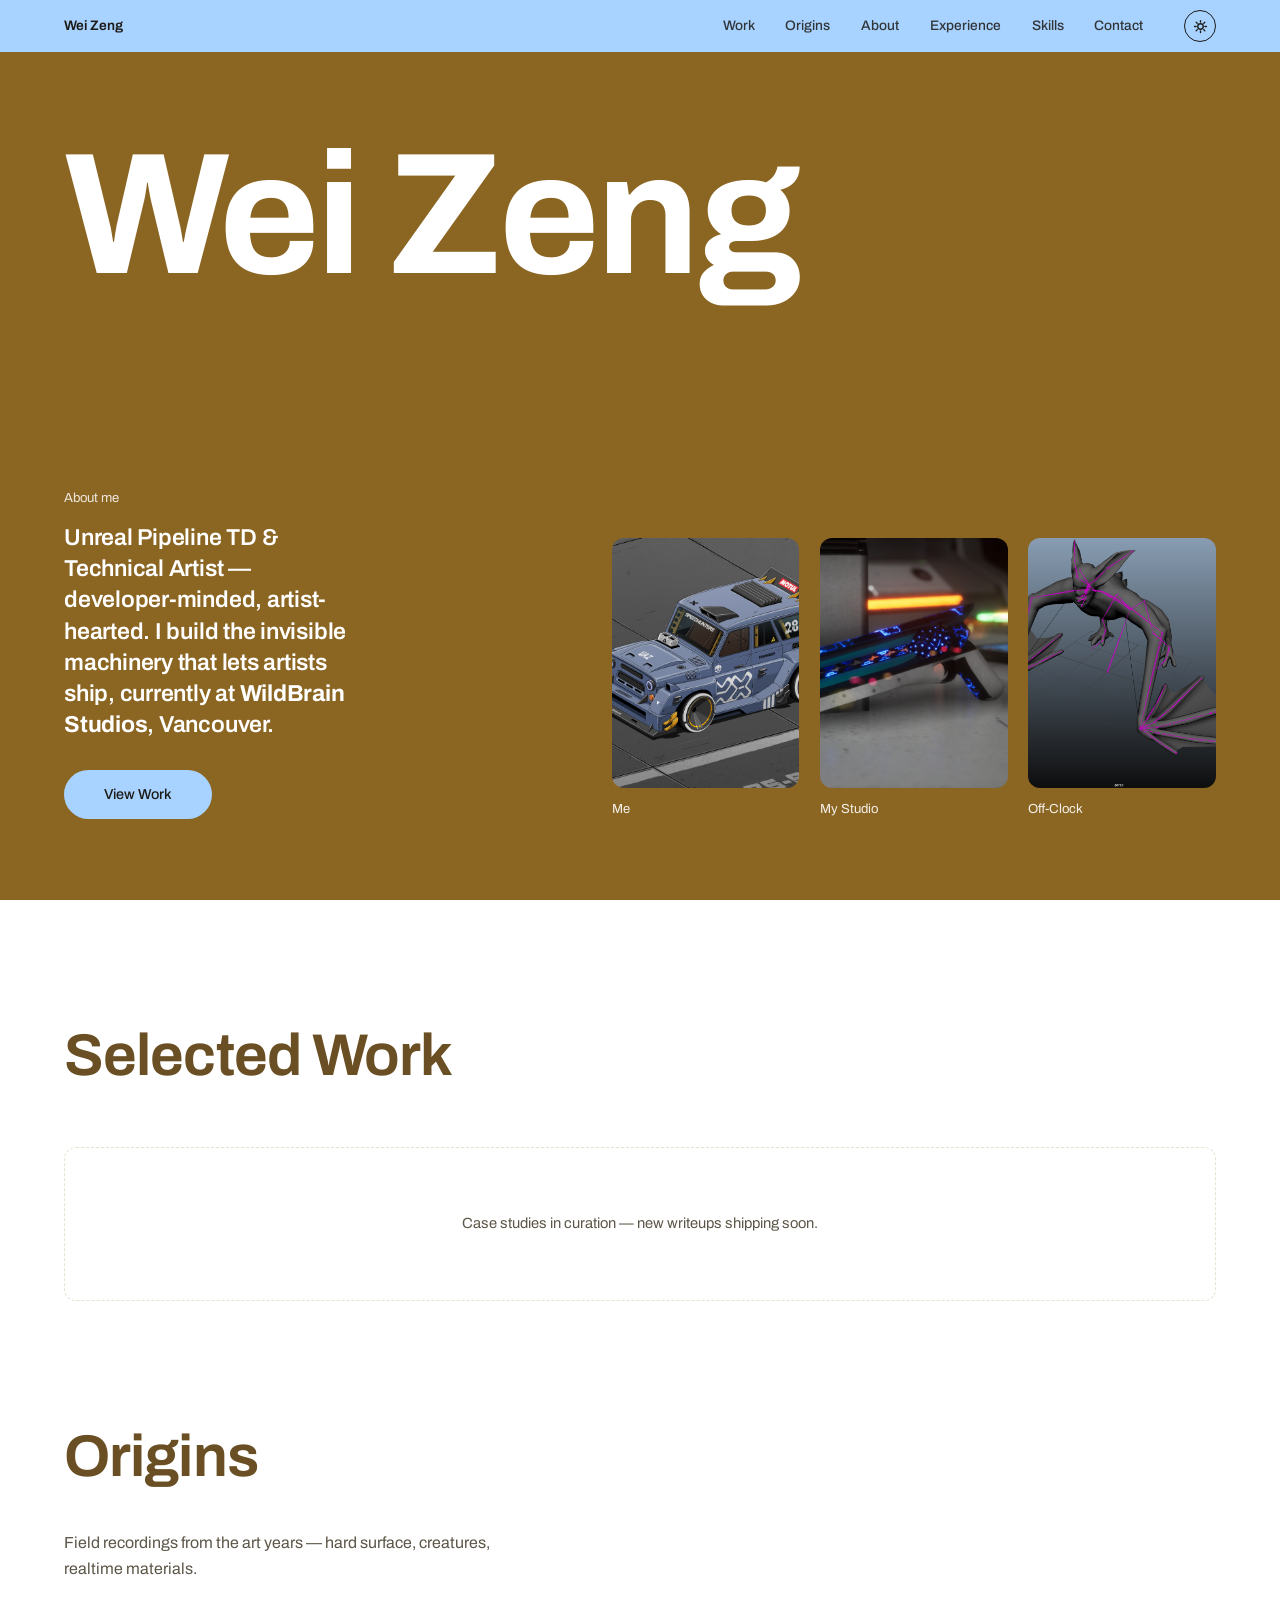
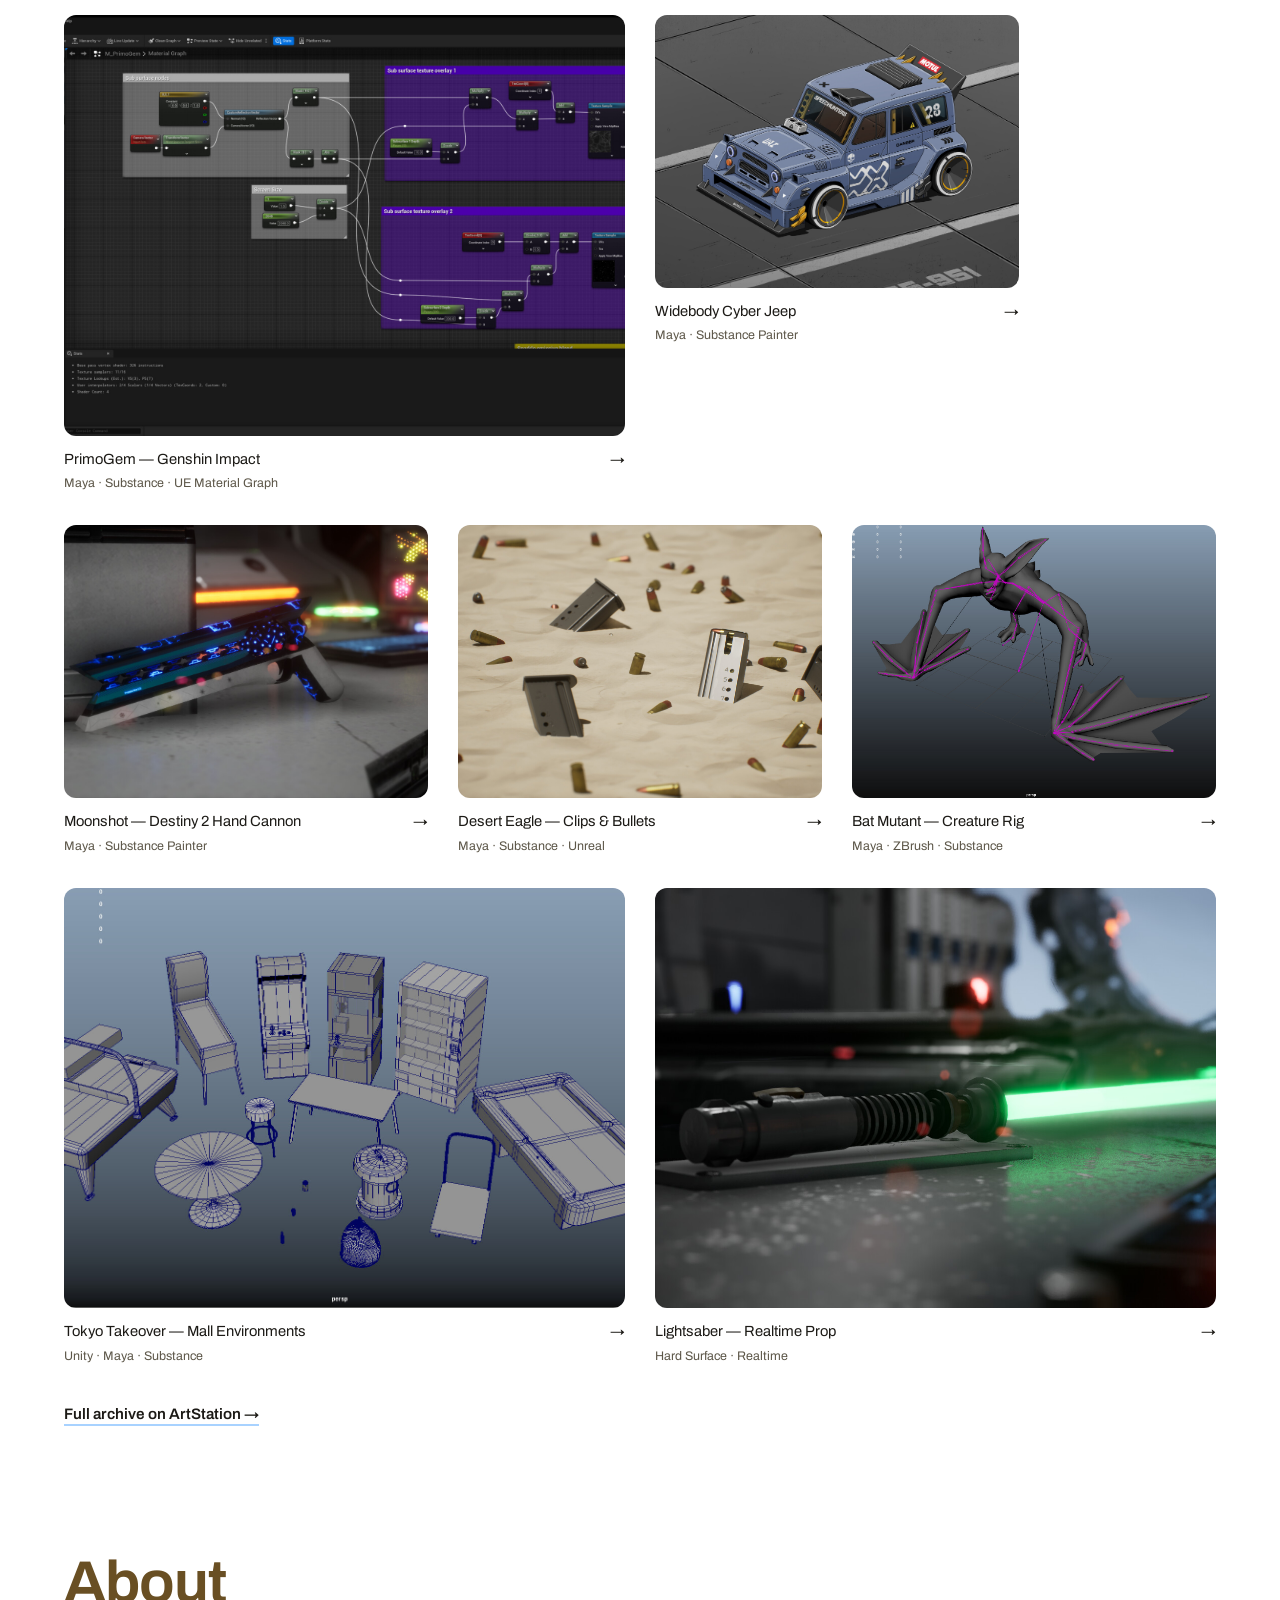
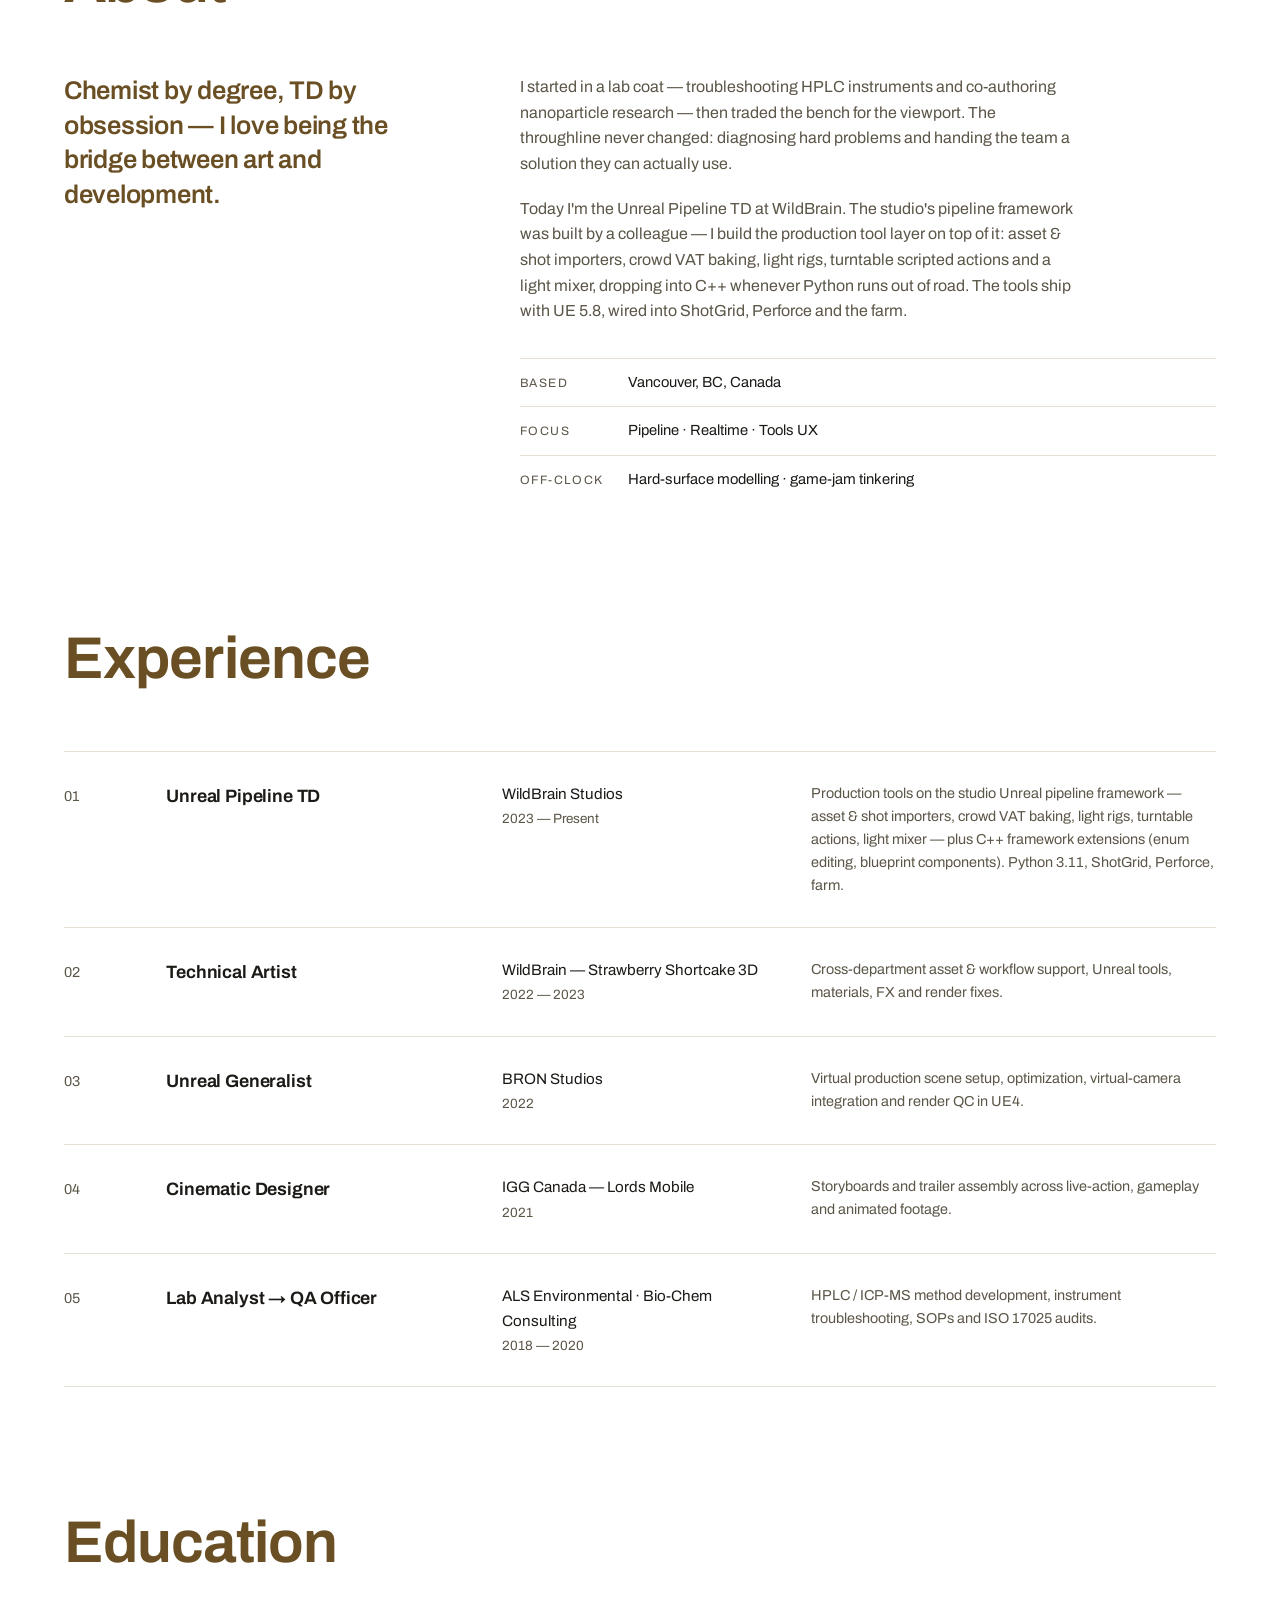
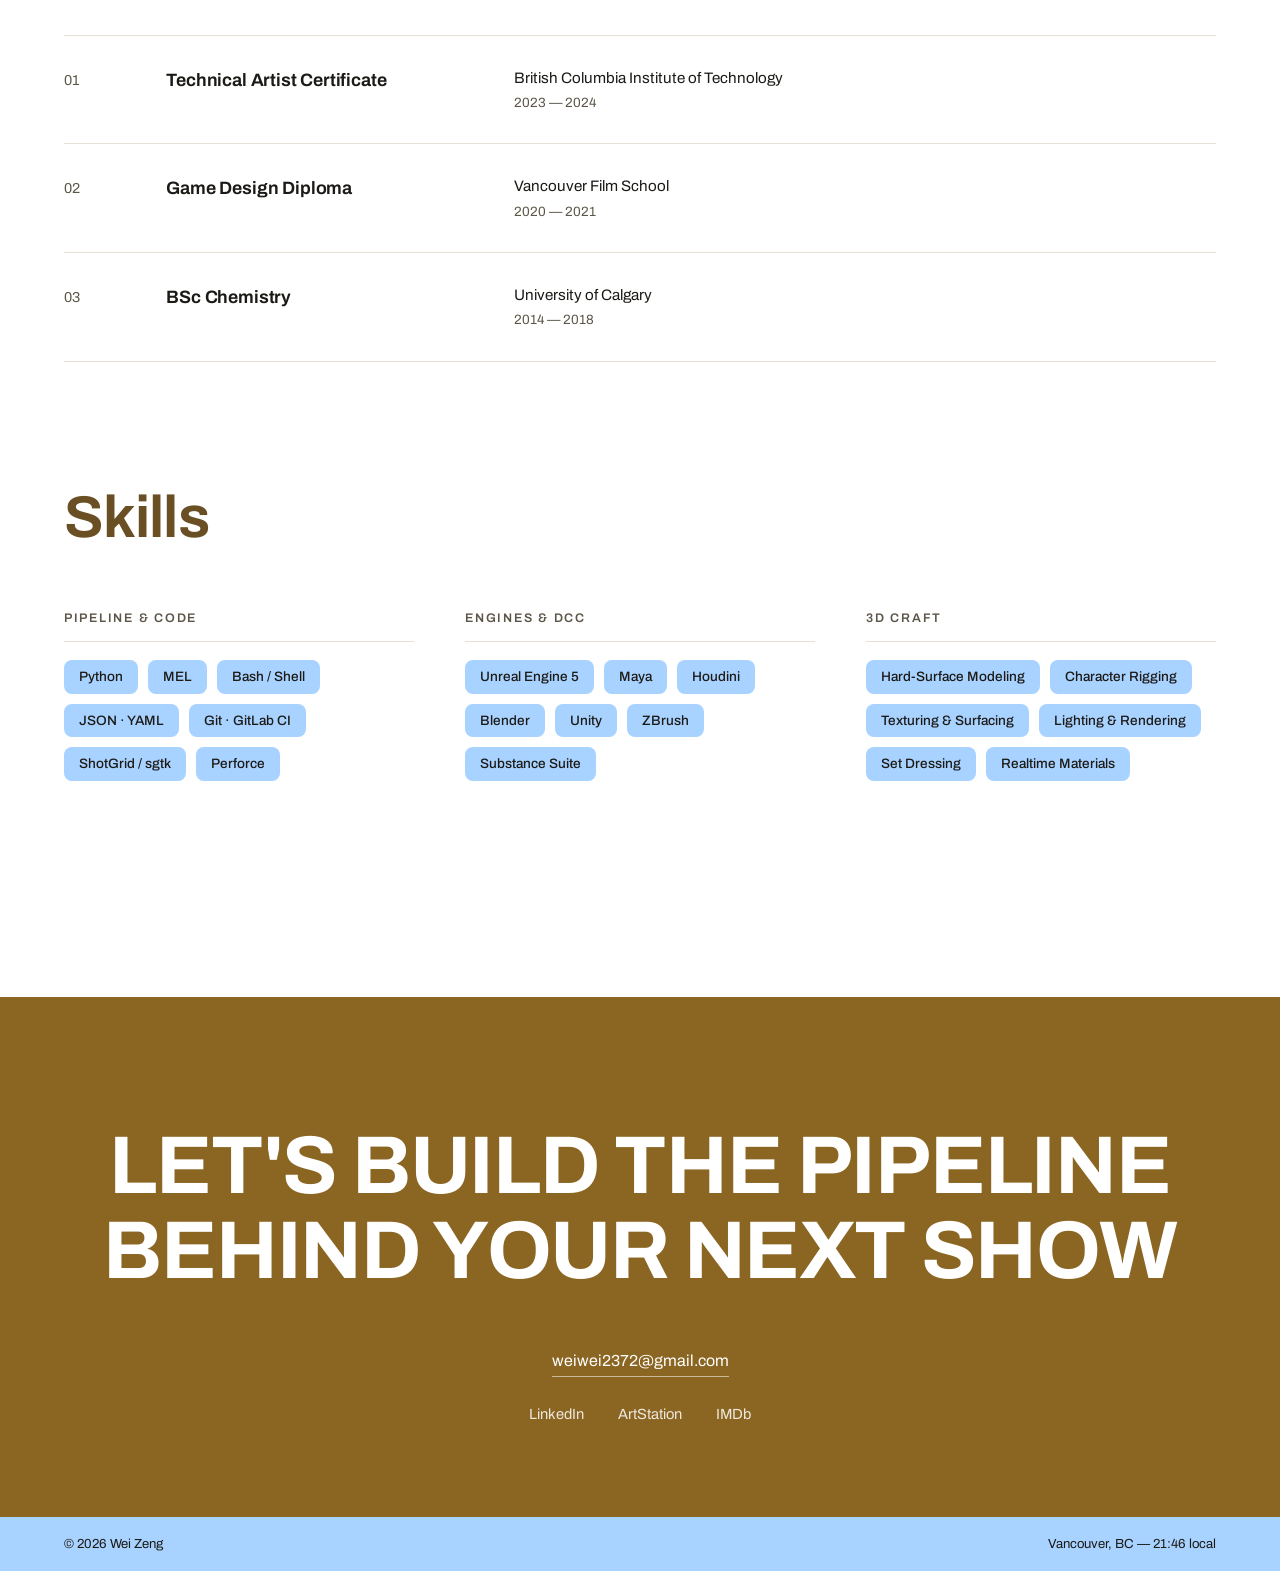
==== commit cfdc75dd: "Forest theme, skills polish, day/night toggle, NBB Asset Manager interactive case study" ====
--- a/index.html
+++ b/index.html
@@ -190,6 +190,6 @@
 
 </main>
 
-<script src="main.js?v=7"></script>
+<script src="main.js?v=8"></script>
 </body>
 </html>
--- a/styles.css
+++ b/styles.css
@@ -14,8 +14,18 @@
   --ink:       #1c1a16;
   --ink-soft:  #5c5648;
   --line:      #e7e1d3;
+  --on-sky:    #1c1a16;
   --font:      "Archivo", "Helvetica Neue", sans-serif;
   --ease:      cubic-bezier(.22, 1, .36, 1);
+}
+
+/* night palette — toggled via [data-theme="night"] on <html> (theme.json can override) */
+[data-theme="night"] {
+  --gold-deep: #C9A86A;
+  --paper:     #171410;
+  --ink:       #EDE8DC;
+  --ink-soft:  #A79E8B;
+  --line:      #2e2a20;
 }
 
 * { margin: 0; padding: 0; box-sizing: border-box; }
@@ -30,12 +40,13 @@
   line-height: 1.6;
   padding-top: 52px; /* nav height */
   -webkit-font-smoothing: antialiased;
+  transition: background .35s var(--ease), color .35s var(--ease);
 }
 
 a { color: inherit; }
 img { display: block; max-width: 100%; }
 
-::selection { background: var(--sky); color: var(--ink); }
+::selection { background: var(--sky); color: var(--on-sky); }
 
 /* ============ NAV ============ */
 .nav {
@@ -44,12 +55,32 @@
   display: flex; align-items: center; justify-content: space-between;
   padding: 0 5vw;
   background: var(--sky);
+  color: var(--on-sky);
   font-size: .86rem; font-weight: 500;
 }
 .nav__brand { text-decoration: none; font-weight: 600; }
-.nav__links { display: flex; gap: clamp(14px, 2.4vw, 34px); }
+.nav__links { display: flex; gap: clamp(14px, 2.4vw, 34px); align-items: center; }
 .nav__links a { text-decoration: none; opacity: .85; transition: opacity .2s; }
 .nav__links a:hover { opacity: 1; text-decoration: underline; text-underline-offset: 4px; }
+
+/* day/night toggle */
+.theme-toggle {
+  width: 32px; height: 32px;
+  border-radius: 50%;
+  border: 1.5px solid var(--on-sky);
+  background: transparent;
+  color: var(--on-sky);
+  cursor: pointer;
+  display: grid; place-items: center;
+  margin-left: 10px;
+  transition: background .2s, transform .2s var(--ease);
+}
+.theme-toggle:hover { background: rgba(0,0,0,.07); transform: rotate(15deg); }
+[data-theme="night"] .theme-toggle:hover { background: rgba(255,255,255,.14); }
+.theme-toggle svg { width: 15px; height: 15px; }
+.theme-toggle .icon-moon { display: none; }
+[data-theme="night"] .theme-toggle .icon-moon { display: block; }
+[data-theme="night"] .theme-toggle .icon-sun { display: none; }
 
 /* ============ HERO ============ */
 .hero {
@@ -85,7 +116,7 @@
 .hero__btn {
   display: inline-block;
   background: var(--sky);
-  color: var(--ink);
+  color: var(--on-sky);
   text-decoration: none;
   font-size: .9rem; font-weight: 500;
   padding: 13px 40px;
@@ -225,32 +256,34 @@
 .xrow__org span { display: block; color: var(--ink-soft); font-size: .84rem; margin-top: 2px; }
 .xrow__desc { font-size: .9rem; color: var(--ink-soft); max-width: 52ch; }
 
-/* ============ SKILLS (sky-block mosaic) ============ */
-.sgrid {
-  display: grid;
-  grid-template-columns: repeat(6, 1fr);
-  grid-auto-rows: 96px;
-  grid-auto-flow: dense;
-  gap: clamp(12px, 1.6vw, 22px);
-}
-.sblock {
-  position: relative;
-  grid-column: span 2;
+/* ============ SKILLS (grouped chips) ============ */
+.sgroups {
+  display: grid;
+  grid-template-columns: repeat(3, 1fr);
+  gap: clamp(28px, 4vw, 64px);
+}
+.sgroup__label {
+  font-size: .78rem;
+  text-transform: uppercase;
+  letter-spacing: .14em;
+  font-weight: 600;
+  color: var(--ink-soft);
+  padding-bottom: 12px;
+  margin-bottom: 18px;
+  border-bottom: 1px solid var(--line);
+}
+.sgroup__chips { display: flex; flex-wrap: wrap; gap: 10px; }
+.chip {
   background: var(--sky);
-  border-radius: 10px;
-  padding: 14px 16px;
-  display: flex; align-items: flex-end;
-  transition: background .3s var(--ease), transform .3s var(--ease);
-}
-.sblock:hover { background: var(--sky-deep); transform: translateY(-3px); }
-.sblock:nth-child(7n+1) { grid-column: span 2; grid-row: span 2; }
-.sblock:nth-child(7n+4) { grid-column: span 3; }
-.sblock:nth-child(7n+6) { grid-column: span 1; }
-.sblock__icon {
-  position: absolute; top: 12px; left: 14px;
-  font-size: .8rem; line-height: 1; color: var(--gold-deep);
-}
-.sblock__label { font-size: .88rem; font-weight: 500; line-height: 1.25; }
+  color: var(--on-sky);
+  border-radius: 8px;
+  padding: 8px 15px;
+  font-size: .85rem;
+  font-weight: 500;
+  line-height: 1.3;
+  transition: background .25s var(--ease), transform .25s var(--ease);
+}
+.chip:hover { background: var(--sky-deep); transform: translateY(-2px); }
 
 /* ============ CONTACT ============ */
 .contact {
@@ -284,7 +317,7 @@
   margin-top: clamp(60px, 10vh, 110px);
   margin-left: -5vw; margin-right: -5vw;
   background: var(--sky);
-  color: var(--ink);
+  color: var(--on-sky);
   height: 54px;
   display: flex; align-items: center; justify-content: space-between;
   padding: 0 5vw;
@@ -305,9 +338,7 @@
   .workgrid, .ogrid { grid-template-columns: repeat(2, 1fr); }
   .wcard, .wcard--wide, .ocell, .ocell:nth-child(6n+1), .ocell:nth-child(6n+6) { grid-column: span 1; }
   .wcard--wide { grid-column: span 2; }
-  .sgrid { grid-template-columns: repeat(2, 1fr); grid-auto-rows: 84px; }
-  .sblock, .sblock:nth-child(7n+1), .sblock:nth-child(7n+4), .sblock:nth-child(7n+6) { grid-column: span 1; grid-row: span 1; }
-  .sblock:nth-child(5n+1) { grid-column: span 2; }
+  .sgroups { grid-template-columns: 1fr; }
 }
 @media (max-width: 620px) {
   .nav { font-size: .76rem; padding: 0 4vw; }
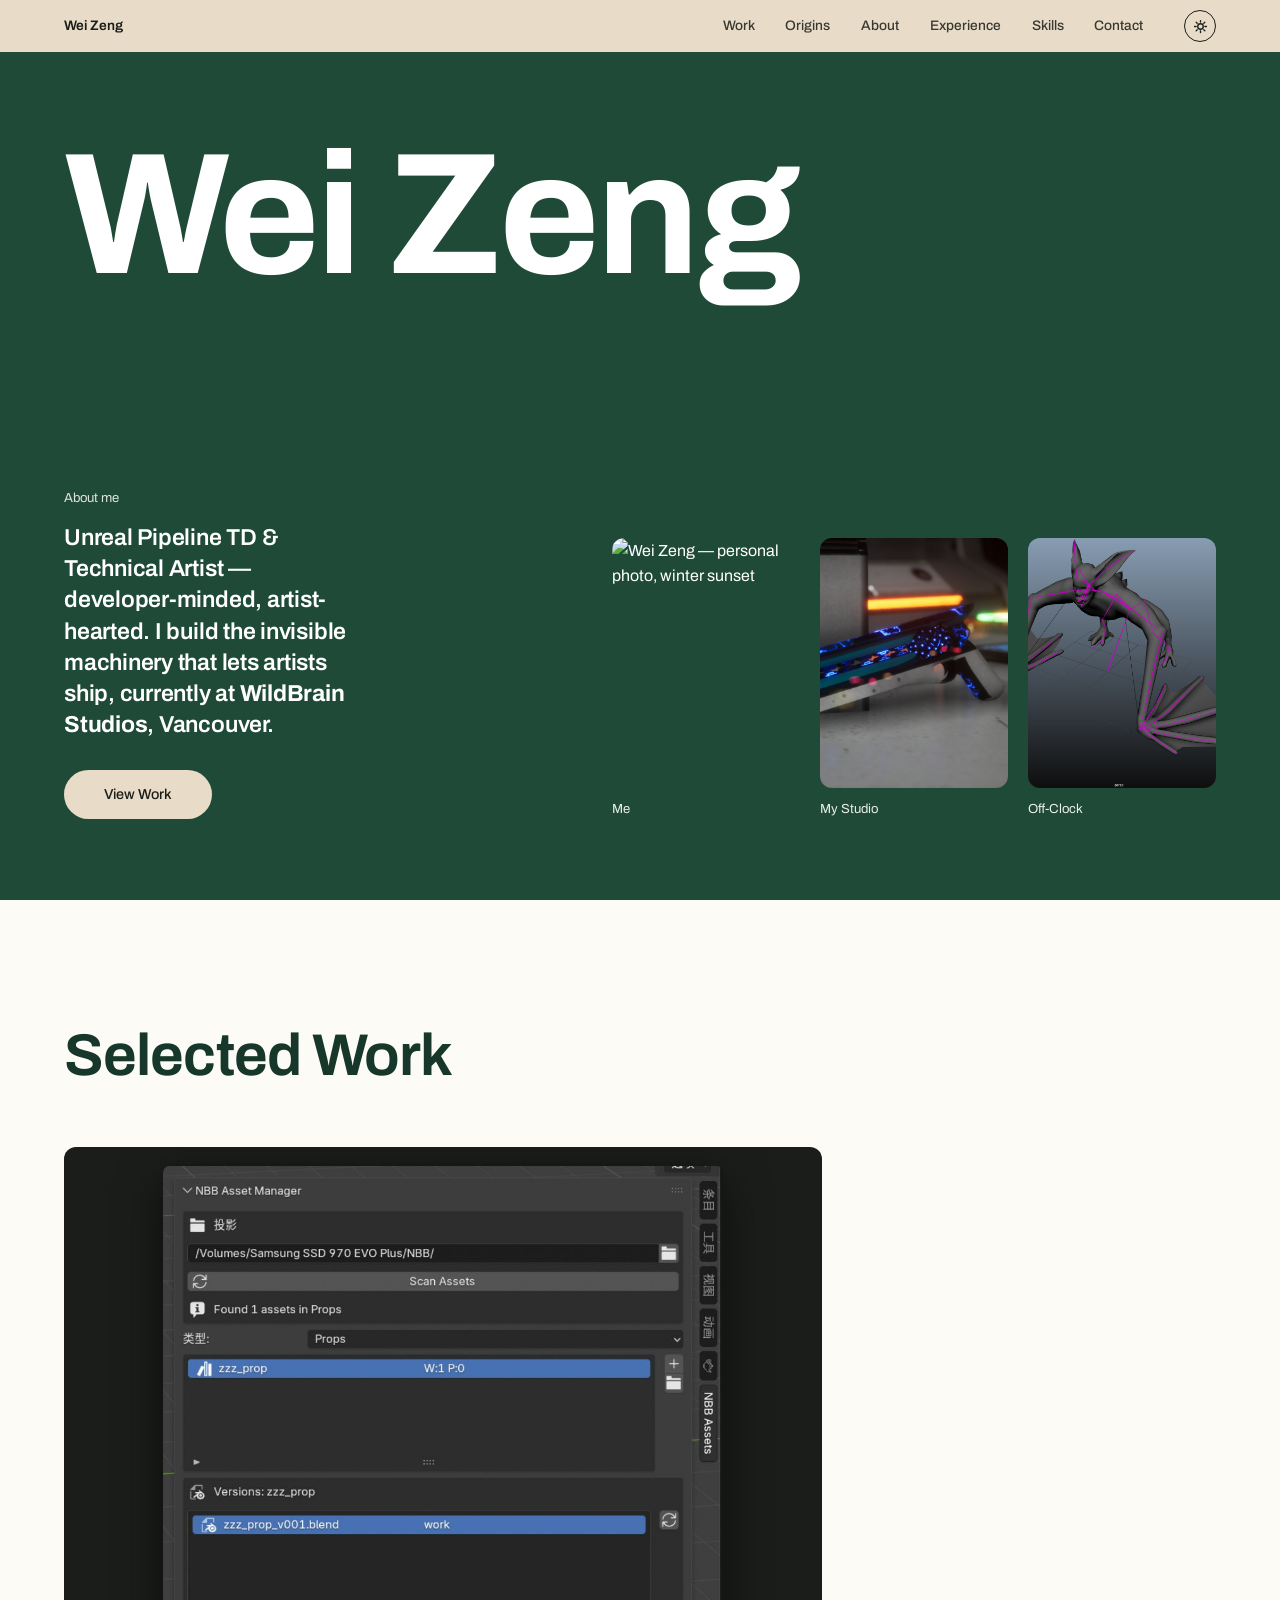
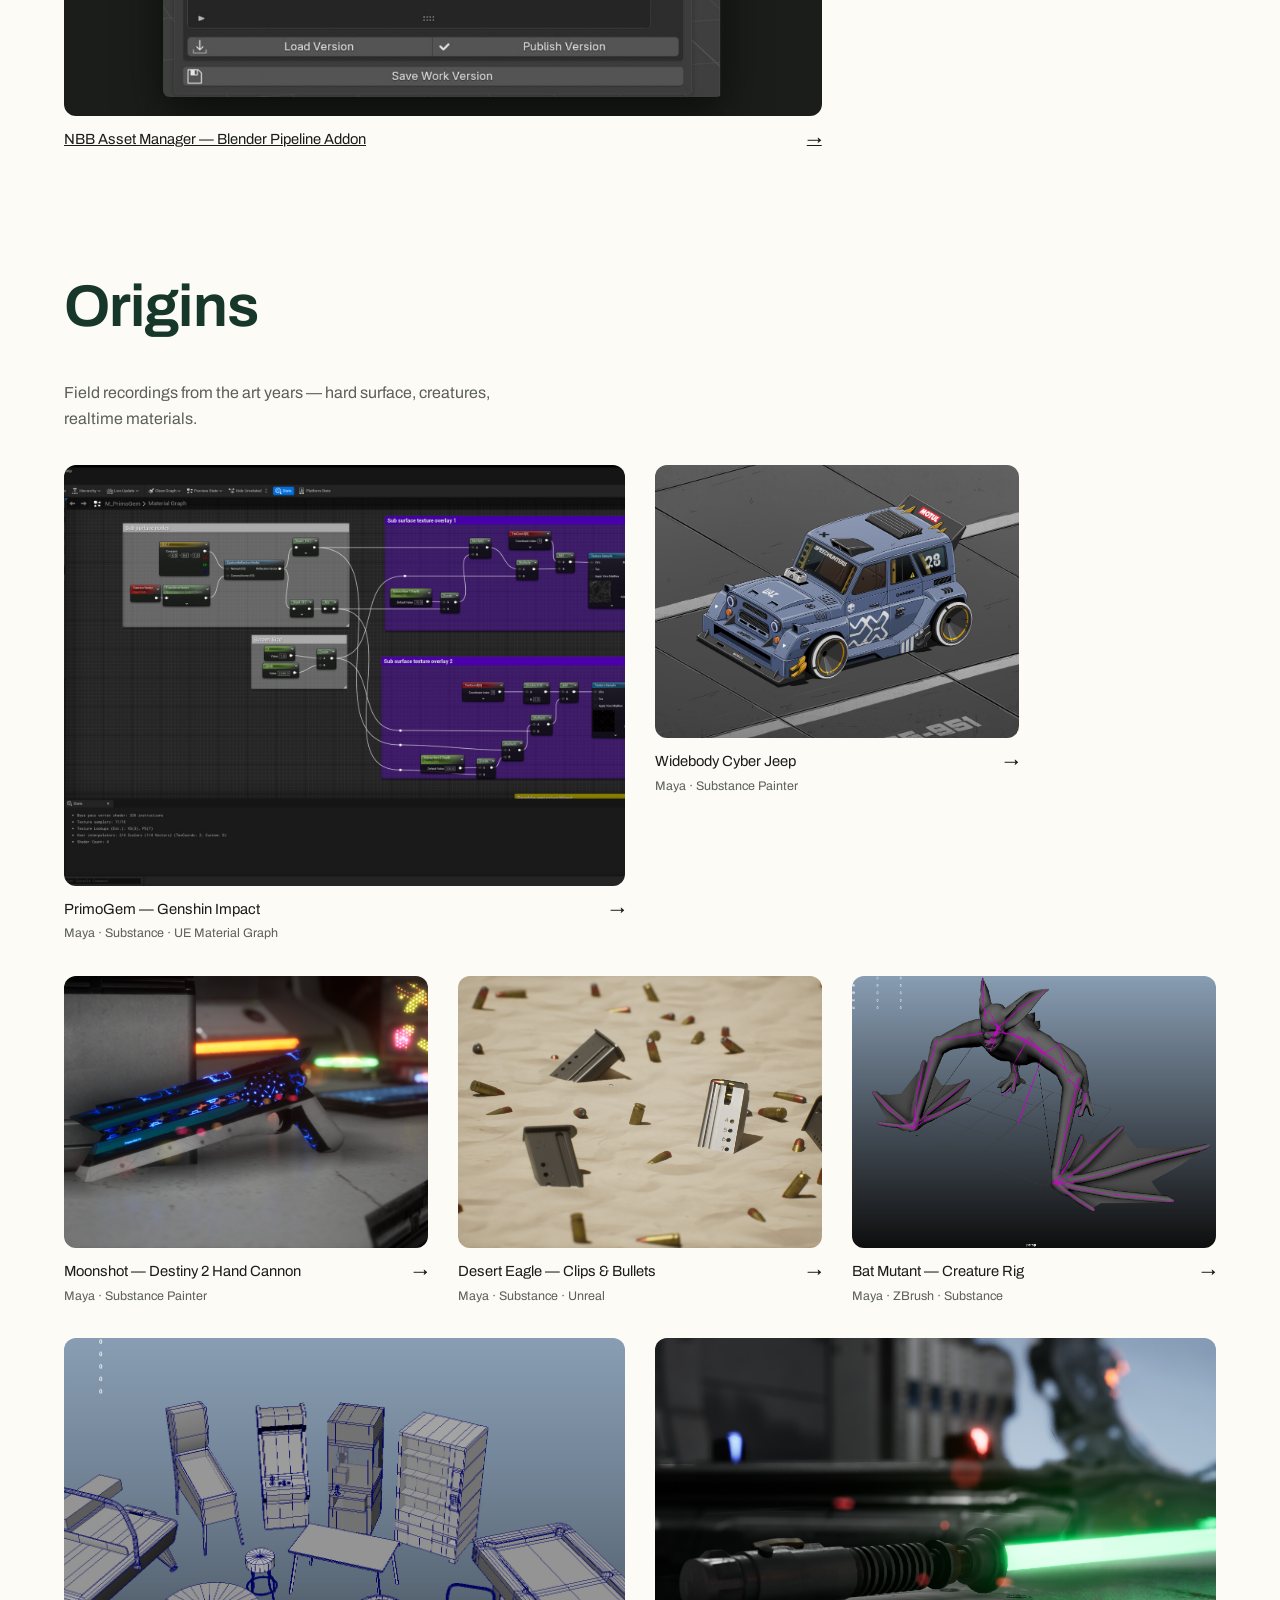
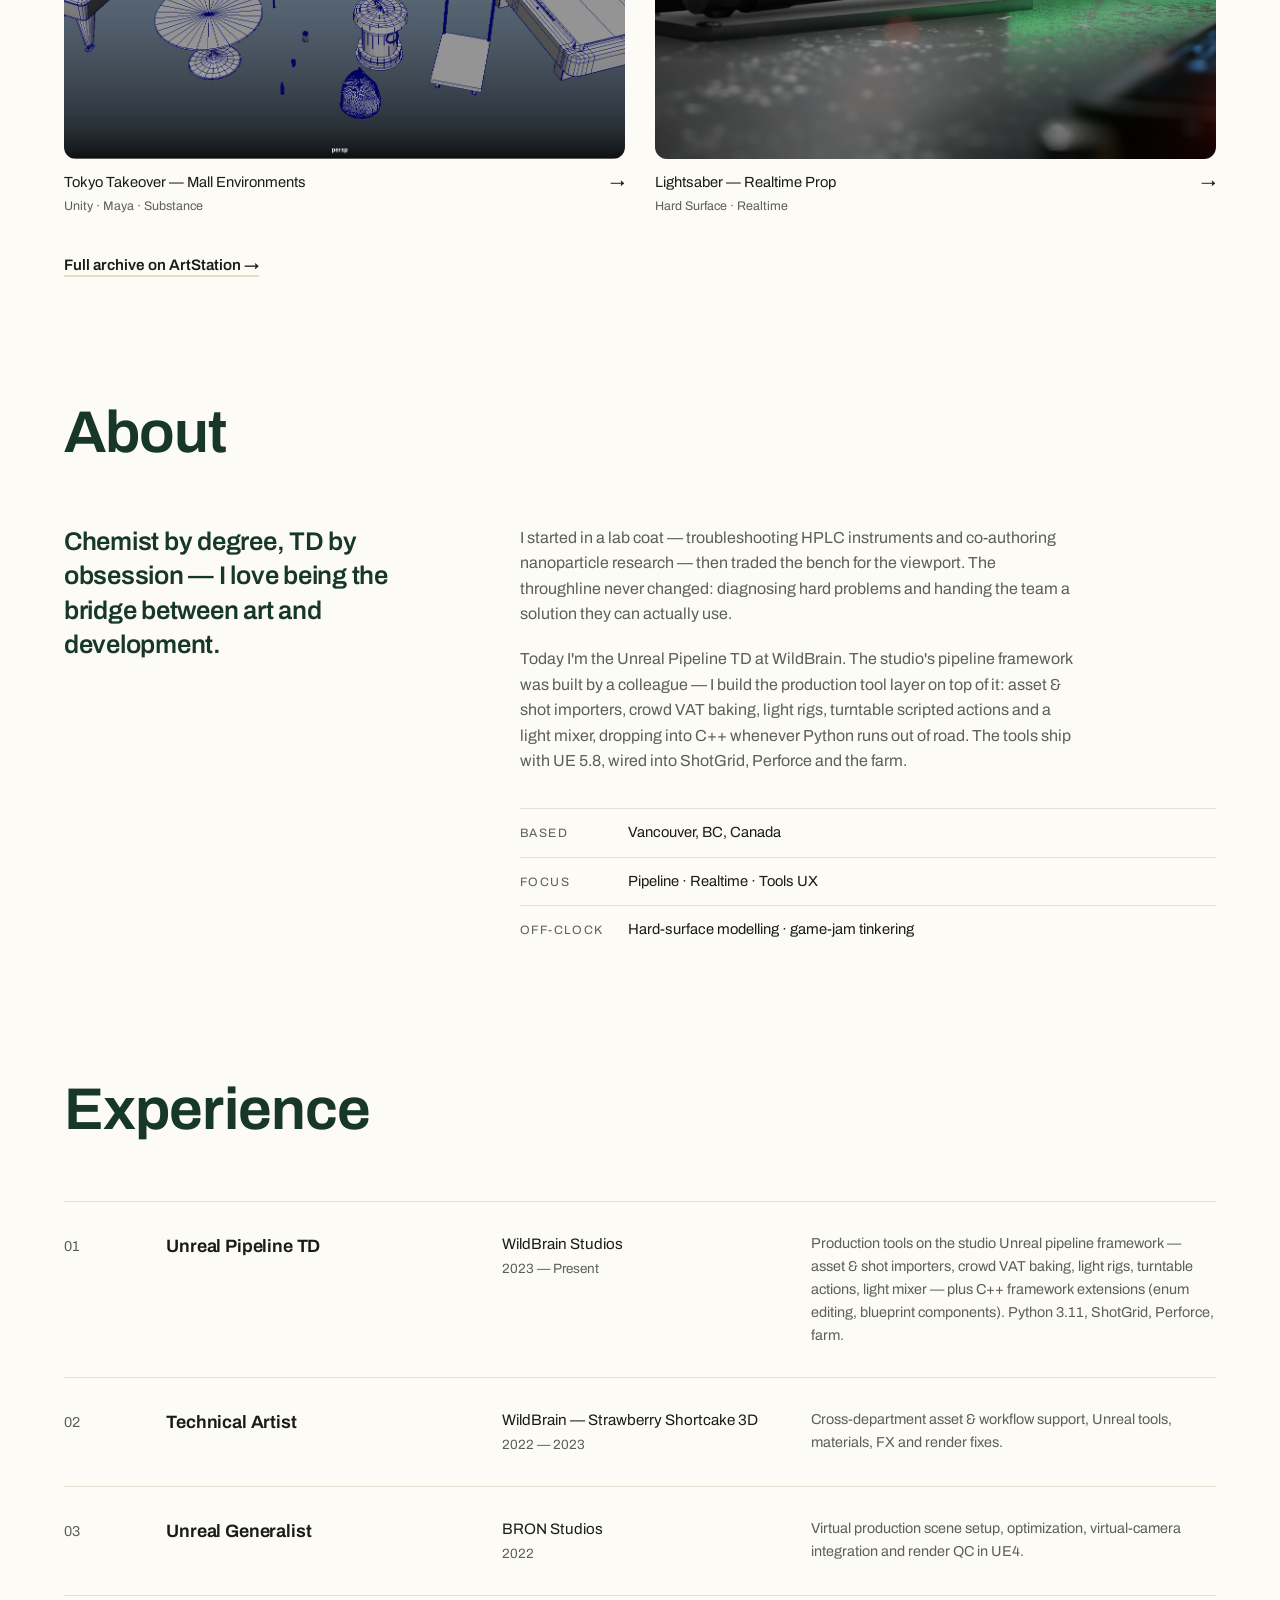
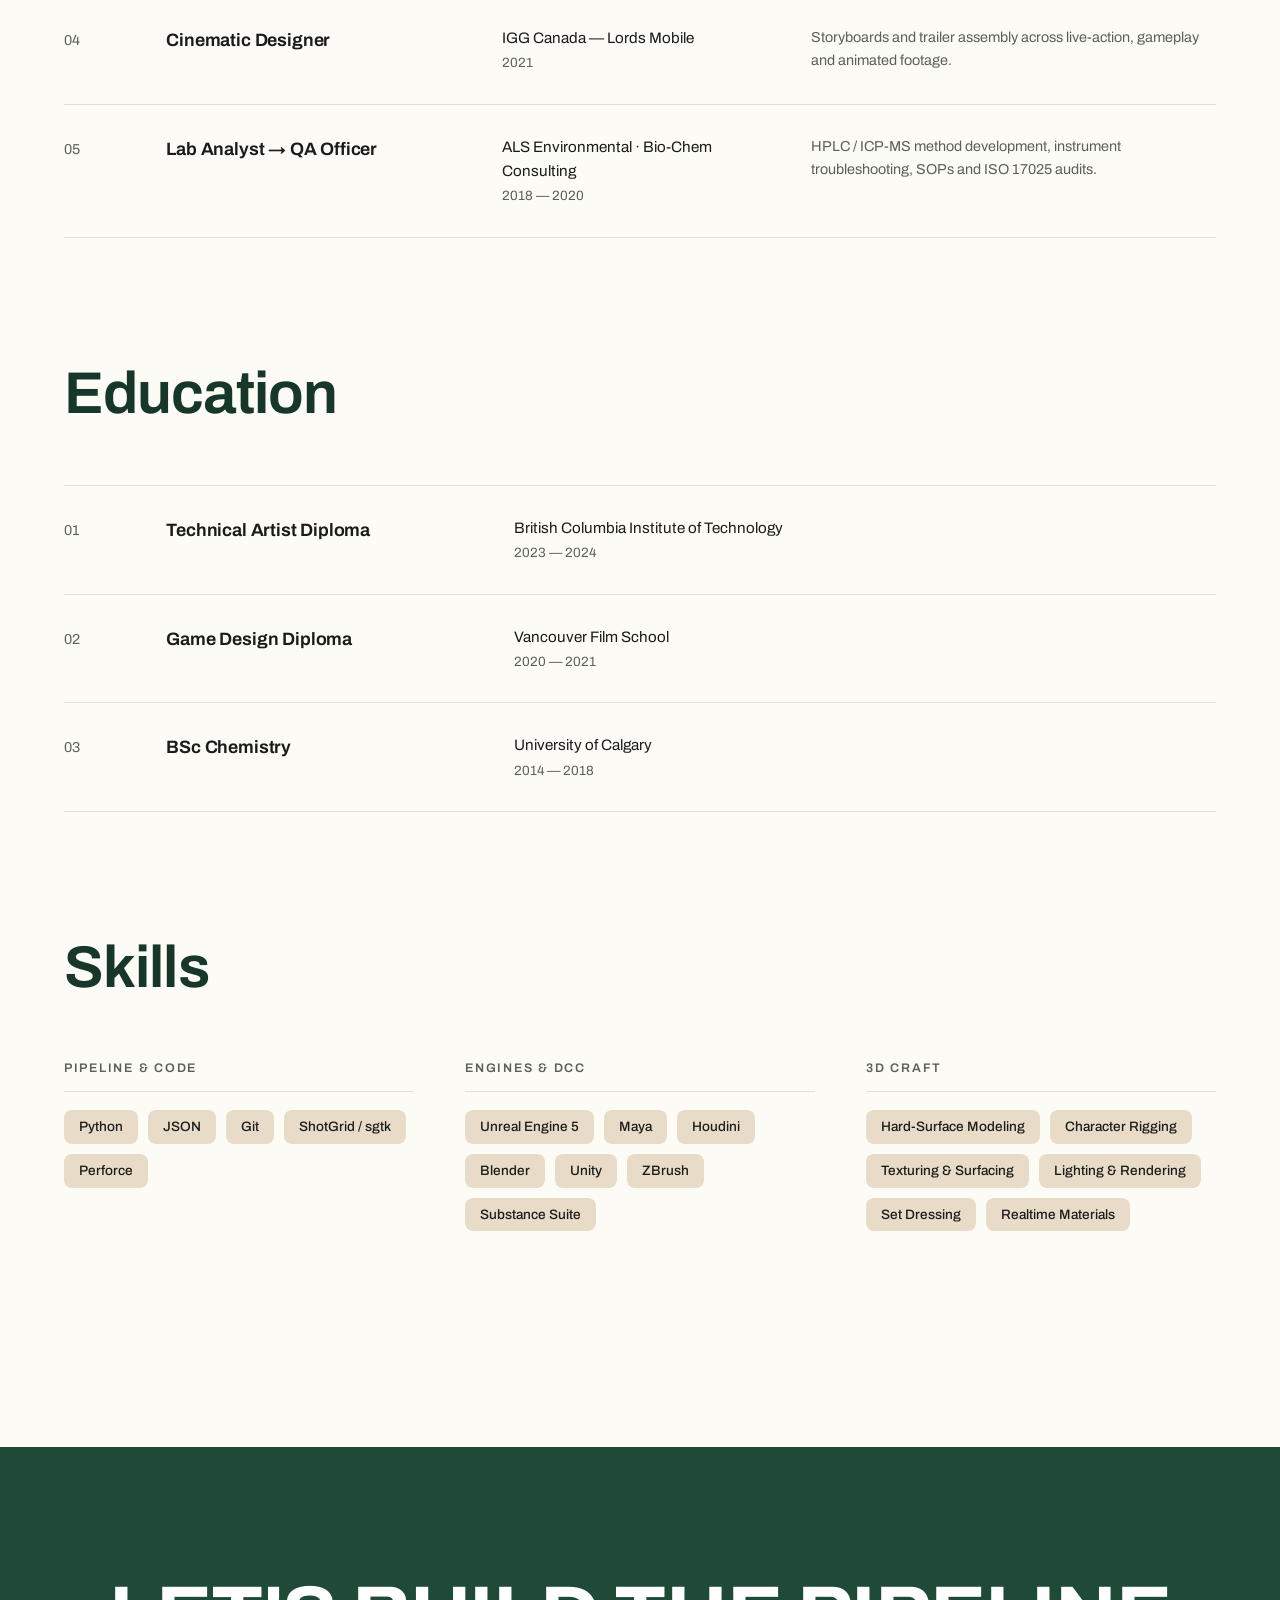
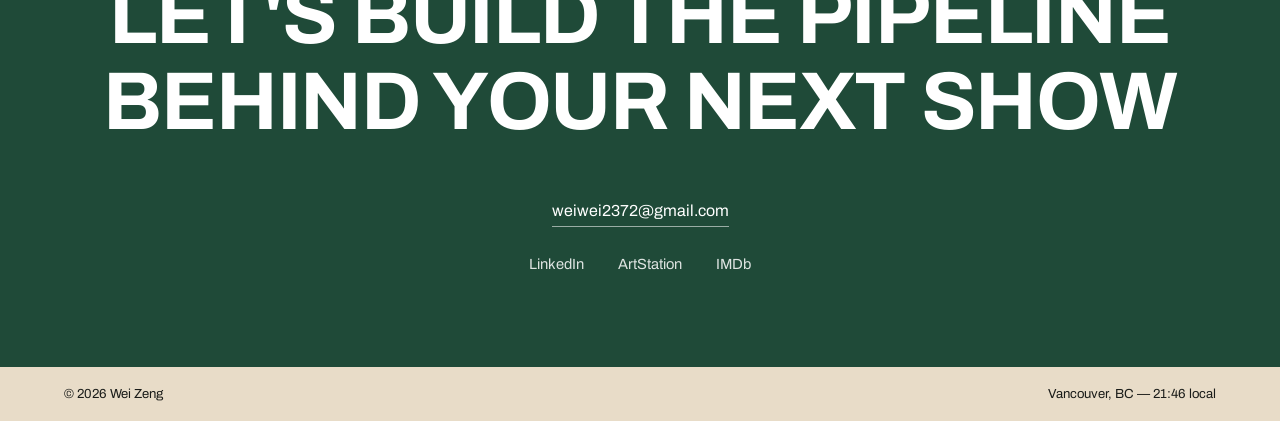
==== commit 98617f52: "Hero: replace Me placeholder with real photo" ====
--- a/index.html
+++ b/index.html
@@ -91,7 +91,7 @@
       <!-- placeholder photos — swap these three images for real photos later -->
       <div class="hero__photos reveal" style="--d:.24s">
         <figure class="hphoto">
-          <img src="assets/work/cyberjeep.jpg" alt="Placeholder for a personal photo — currently the Widebody Cyber Jeep project render" loading="eager" />
+          <img src="assets/work/me.jpg" alt="Wei Zeng — personal photo, winter sunset" loading="eager" />
           <figcaption>Me</figcaption>
         </figure>
         <figure class="hphoto">
--- a/styles.css
+++ b/styles.css
@@ -1,31 +1,30 @@
 /* ============================================================
    WEI ZENG — PORTFOLIO
    Art direction: light editorial CV
-   Olive-gold blocks · sky-blue accents · Archivo
-   Recolor via theme.json (loader overrides the vars below)
+   Palette presets live in theme.json (vars below = active-preset fallback) · Archivo
    ============================================================ */
 
 :root {
-  --gold:      #8B6522;
-  --gold-deep: #694F23;
-  --sky:       #A8D2FF;
-  --sky-deep:  #86BDF5;
-  --paper:     #ffffff;
-  --ink:       #1c1a16;
-  --ink-soft:  #5c5648;
-  --line:      #e7e1d3;
-  --on-sky:    #1c1a16;
+  --gold:      #1F4A38;
+  --gold-deep: #16372A;
+  --sky:       #E8DCC8;
+  --sky-deep:  #D6C3A4;
+  --paper:     #FDFBF6;
+  --ink:       #1A1C19;
+  --ink-soft:  #5B6058;
+  --line:      #E6E0D2;
+  --on-sky:    #1A1C19;
   --font:      "Archivo", "Helvetica Neue", sans-serif;
   --ease:      cubic-bezier(.22, 1, .36, 1);
 }
 
 /* night palette — toggled via [data-theme="night"] on <html> (theme.json can override) */
 [data-theme="night"] {
-  --gold-deep: #C9A86A;
-  --paper:     #171410;
-  --ink:       #EDE8DC;
-  --ink-soft:  #A79E8B;
-  --line:      #2e2a20;
+  --gold-deep: #A3C9B5;
+  --paper:     #10140F;
+  --ink:       #EBE9DF;
+  --ink-soft:  #A8AC9C;
+  --line:      #272B22;
 }
 
 * { margin: 0; padding: 0; box-sizing: border-box; }
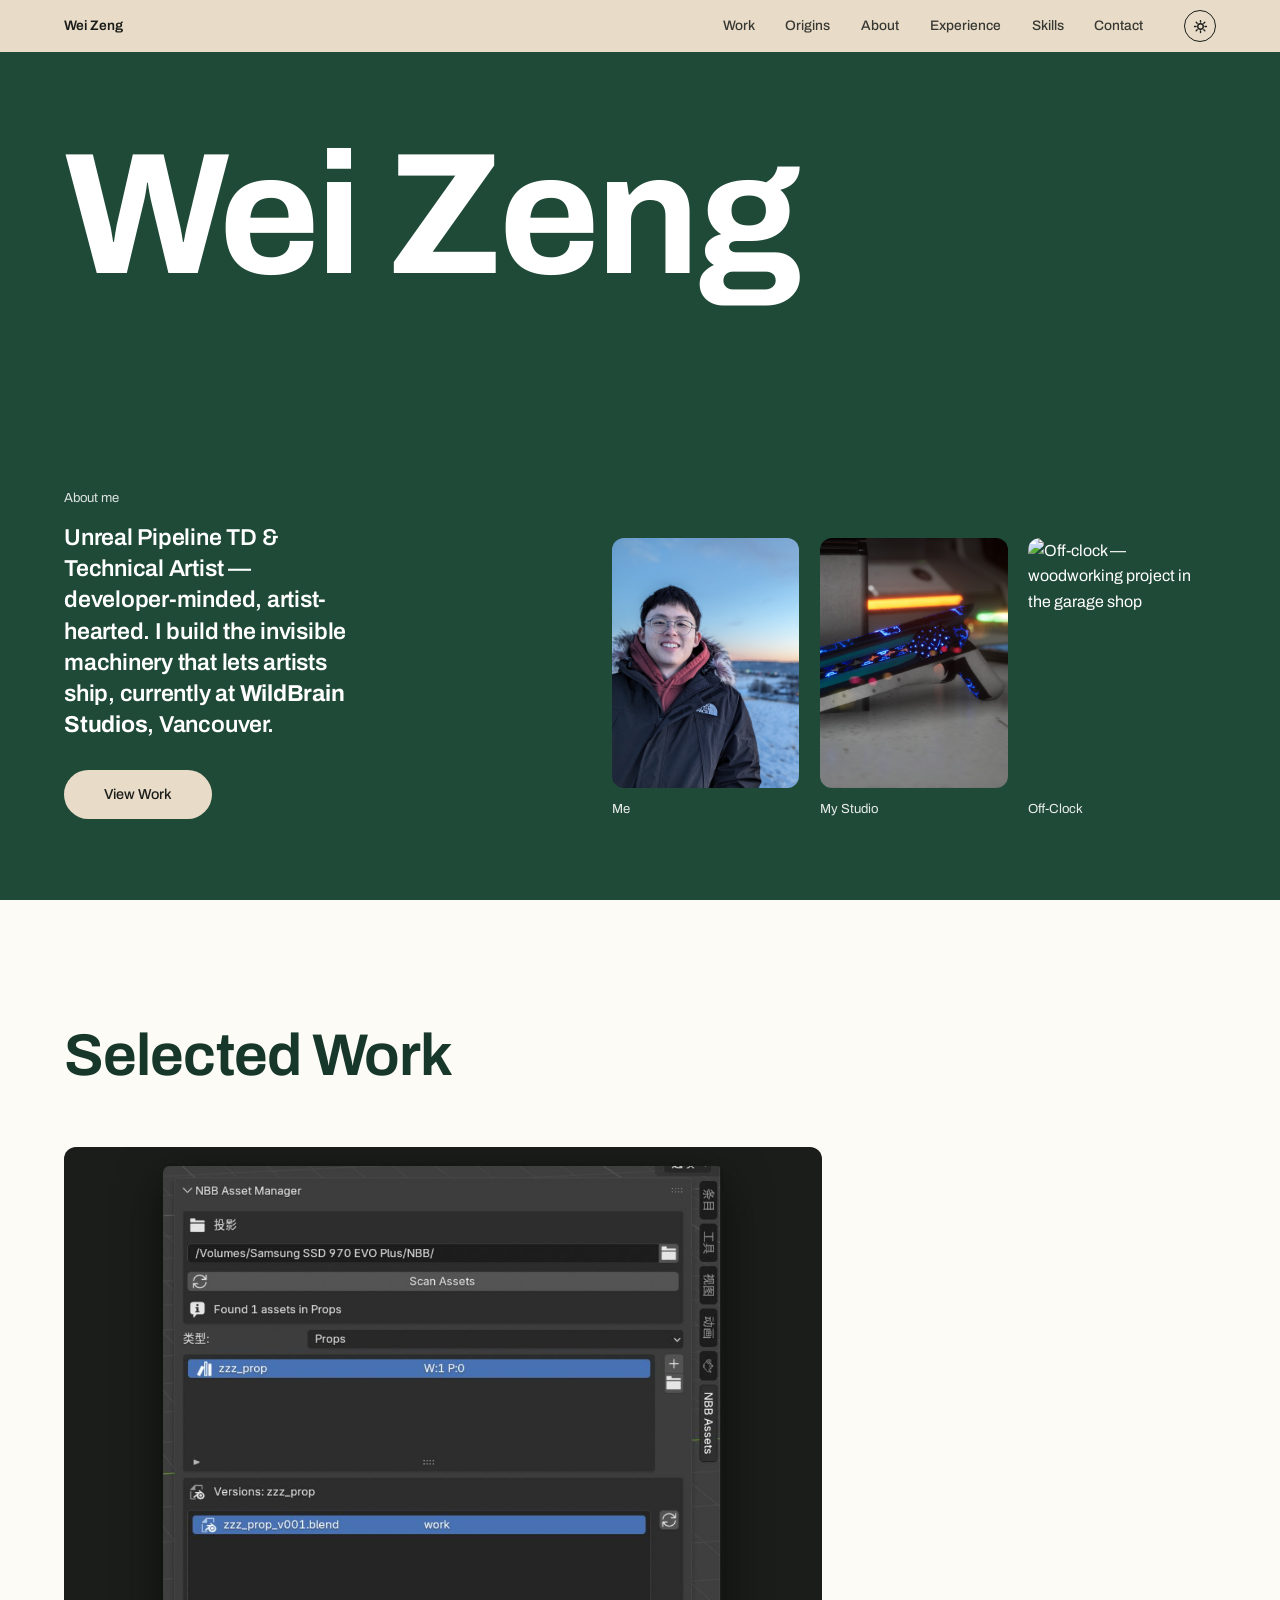
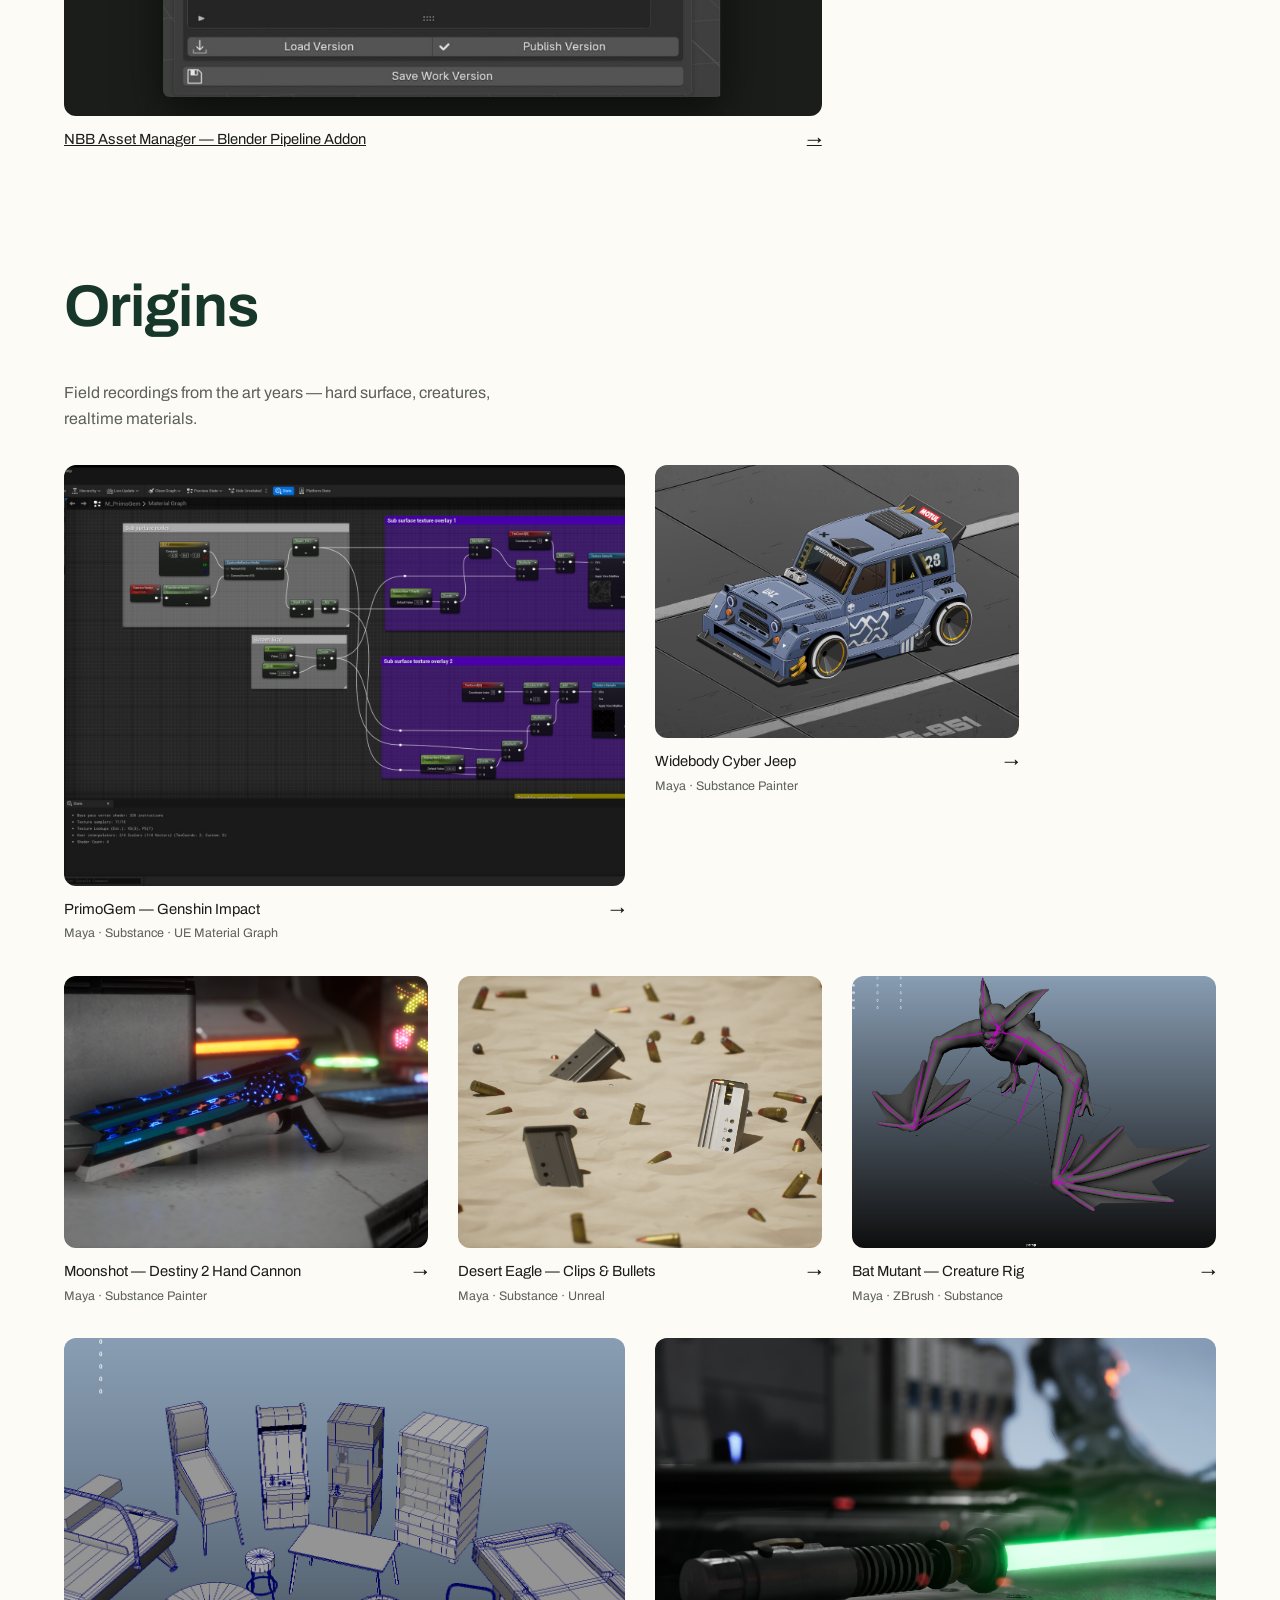
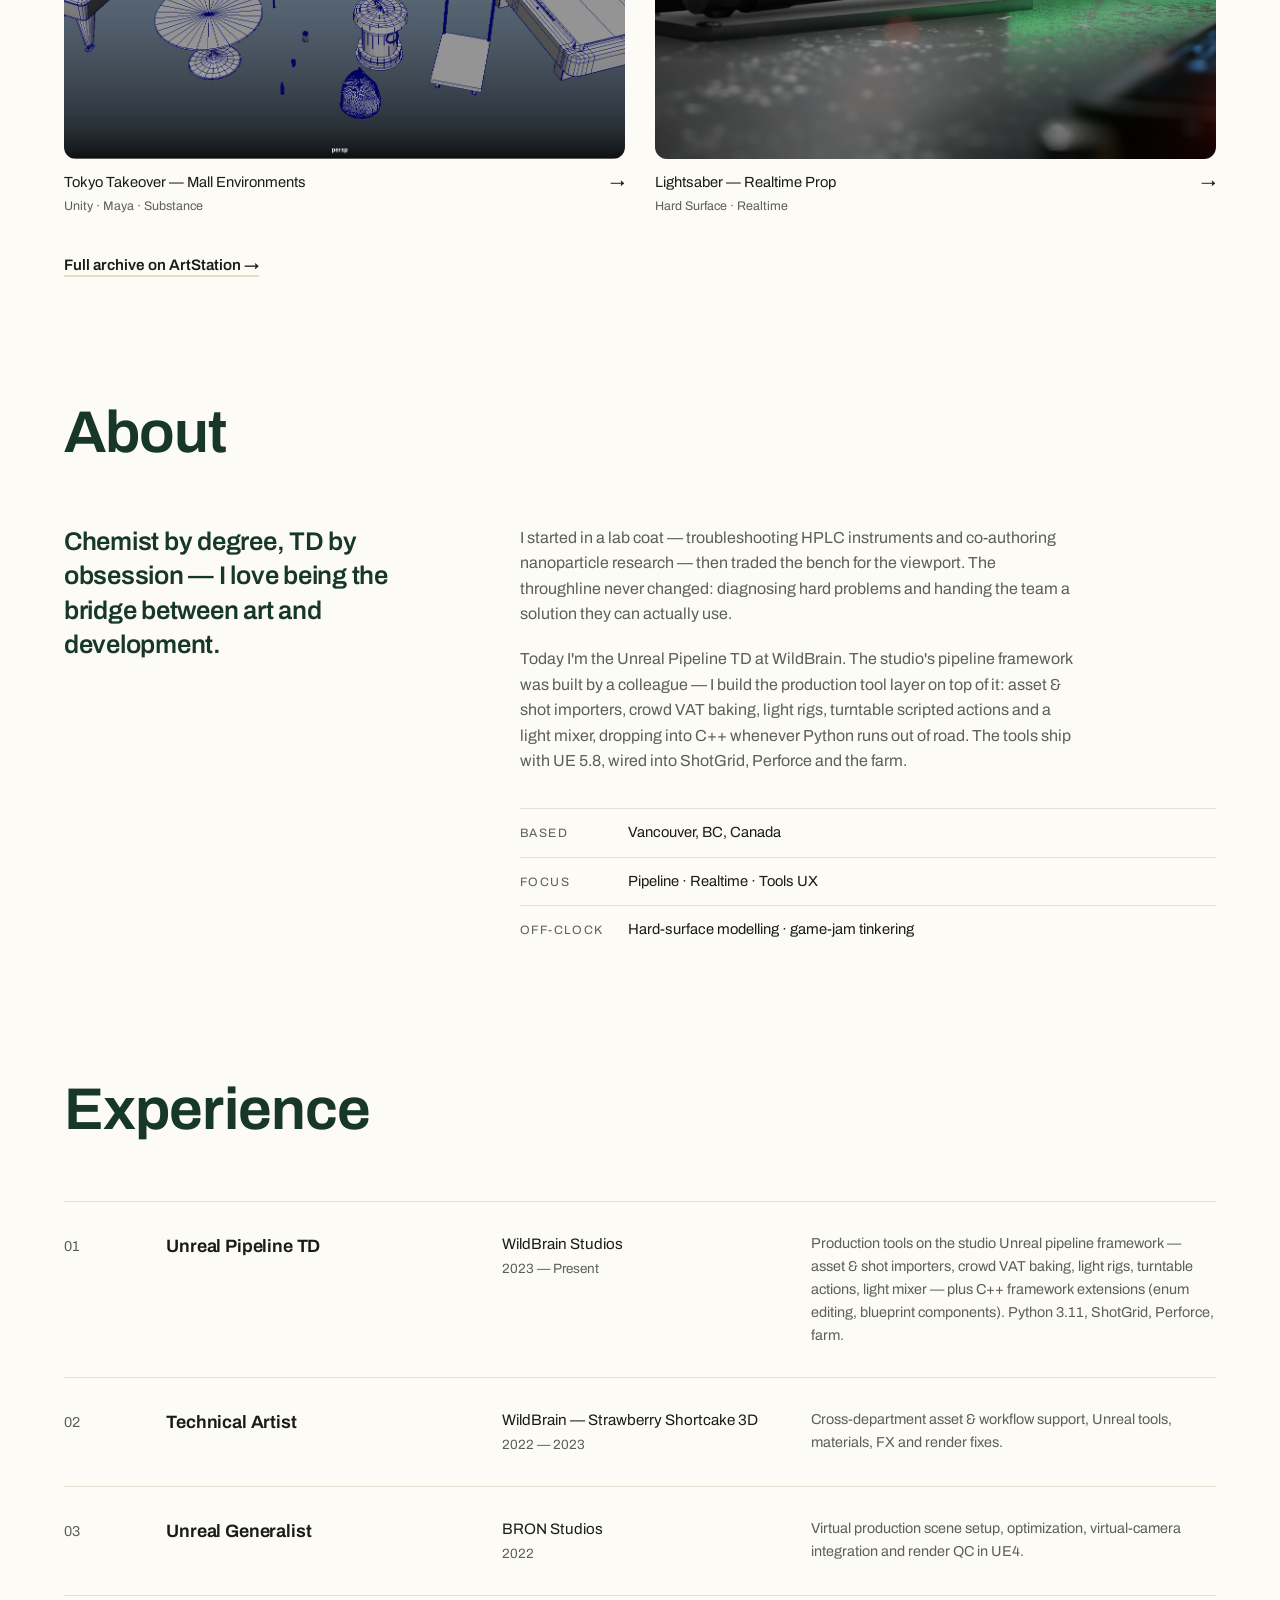
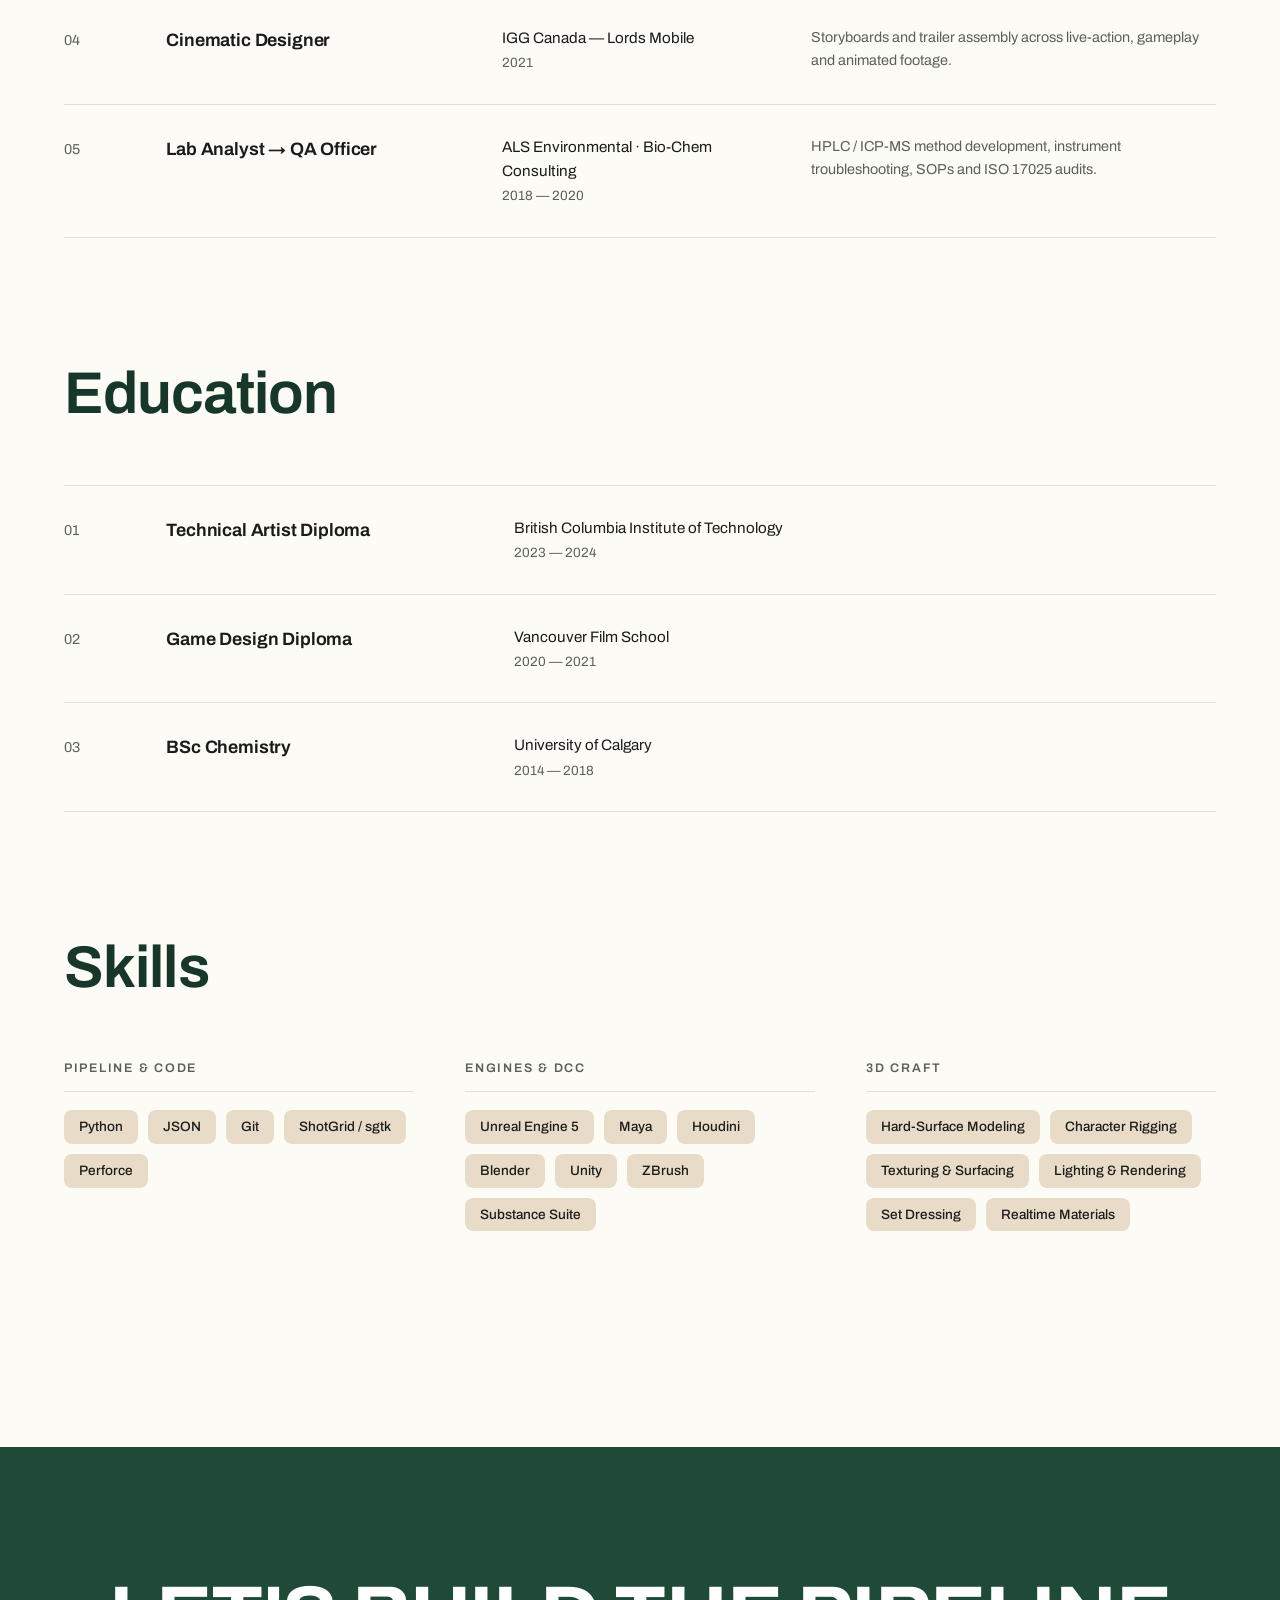
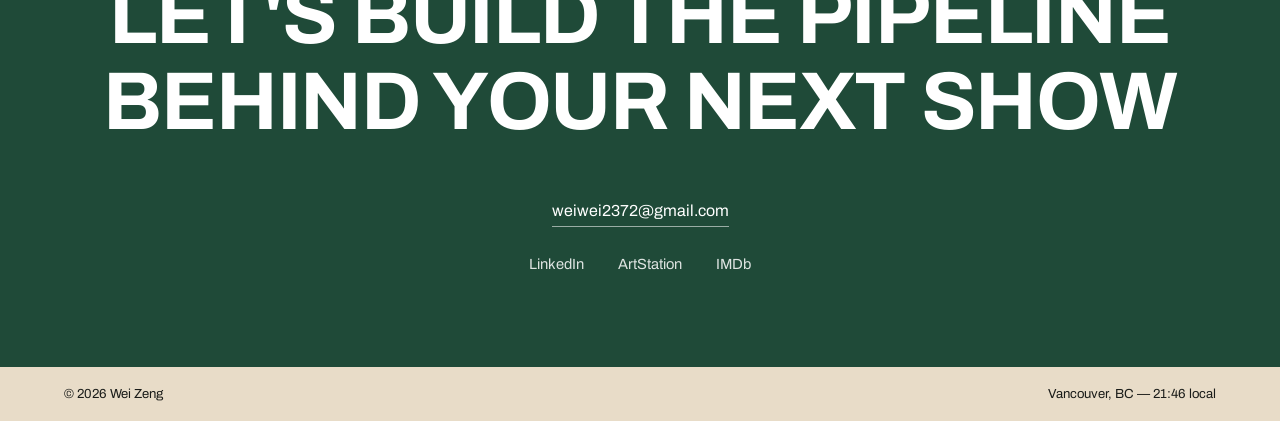
==== commit 8f9d850c: "Hero: replace Off-Clock placeholder with real workshop photo" ====
--- a/index.html
+++ b/index.html
@@ -99,7 +99,7 @@
           <figcaption>My Studio</figcaption>
         </figure>
         <figure class="hphoto">
-          <img src="assets/work/batmutant.jpg" alt="Placeholder for an off-clock photo — currently the Bat Mutant creature render" loading="eager" />
+          <img src="assets/work/offclock.jpg" alt="Off-clock — woodworking project in the garage shop" loading="eager" />
           <figcaption>Off-Clock</figcaption>
         </figure>
       </div>
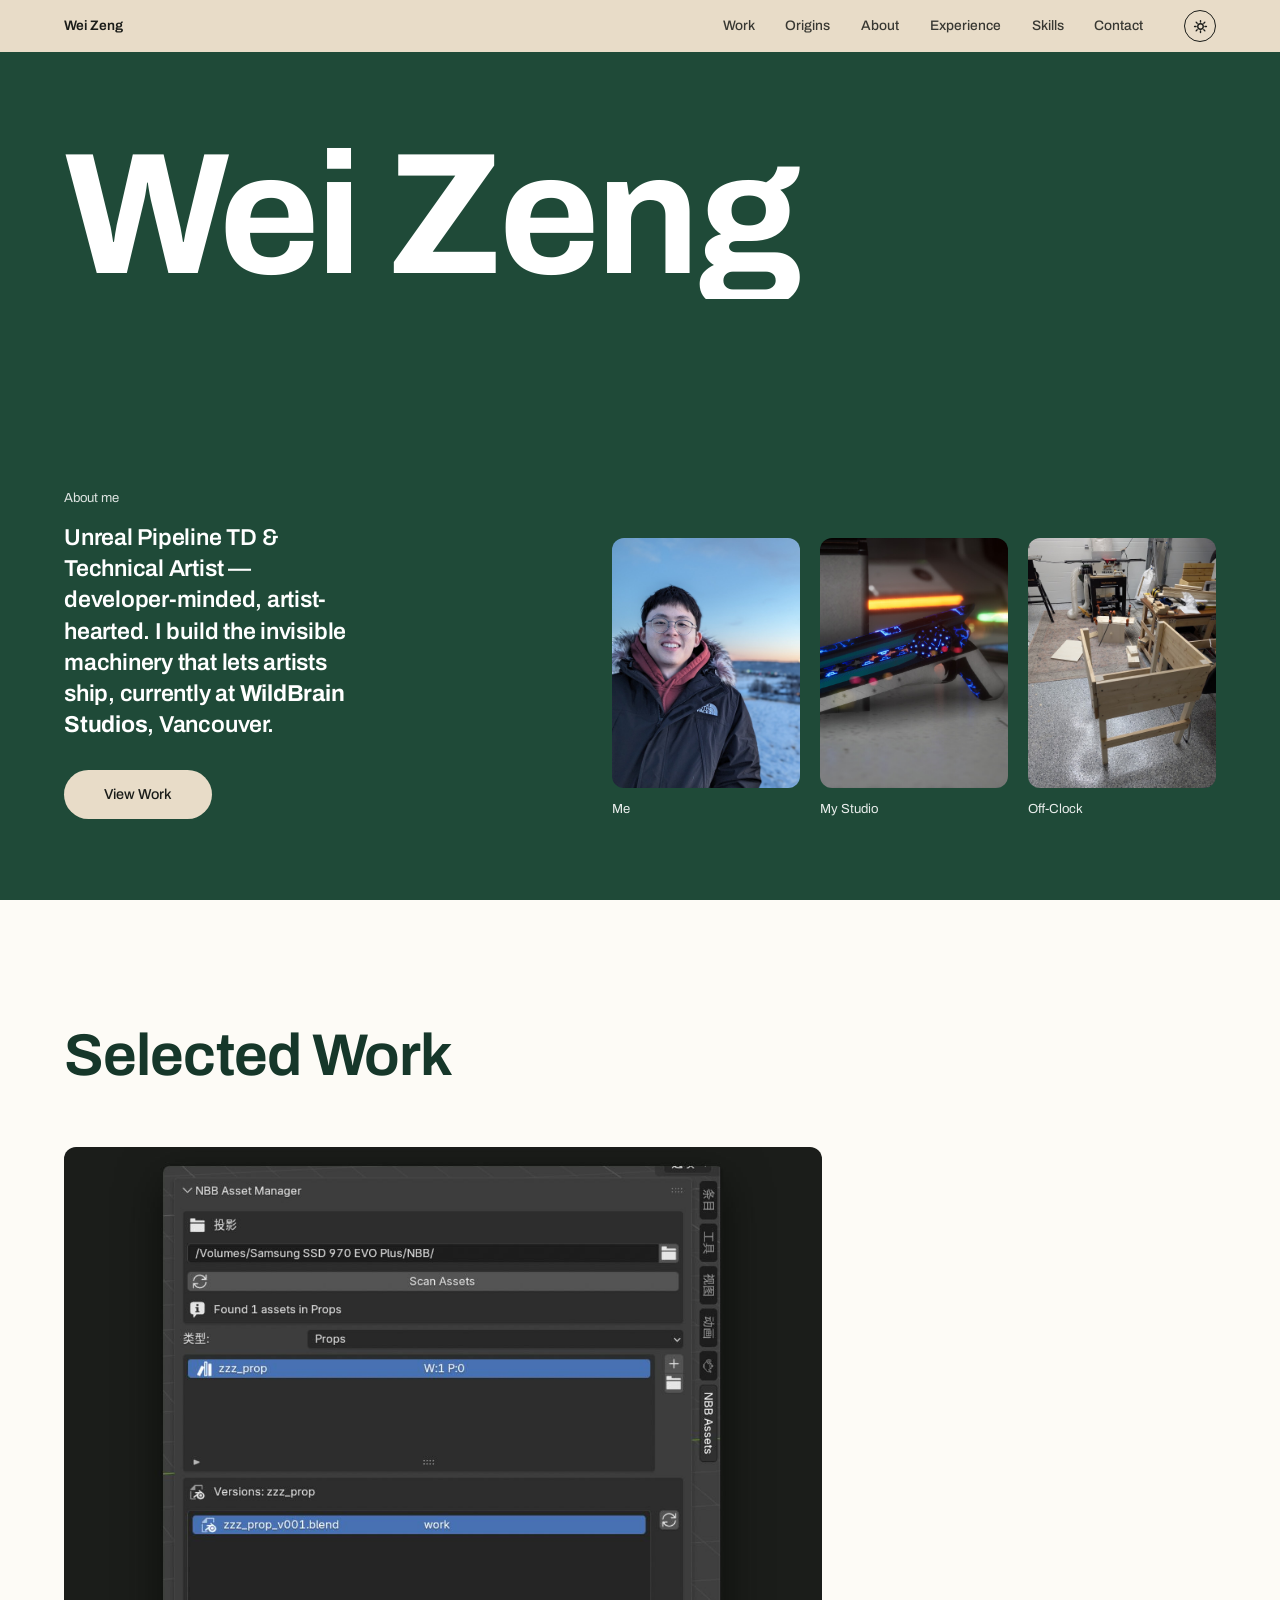
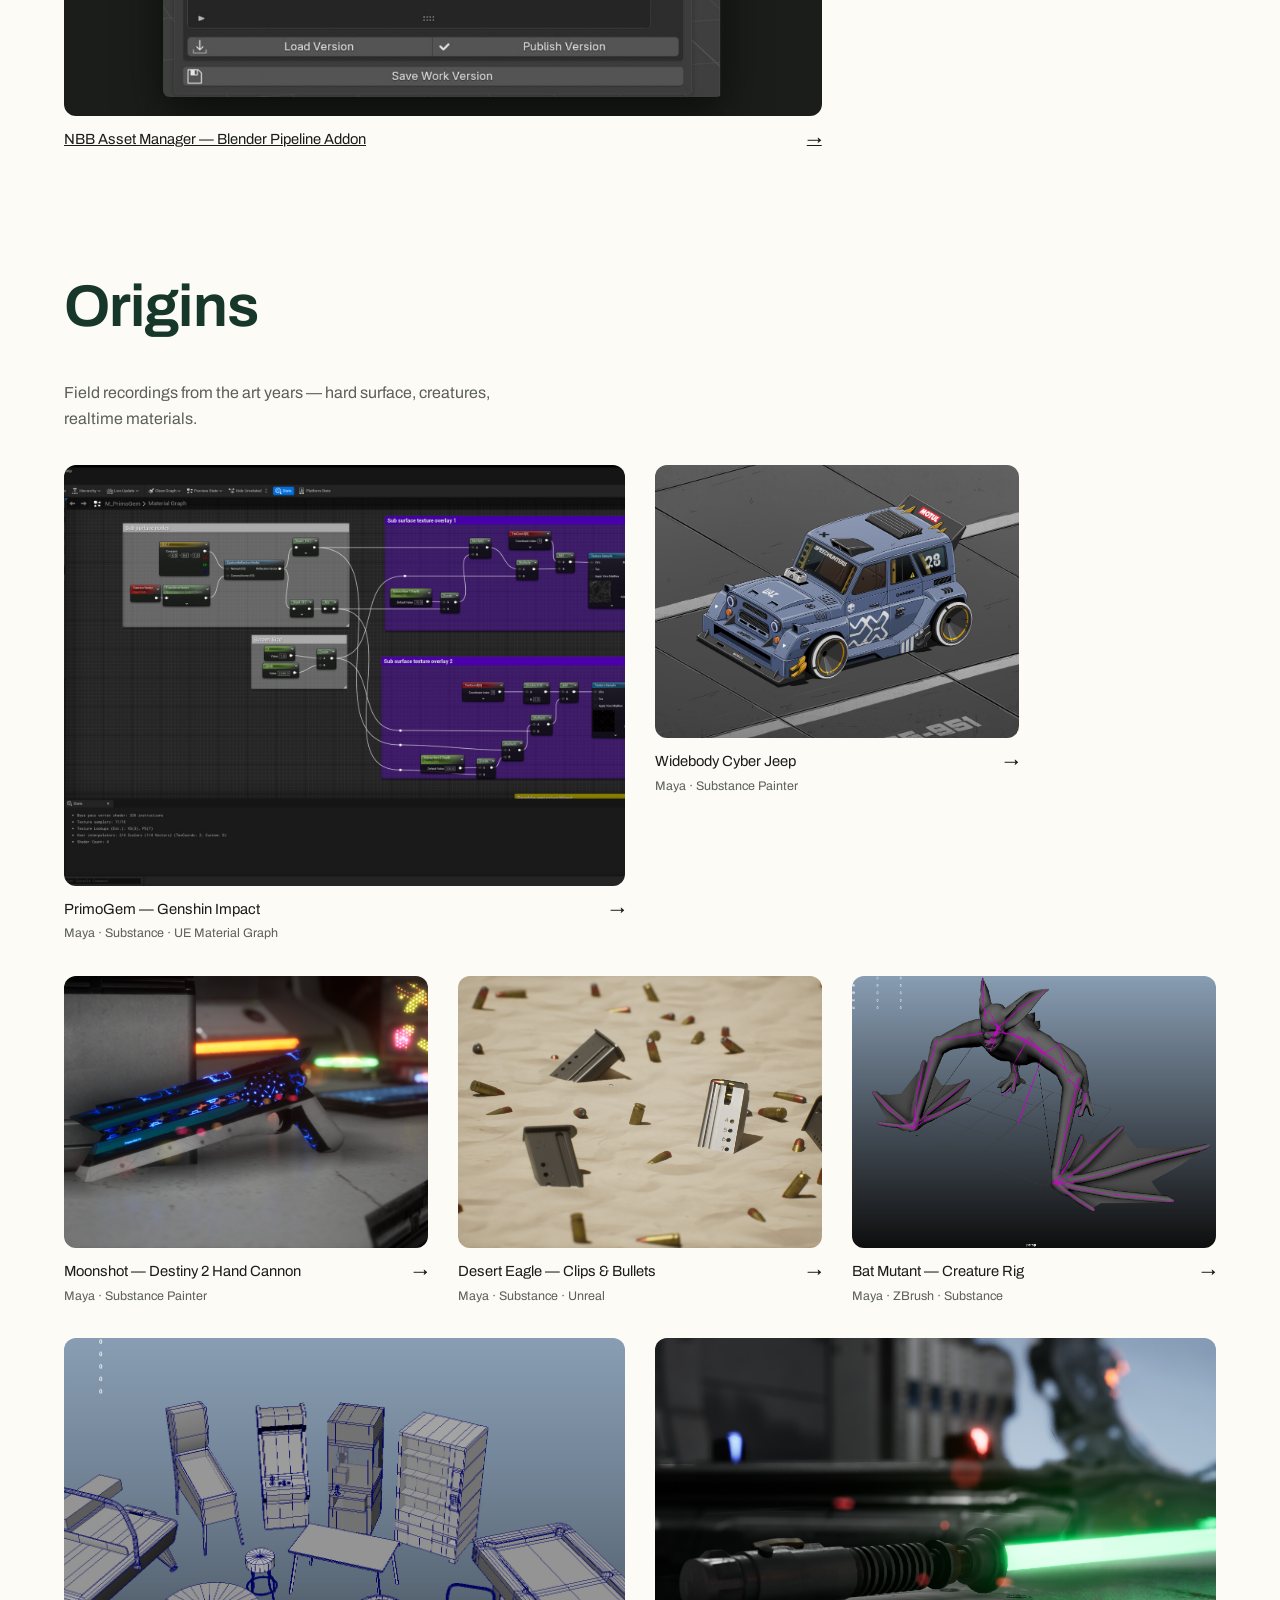
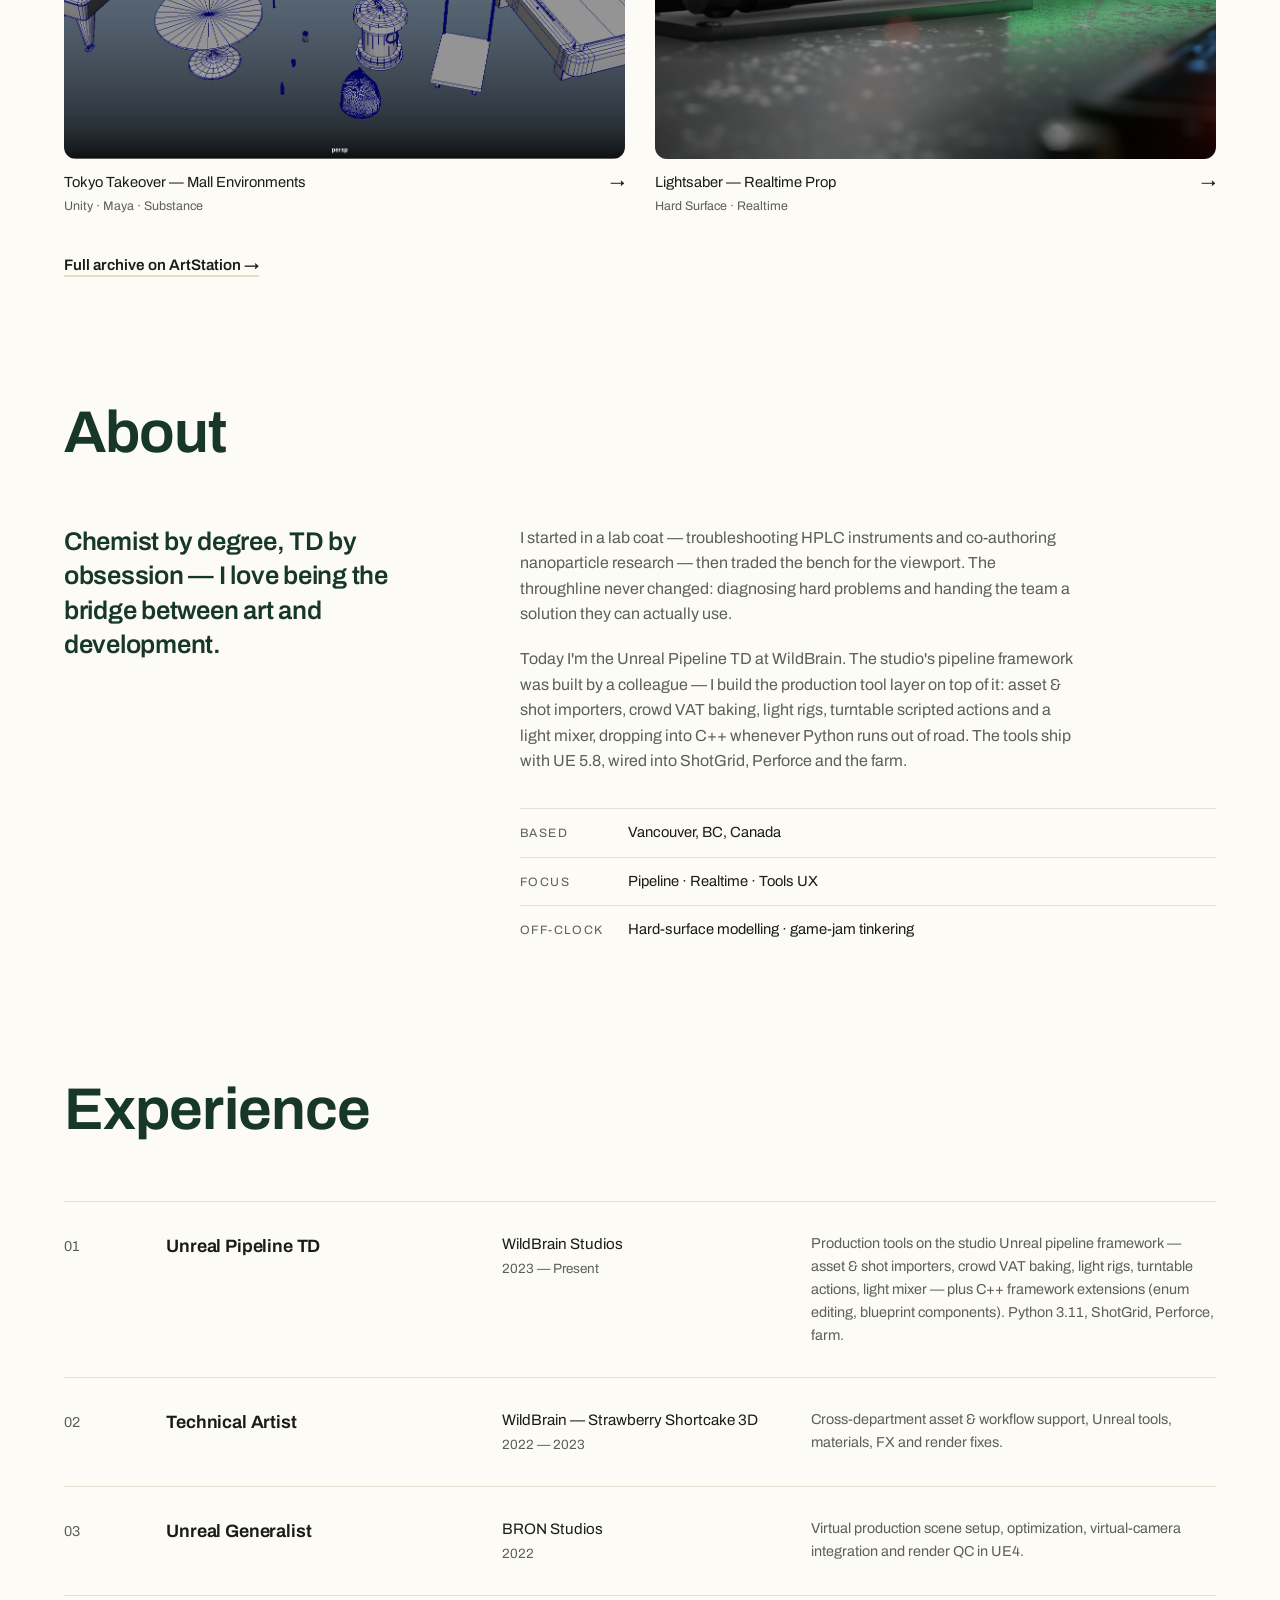
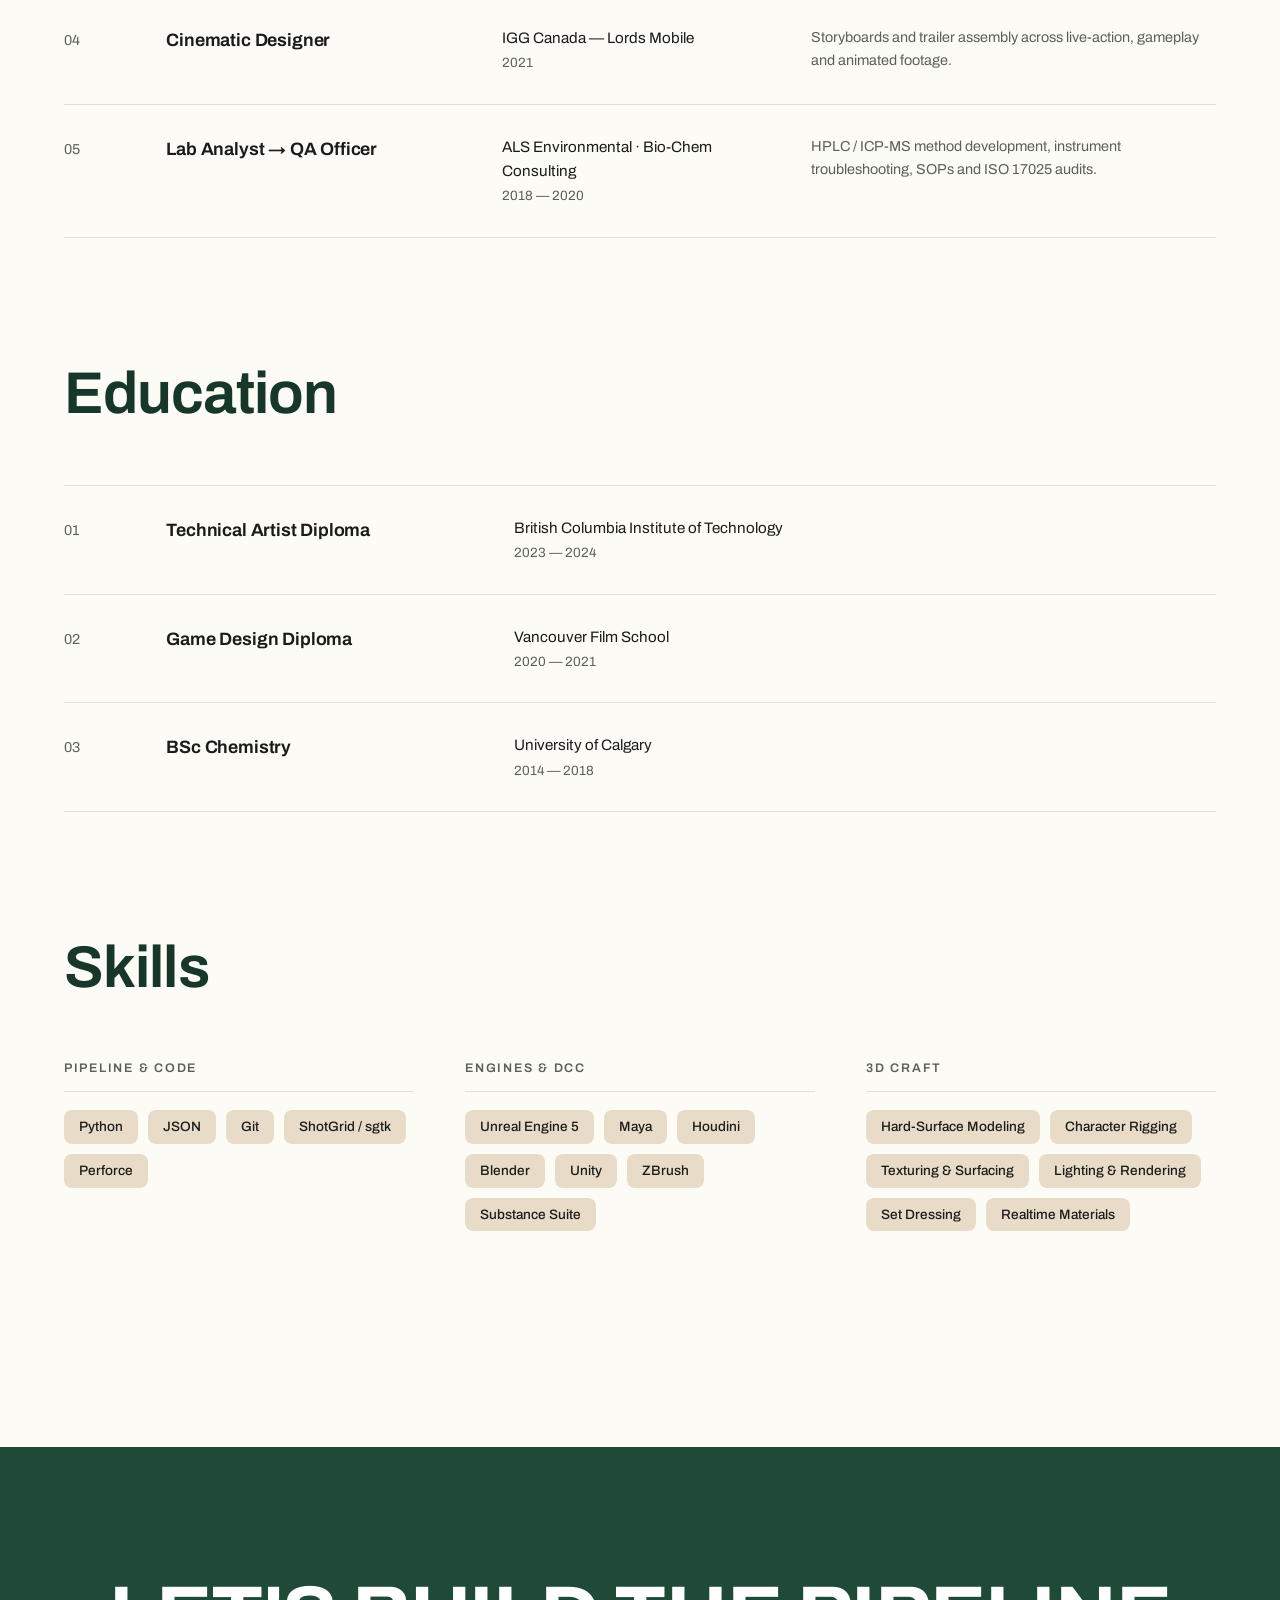
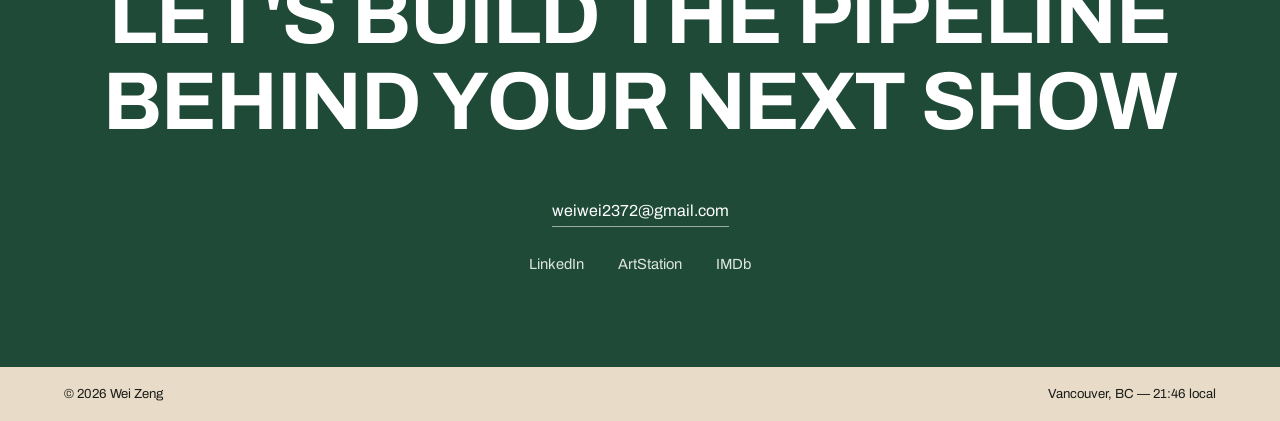
==== commit a156fab7: "Hero: magnetic per-letter hover on name" ====
--- a/index.html
+++ b/index.html
@@ -190,6 +190,6 @@
 
 </main>
 
-<script src="main.js?v=8"></script>
+<script src="main.js?v=9"></script>
 </body>
 </html>
--- a/styles.css
+++ b/styles.css
@@ -95,7 +95,16 @@
   font-weight: 700;
   letter-spacing: -.02em;
   white-space: nowrap;
-}
+  /* hover sweep: accent color wipes across the letters (accent var = theme-aware) */
+  background-image: linear-gradient(90deg, var(--sky) 0 50%, #fff 50% 100%);
+  background-size: 200% 100%;
+  background-position: 100% 0;
+  -webkit-background-clip: text;
+  background-clip: text;
+  color: transparent;
+  transition: background-position .55s var(--ease);
+}
+.hero__name:hover { background-position: 0 0; }
 .hero__row {
   display: grid;
   grid-template-columns: minmax(280px, 1fr) 1.25fr;
@@ -135,6 +144,18 @@
   border-radius: 12px;
 }
 .hphoto figcaption { font-size: .82rem; margin-top: 10px; opacity: .9; }
+.hphoto {
+  position: relative;
+  transition: transform .4s var(--ease);
+  will-change: transform;
+}
+.hphoto:hover {
+  transform: translateY(-10px) scale(1.5);
+  z-index: 5;
+}
+.hphoto:hover img { box-shadow: 0 24px 60px rgba(0,0,0,.35); }
+.hphoto:hover figcaption { opacity: 1; }
+.hphoto img { transition: box-shadow .4s var(--ease); }
 
 /* ============ SECTIONS ============ */
 .section { padding: clamp(70px, 12vh, 140px) 5vw 0; max-width: 1560px; margin: 0 auto; }
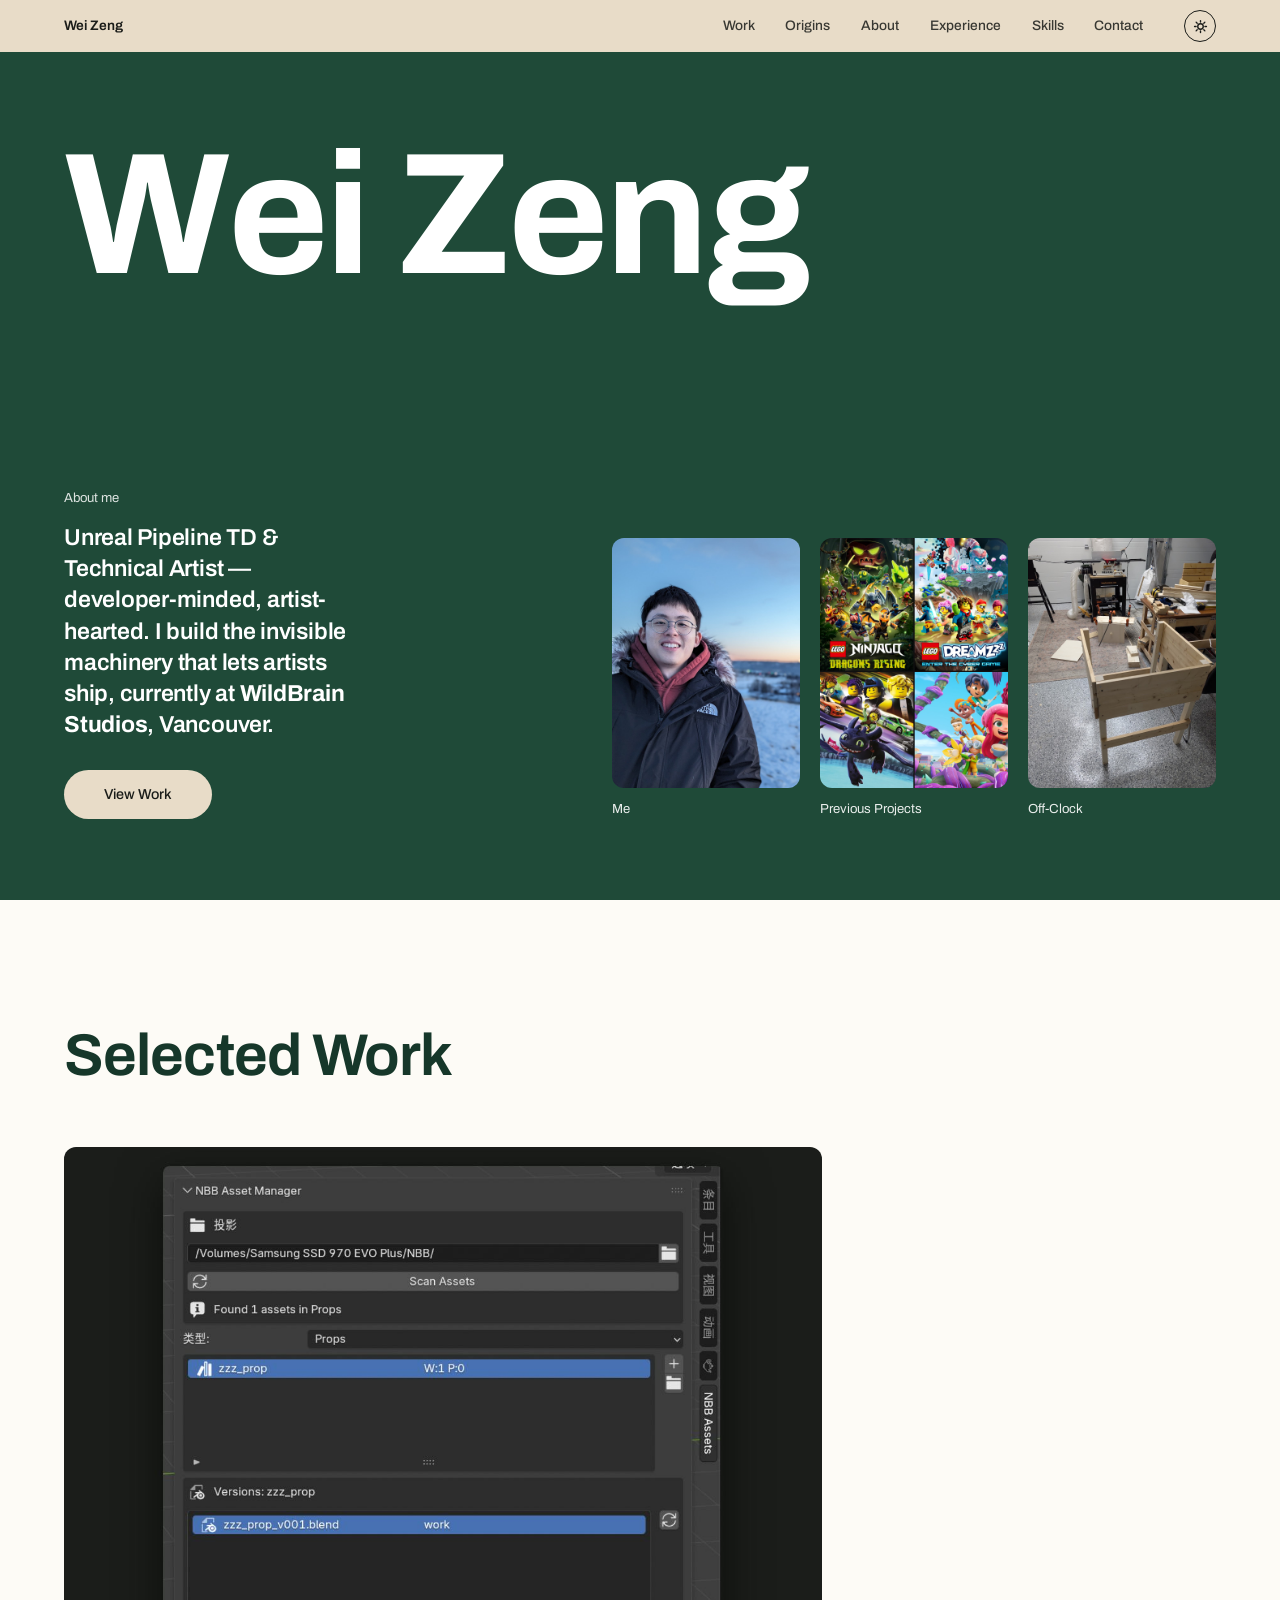
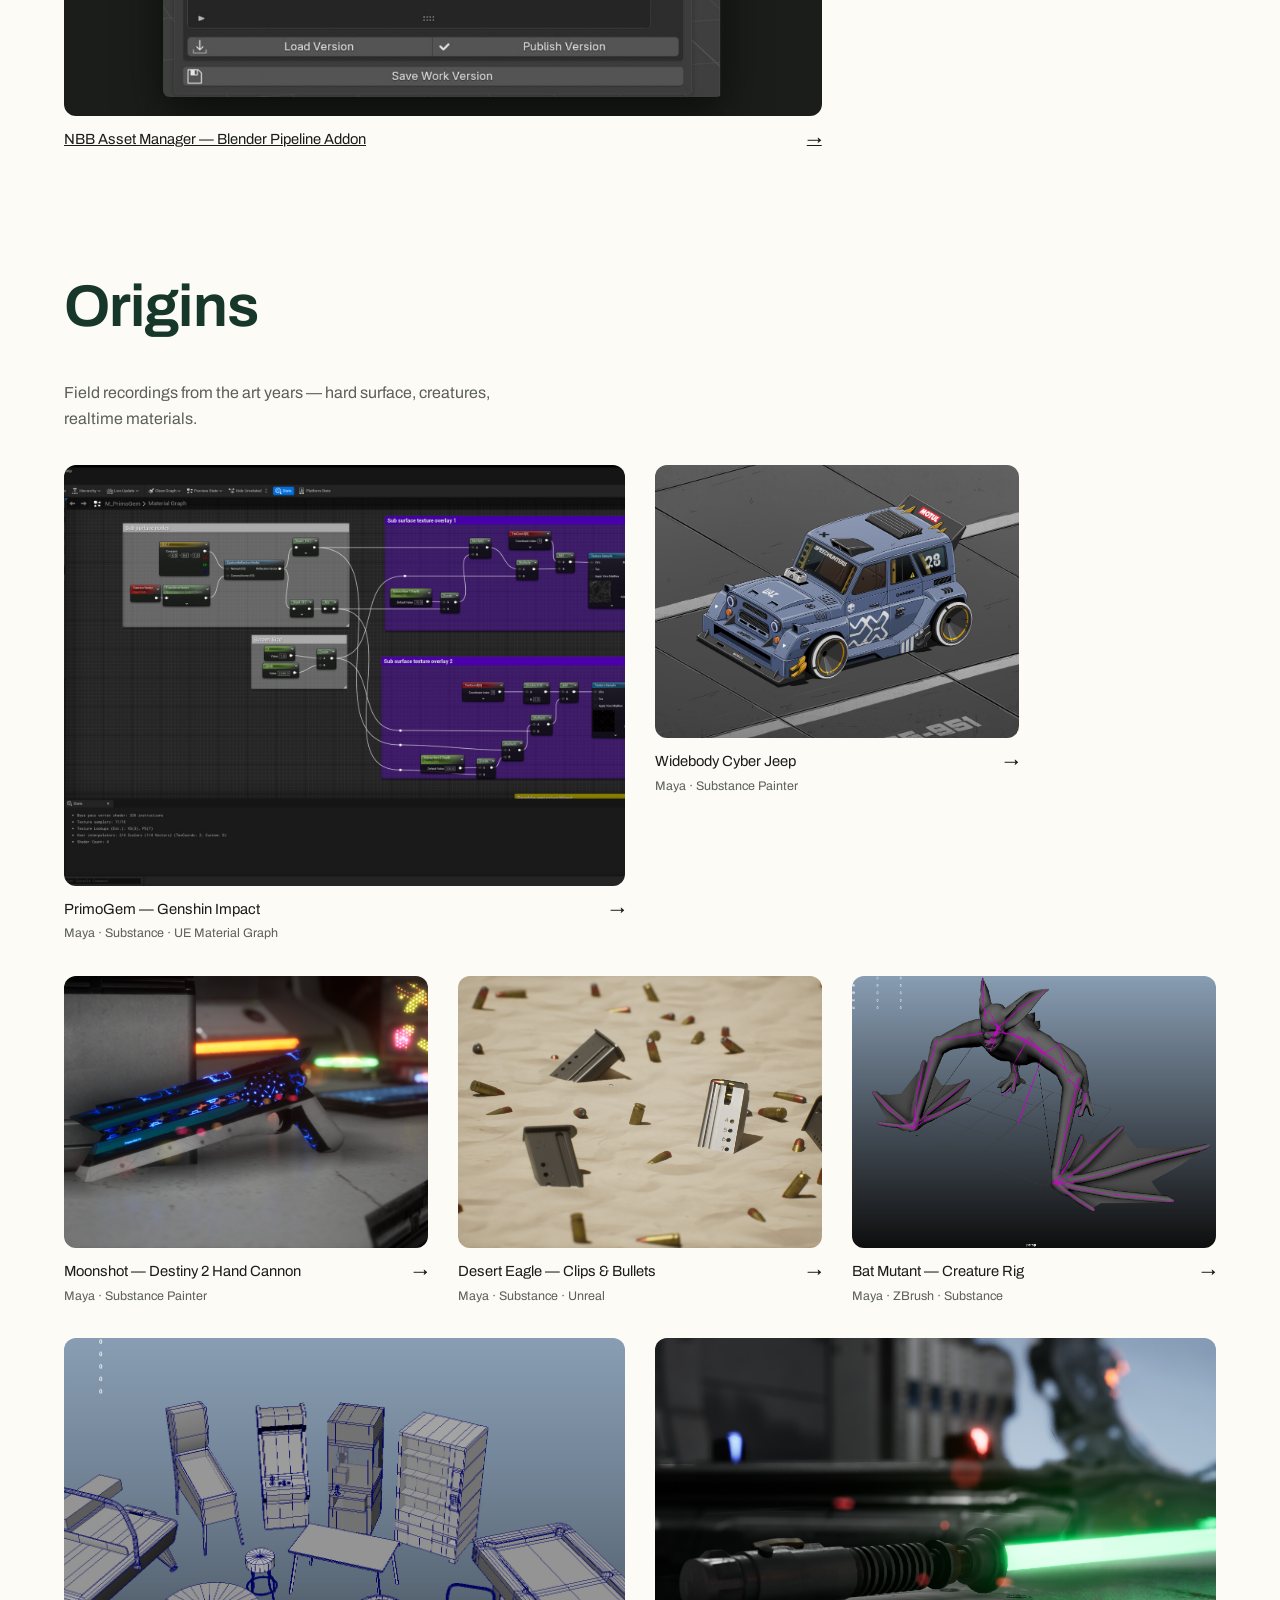
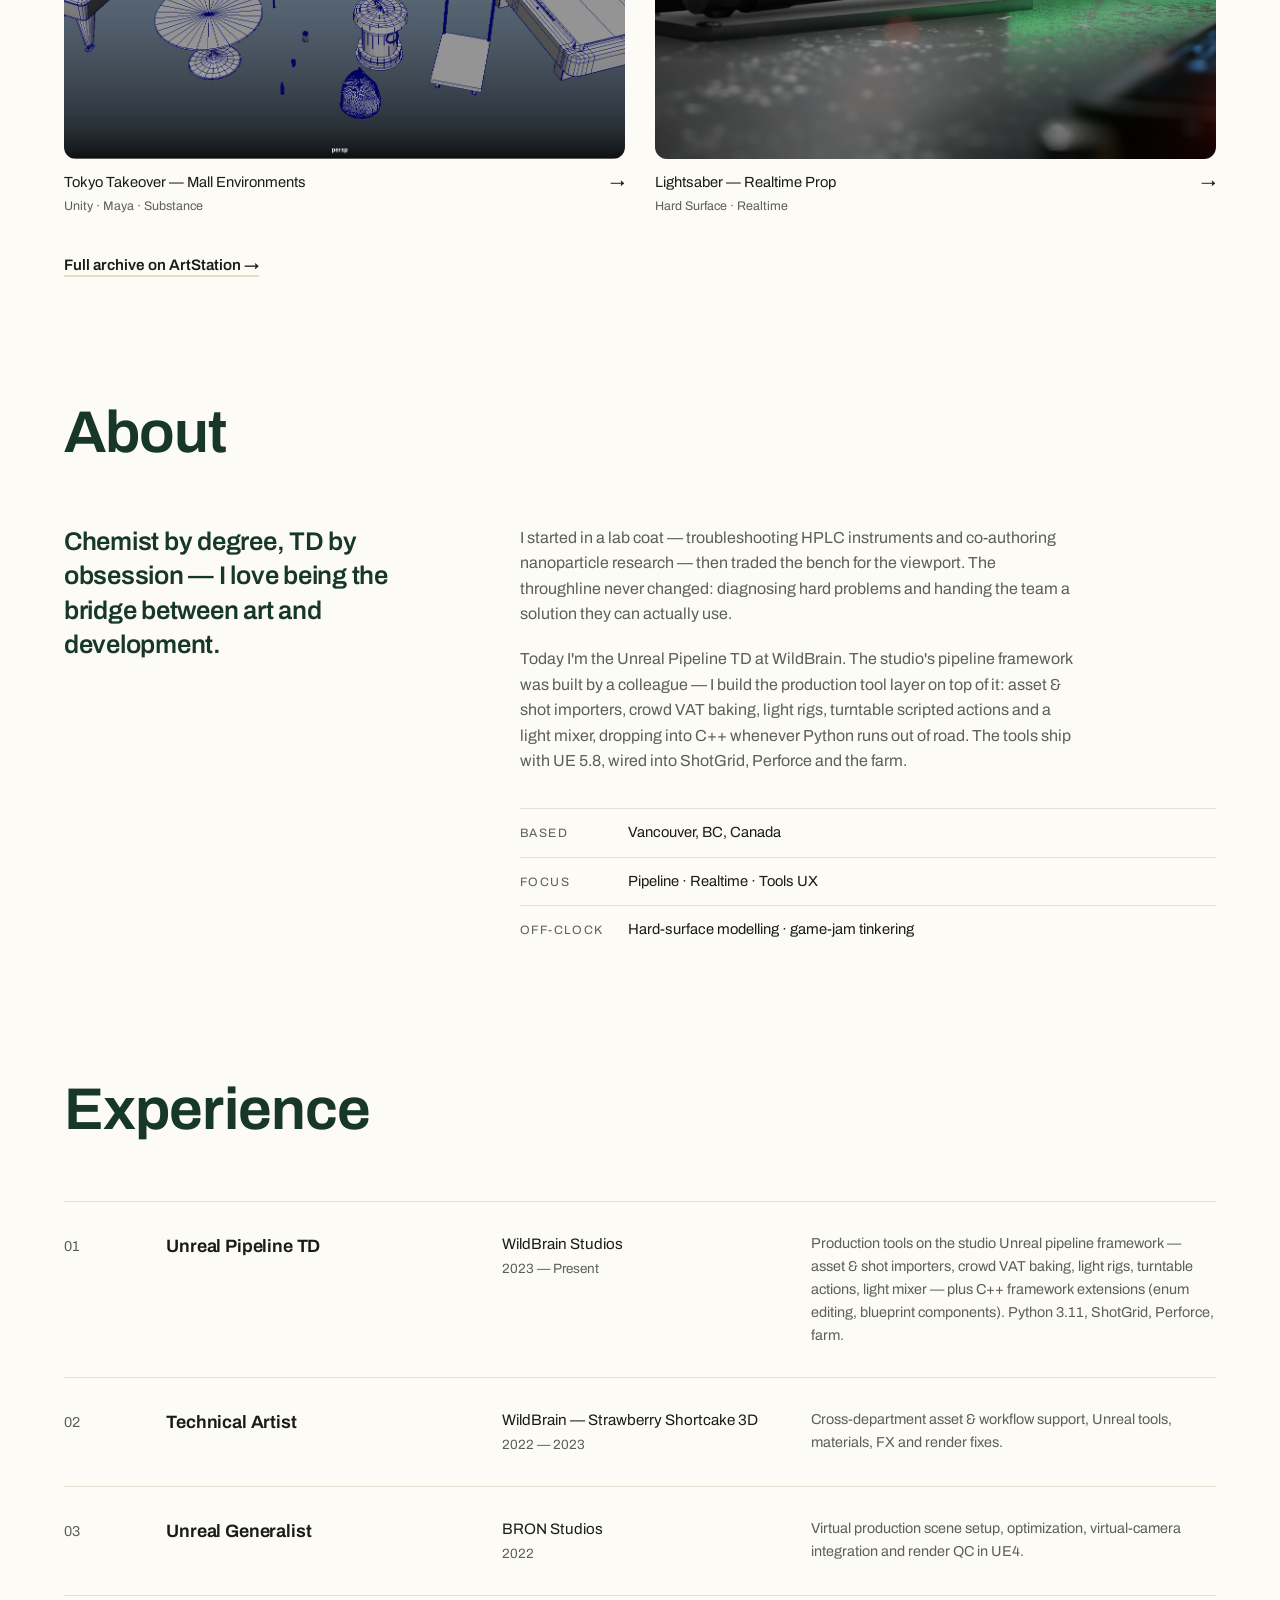
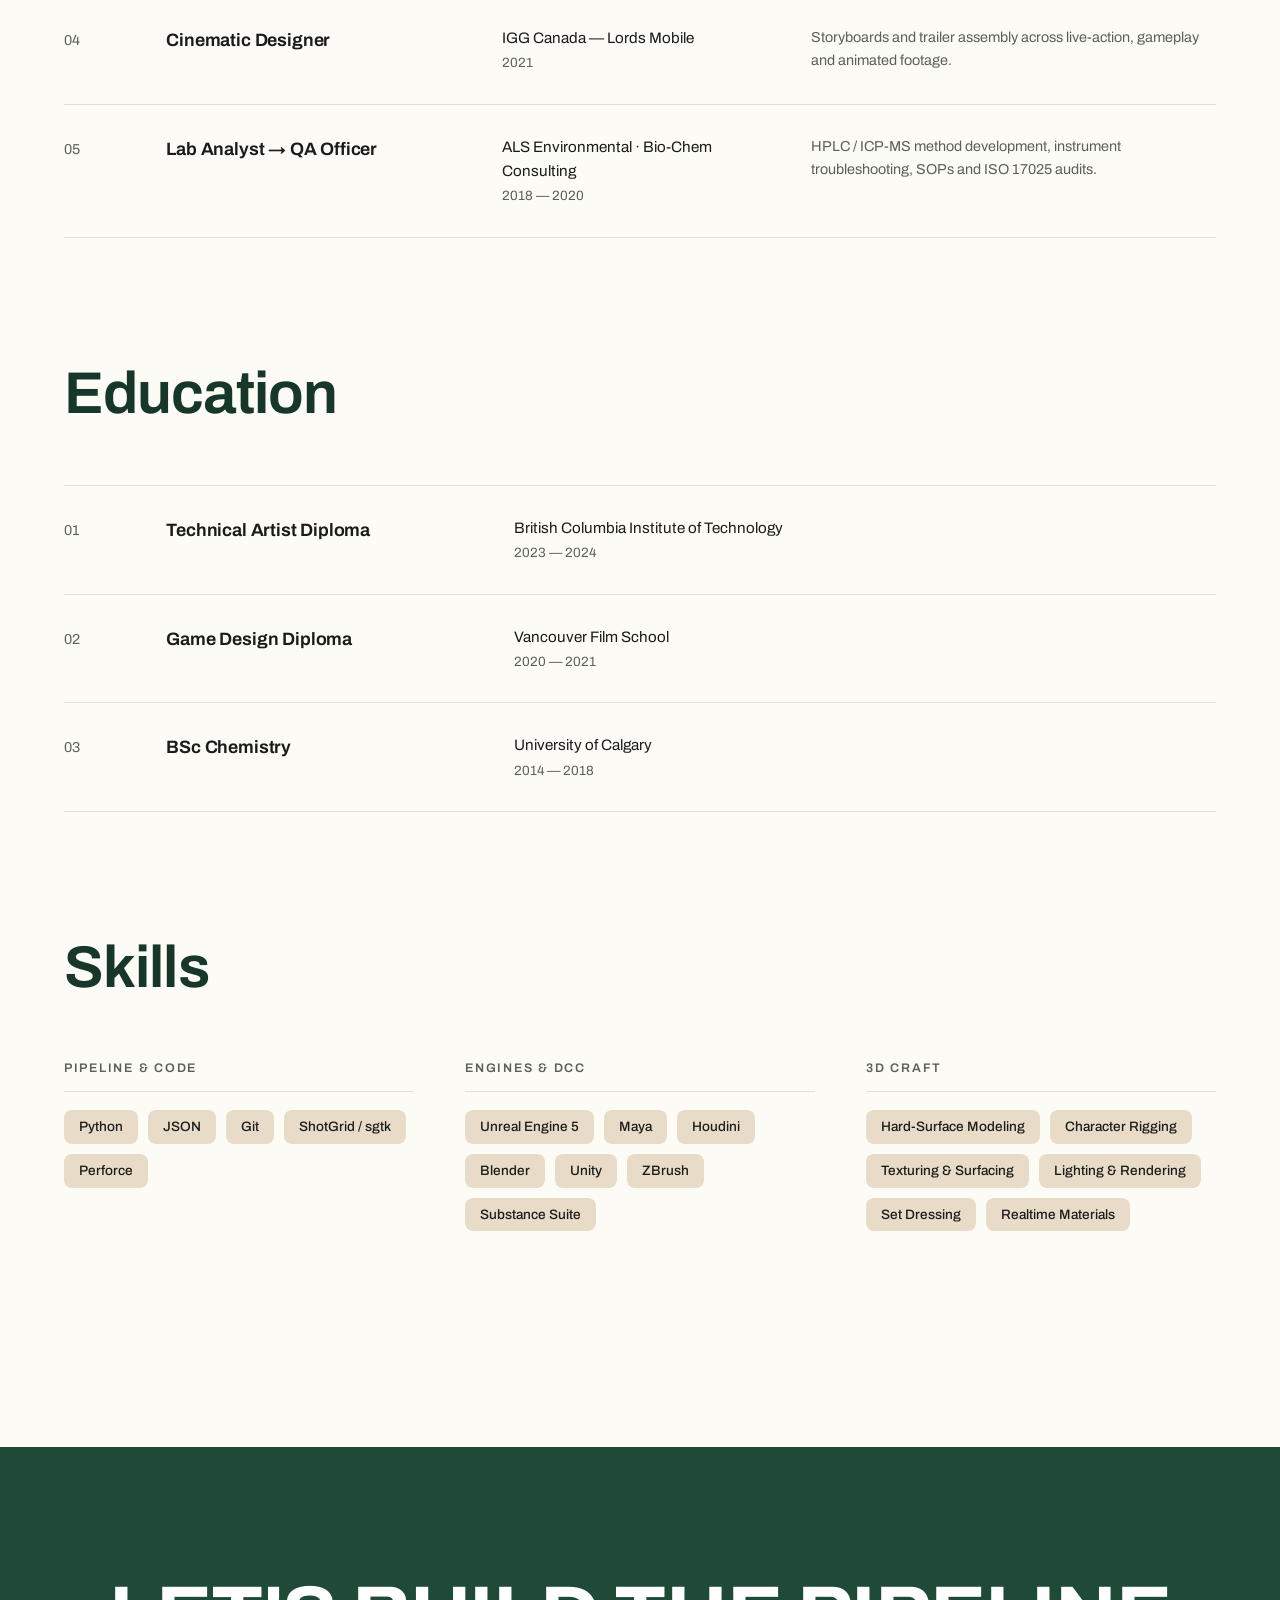
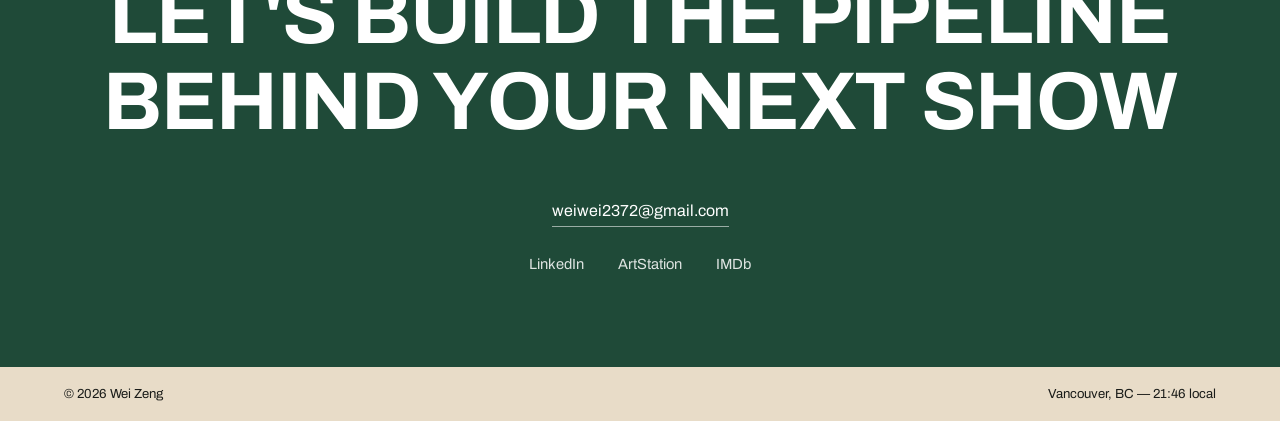
==== commit d6cc8fc6: "Hero: swap My Studio placeholder for previous-projects collage" ====
--- a/index.html
+++ b/index.html
@@ -95,8 +95,8 @@
           <figcaption>Me</figcaption>
         </figure>
         <figure class="hphoto">
-          <img src="assets/work/moonshot.jpg" alt="Placeholder for a workspace photo — currently the Moonshot hand cannon render" loading="eager" />
-          <figcaption>My Studio</figcaption>
+          <img src="assets/work/projects.jpg" alt="Collage of previous projects — renders and artwork" loading="eager" />
+          <figcaption>Previous Projects</figcaption>
         </figure>
         <figure class="hphoto">
           <img src="assets/work/offclock.jpg" alt="Off-clock — woodworking project in the garage shop" loading="eager" />
--- a/styles.css
+++ b/styles.css
@@ -95,16 +95,12 @@
   font-weight: 700;
   letter-spacing: -.02em;
   white-space: nowrap;
-  /* hover sweep: accent color wipes across the letters (accent var = theme-aware) */
-  background-image: linear-gradient(90deg, var(--sky) 0 50%, #fff 50% 100%);
-  background-size: 200% 100%;
-  background-position: 100% 0;
-  -webkit-background-clip: text;
-  background-clip: text;
-  color: transparent;
-  transition: background-position .55s var(--ease);
-}
-.hero__name:hover { background-position: 0 0; }
+}
+.hero__name span {
+  display: inline-block;
+  transition: transform .25s var(--ease), color .25s var(--ease);
+  will-change: transform;
+}
 .hero__row {
   display: grid;
   grid-template-columns: minmax(280px, 1fr) 1.25fr;
